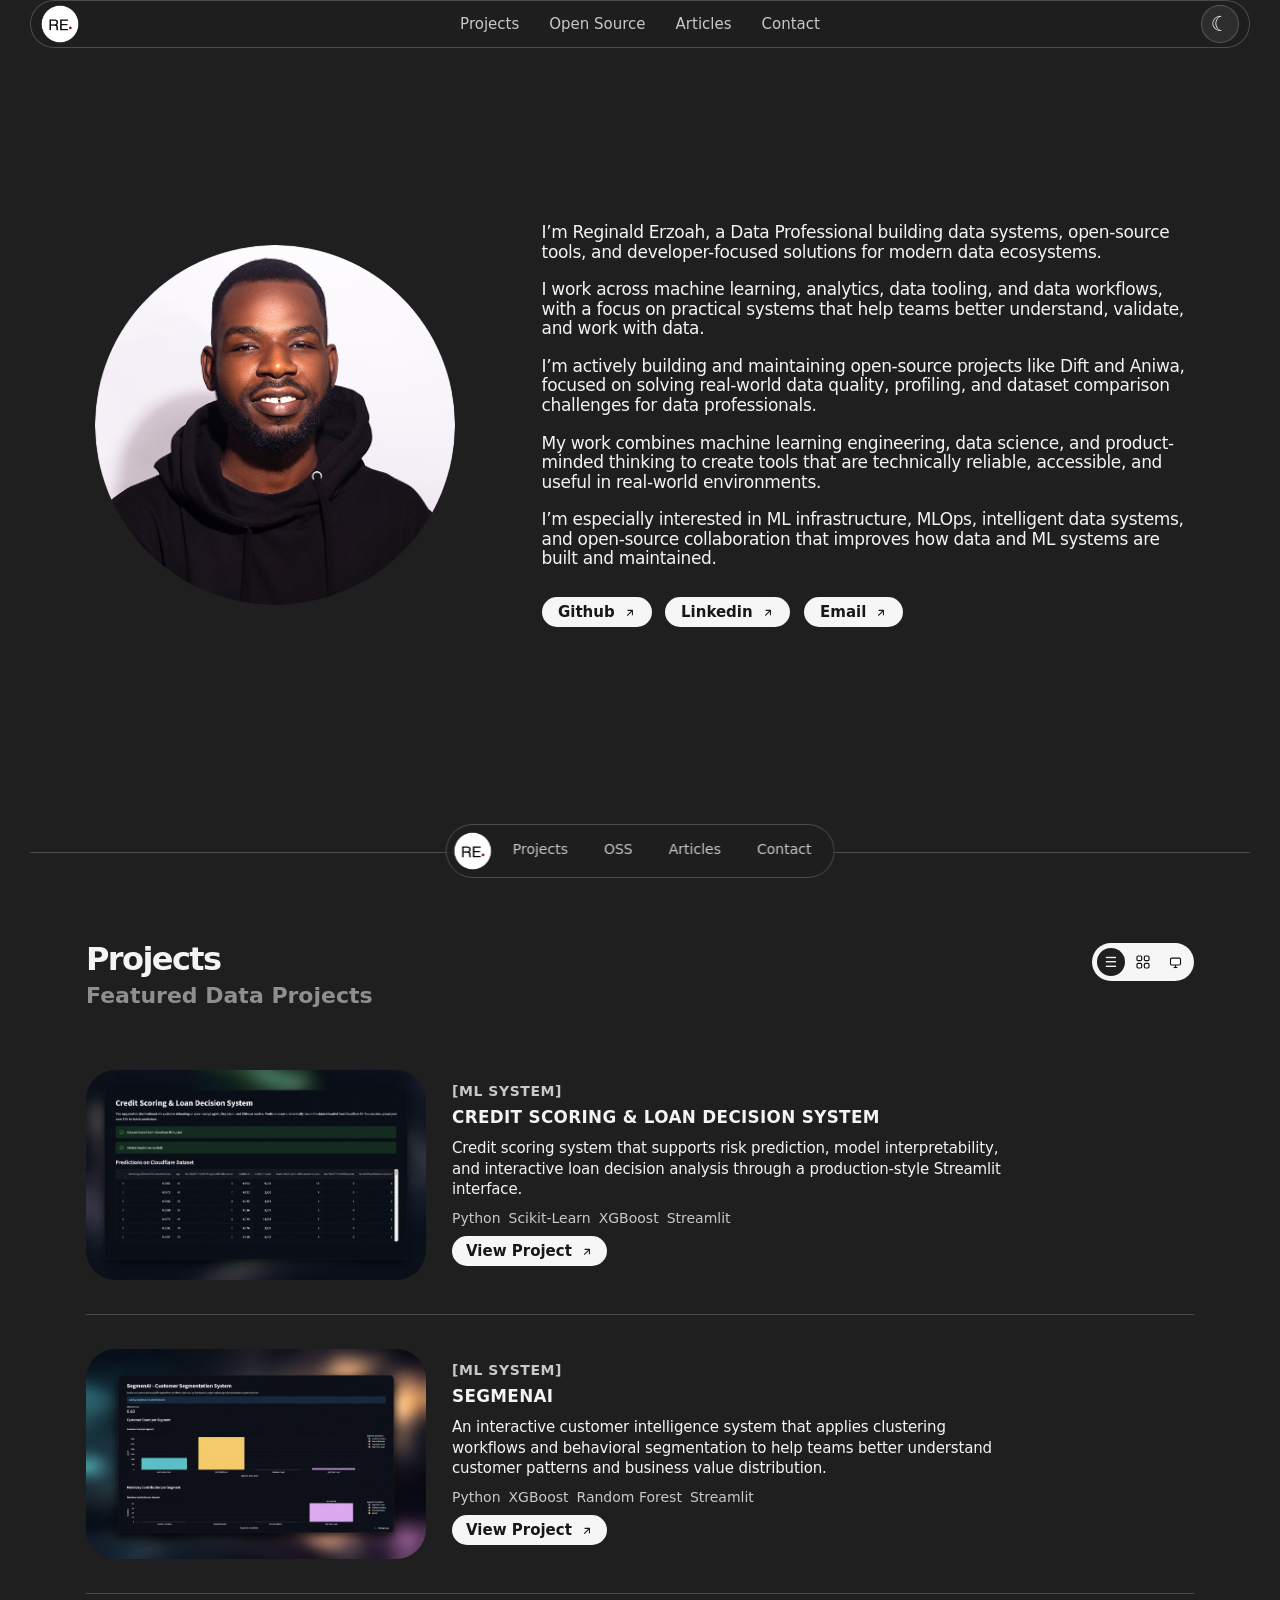
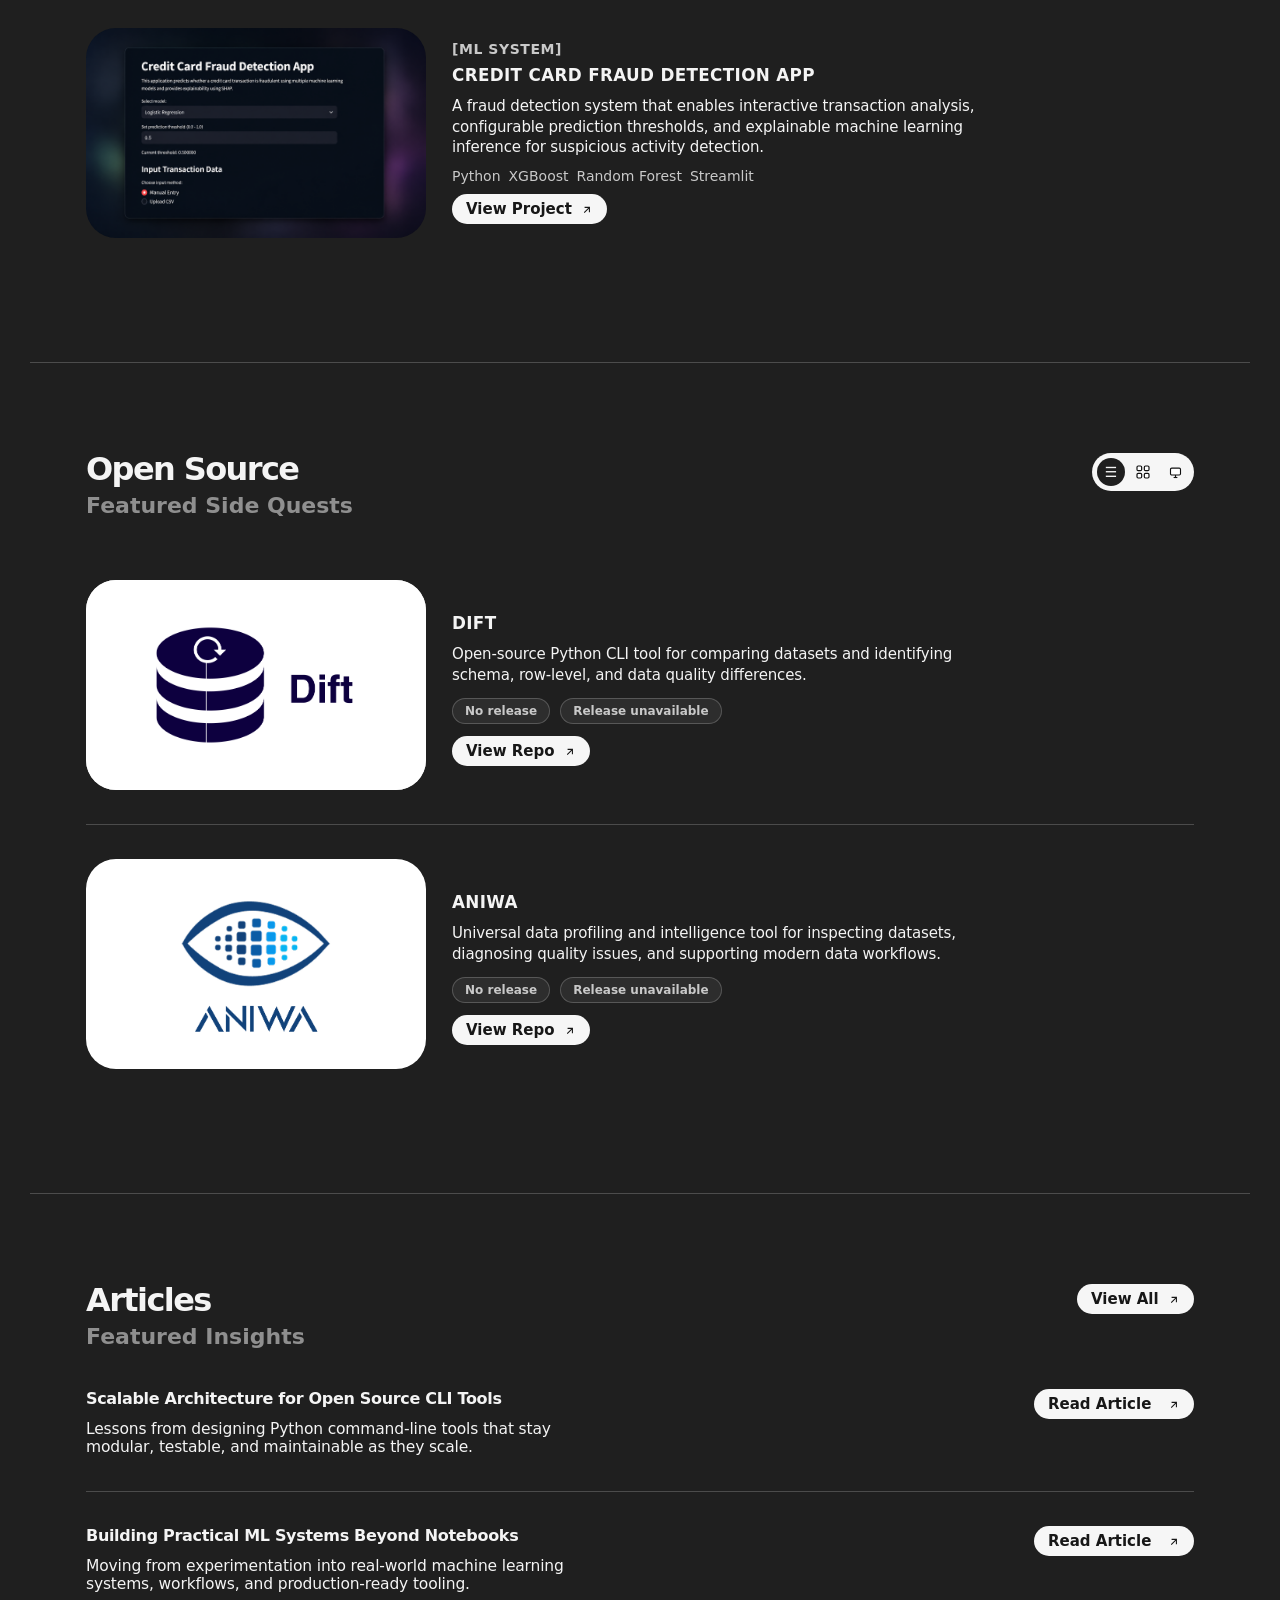
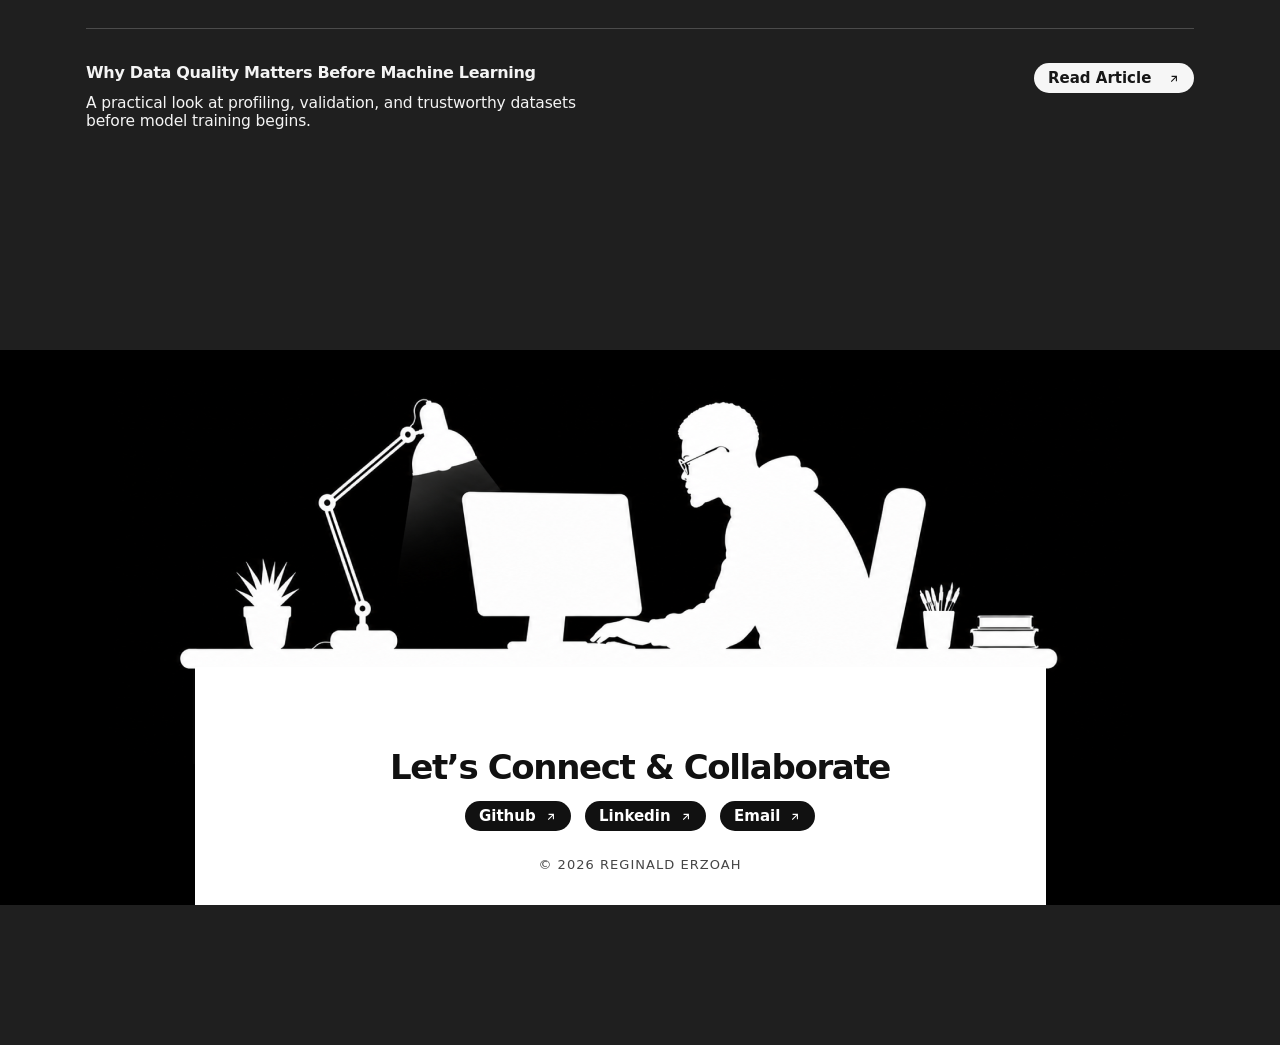
==== index.html @ e0134f85 "Update index.html" ====
<!DOCTYPE html>
<html lang="en" data-theme="dark">
<head>
  <meta charset="UTF-8" />
  <meta name="viewport" content="width=device-width, initial-scale=1.0" />

  <title>Reginald Erzoah | Data Professional</title>

  <meta
    name="description"
    content="Reginald Erzoah - Data Professional building data systems and open-source tools for modern data workflows."
  />

  <link rel="stylesheet" href="style.css" />
<link rel="icon" type="image/png" href="images/favicon.ico" />

</head>

<body class="articles-page-body">
  <header class="top-shell" id="top">
    <nav class="top-nav" aria-label="Primary navigation">
     <a class="logo" href="#top" aria-label="Reginald Erzoah homepage">
  <img src="images/favicon.png" alt="Reginald Erzoah logo" />
</a>

      <div class="nav-links">
        <a href="#projects">Projects</a>
        <a href="#open-source">Open Source</a>
        <a href="articles/index.html">Articles</a>
        <a href="#contact">Contact</a>
      </div>

      <button
        class="theme-toggle"
        id="themeToggle"
        aria-label="Toggle dark and light theme"
      >
        <span id="themeIcon">☾</span>
      </button>
    </nav>
  </header>

  <main>
    <section class="hero section-pad">
      <div class="portrait-wrap reveal">
        <img
          src="images/profile.png"
          alt="Portrait of Reginald Erzoah"
          class="portrait"
        />
      </div>

      <div class="hero-copy reveal">
        <p>
          I’m Reginald Erzoah, a Data Professional
          building data systems, open-source tools, and developer-focused solutions
          for modern data ecosystems.
        </p>

        <p>
          I work across machine learning, analytics, data tooling, and data
          workflows, with a focus on practical systems that help teams better
          understand, validate, and work with data.
        </p>

        <p>
          I’m actively building and maintaining open-source projects like Dift
          and Aniwa, focused on solving real-world data quality, profiling, and
          dataset comparison challenges for data professionals.
        </p>

        <p>
          My work combines machine learning engineering, data science, and
          product-minded thinking to create tools that are technically reliable,
          accessible, and useful in real-world environments.
        </p>

        <p>
          I’m especially interested in ML infrastructure, MLOps, intelligent data
          systems, and open-source collaboration that improves how data and ML
          systems are built and maintained.
        </p>

        <div class="social-row" aria-label="Social links">
          <a href="https://github.com/ReginaldErzoah" target="_blank" rel="noreferrer">
            Github
            <span class="arrow-icon" aria-hidden="true">
              <svg viewBox="0 0 24 24">
                <path d="M5 12h11.2l-4.6-4.6L13 6l7 7-7 7-1.4-1.4 4.6-4.6H5v-2z" />
              </svg>
            </span>
          </a>

          <a href="https://www.linkedin.com/in/reginald-erzoah" target="_blank" rel="noreferrer">
            Linkedin
            <span class="arrow-icon" aria-hidden="true">
              <svg viewBox="0 0 24 24">
                <path d="M5 12h11.2l-4.6-4.6L13 6l7 7-7 7-1.4-1.4 4.6-4.6H5v-2z" />
              </svg>
            </span>
          </a>

          <a href="mailto:reginalderzoah10@gmail.com">
            Email
            <span class="arrow-icon" aria-hidden="true">
              <svg viewBox="0 0 24 24">
                <path d="M5 12h11.2l-4.6-4.6L13 6l7 7-7 7-1.4-1.4 4.6-4.6H5v-2z" />
              </svg>
            </span>
          </a>
        </div>
      </div>
    </section>

    <section class="section-pad section-block projects-section" id="projects">
      <div class="projects-header reveal">
        <div>
          <h2>Projects</h2>
          <p>Featured Data Projects</p>
        </div>

        <div class="layout-toggle" aria-label="Change project layout">
          <button class="view-toggle-btn active" type="button" data-target="projectsLayout" data-view="list" aria-label="Show projects as list" title="List view">
            <span>☰</span>
          </button>

          <button
  class="view-toggle-btn"
  type="button"
  data-target="projectsLayout"
  data-view="grid"
  aria-label="Show projects as grid"
  title="Grid view"
>
  <span class="grid-icon" aria-hidden="true">
    <svg viewBox="0 0 24 24">
      <rect x="3" y="3" width="7" height="7" rx="1.8"></rect>
      <rect x="14" y="3" width="7" height="7" rx="1.8"></rect>
      <rect x="3" y="14" width="7" height="7" rx="1.8"></rect>
      <rect x="14" y="14" width="7" height="7" rx="1.8"></rect>
    </svg>
  </span>
</button>

          <button class="view-toggle-btn" type="button" data-target="projectsLayout" data-view="presentation" aria-label="Show projects as presentation" title="Presentation view">
            <span class="monitor-icon" aria-hidden="true">
              <svg viewBox="0 0 24 24">
                <rect x="4" y="5" width="16" height="11" rx="2" ry="2"></rect>
                <path d="M9 20h6"></path>
                <path d="M12 16v4"></path>
              </svg>
            </span>
          </button>
        </div>
      </div>

      <div class="showcase-layout list-view" id="projectsLayout">
        <article class="showcase-item reveal">
          <div class="showcase-media">
            <img src="images/credit-scoring.png" alt="Credit scoring ML system preview" />
          </div>

          <div class="showcase-content">
            <p class="showcase-category">[ML SYSTEM]</p>
            <h3>Credit Scoring & Loan Decision System</h3>

            <p>
              Credit scoring system that supports risk prediction, 
              model interpretability, and interactive loan decision analysis through a production-style Streamlit interface.
            </p>

            <div class="showcase-stack">
              <span>Python</span>
              <span>Scikit-Learn</span>
              <span>XGBoost</span>
              <span>Streamlit</span>
            </div>

            <a class="project-button" href="https://github.com/ReginaldErzoah/Credit-Scoring-Loan-Decision-System" target="_blank" rel="noreferrer">
              View Project
              <span class="arrow-icon" aria-hidden="true">
                <svg viewBox="0 0 24 24">
                  <path d="M5 12h11.2l-4.6-4.6L13 6l7 7-7 7-1.4-1.4 4.6-4.6H5v-2z" />
                </svg>
              </span>
            </a>
          </div>
        </article>

  <article class="showcase-item reveal">
          <div class="showcase-media">
            <img src="images/segmenai.png" alt="SegmenAI app preview" />
          </div>

          <div class="showcase-content">
            <p class="showcase-category">[ML SYSTEM]</p>
            <h3>SegmenAI</h3>

            <p>
              An interactive customer intelligence system that applies clustering workflows and behavioral segmentation 
              to help teams better understand customer patterns and business value distribution.
              
            </p>

            <div class="showcase-stack">
              <span>Python</span>
              <span>XGBoost</span>
              <span>Random Forest</span>
              <span>Streamlit</span>
            </div>

            <a class="project-button" href="https://github.com/ReginaldErzoah/SegmenAI" target="_blank" rel="noreferrer">
              View Project
              <span class="arrow-icon" aria-hidden="true">
                <svg viewBox="0 0 24 24">
                  <path d="M5 12h11.2l-4.6-4.6L13 6l7 7-7 7-1.4-1.4 4.6-4.6H5v-2z" />
                </svg>
              </span>
            </a>
          </div>
        </article>

        <article class="showcase-item reveal">
          <div class="showcase-media">
            <img src="images/credit-card.png" alt="Credit card fraud detection app preview" />
          </div>

          <div class="showcase-content">
            <p class="showcase-category">[ML SYSTEM]</p>
            <h3>Credit Card Fraud Detection App</h3>

            <p>
              A fraud detection system that enables interactive transaction analysis, configurable prediction thresholds, 
              and explainable machine learning inference for suspicious activity detection.
            </p>

            <div class="showcase-stack">
              <span>Python</span>
              <span>XGBoost</span>
              <span>Random Forest</span>
              <span>Streamlit</span>
            </div>

            <a class="project-button" href="https://github.com/ReginaldErzoah/Credit-Card-Fraud-Detection-App" target="_blank" rel="noreferrer">
              View Project
              <span class="arrow-icon" aria-hidden="true">
                <svg viewBox="0 0 24 24">
                  <path d="M5 12h11.2l-4.6-4.6L13 6l7 7-7 7-1.4-1.4 4.6-4.6H5v-2z" />
                </svg>
              </span>
            </a>
          </div>
        </article>

      </div>
    </section>

    <section class="section-pad section-block projects-section open-source-section" id="open-source">
      <div class="projects-header reveal">
        <div>
          <h2>Open Source</h2>
          <p>Featured Side Quests</p>
        </div>

        <div class="layout-toggle" aria-label="Change open-source layout">
          <button class="view-toggle-btn active" type="button" data-target="openSourceLayout" data-view="list" aria-label="Show open-source projects as list" title="List view">
            <span>☰</span>
          </button>

          <button class="view-toggle-btn" type="button" data-target="openSourceLayout" data-view="grid" aria-label="Show open-source projects as grid" title="Grid view">
            <span class="grid-icon" aria-hidden="true">
  <svg viewBox="0 0 24 24">
    <rect x="3" y="3" width="7" height="7" rx="1.8"></rect>
    <rect x="14" y="3" width="7" height="7" rx="1.8"></rect>
    <rect x="3" y="14" width="7" height="7" rx="1.8"></rect>
    <rect x="14" y="14" width="7" height="7" rx="1.8"></rect>
  </svg>
</span>
          </button>

          <button class="view-toggle-btn" type="button" data-target="openSourceLayout" data-view="presentation" aria-label="Show open-source projects as presentation" title="Presentation view">
            <span class="monitor-icon" aria-hidden="true">
              <svg viewBox="0 0 24 24">
                <rect x="4" y="5" width="16" height="11" rx="2" ry="2"></rect>
                <path d="M9 20h6"></path>
                <path d="M12 16v4"></path>
              </svg>
            </span>
          </button>
        </div>
      </div>

      <div class="showcase-layout list-view" id="openSourceLayout">
        <article class="showcase-item reveal">
          <div class="showcase-media">
            <img src="images/dift-icon.png" alt="Dift open-source dataset comparison tool preview" />
          </div>

          <div class="showcase-content">
            <p class="showcase-category"></p>
            <h3>Dift</h3>

            <p>
              Open-source Python CLI tool for comparing datasets and identifying
              schema, row-level, and data quality differences.
            </p>

          <div class="repo-meta" data-repo="ReginaldErzoah/Dift">
  <span class="repo-release">Version --</span>
  <span class="repo-updated">Released --</span>
</div>

            <a class="project-button" href="https://github.com/ReginaldErzoah/Dift" target="_blank" rel="noreferrer">
              View Repo
              <span class="arrow-icon" aria-hidden="true">
                <svg viewBox="0 0 24 24">
                  <path d="M5 12h11.2l-4.6-4.6L13 6l7 7-7 7-1.4-1.4 4.6-4.6H5v-2z" />
                </svg>
              </span>
            </a>
          </div>
        </article>

        <article class="showcase-item reveal">
          <div class="showcase-media">
            <img src="images/aniwa-icon.png" alt="Aniwa open-source data profiling tool preview" />
          </div>

          <div class="showcase-content">
            <p class="showcase-category"></p>
            <h3>Aniwa</h3>

            <p>
              Universal data profiling and intelligence tool for inspecting
              datasets, diagnosing quality issues, and supporting modern data
              workflows.
            </p>

            <div class="repo-meta" data-repo="ReginaldErzoah/Aniwa">
  <span class="repo-release">Version --</span>
  <span class="repo-updated">Released --</span>
</div>

            <a class="project-button" href="https://github.com/ReginaldErzoah/Aniwa" target="_blank" rel="noreferrer">
              View Repo
              <span class="arrow-icon" aria-hidden="true">
                <svg viewBox="0 0 24 24">
                  <path d="M5 12h11.2l-4.6-4.6L13 6l7 7-7 7-1.4-1.4 4.6-4.6H5v-2z" />
                </svg>
              </span>
            </a>
          </div>
        </article>
      </div>
    </section>

    <section class="section-pad section-block notes-section" id="notes">
      <div class="notes-header reveal">
        <div>
          <h2>Articles</h2>
          <p>Featured Insights</p>
        </div>

        <a class="project-button notes-view-all" href="articles/index.html">
          View All
          <span class="arrow-icon" aria-hidden="true">
            <svg viewBox="0 0 24 24">
              <path d="M5 12h11.2l-4.6-4.6L13 6l7 7-7 7-1.4-1.4 4.6-4.6H5v-2z" />
            </svg>
          </span>
        </a>
      </div>

      <div class="notes-feature-list reveal">
        <article class="featured-note">
          <div class="featured-note-copy">
            <h3>Scalable Architecture for Open Source CLI Tools</h3>
            <p>
              Lessons from designing Python command-line tools that stay modular,
              testable, and maintainable as they scale.
            </p>
          </div>

          <a class="project-button article-button" href="articles/scalable-architecture-open-source-cli-tools.html">
            <span class="button-text">Read Article</span>
            <span class="read-time">6 min read</span>
            <span class="arrow-icon" aria-hidden="true">
              <svg viewBox="0 0 24 24">
                <path d="M5 12h11.2l-4.6-4.6L13 6l7 7-7 7-1.4-1.4 4.6-4.6H5v-2z" />
              </svg>
            </span>
          </a>
        </article>

        <article class="featured-note">
          <div class="featured-note-copy">
            <h3>Building Practical ML Systems Beyond Notebooks</h3>
            <p>
              Moving from experimentation into real-world machine learning
              systems, workflows, and production-ready tooling.
            </p>
          </div>

          <a class="project-button article-button" href="articles/building-practical-ml-systems-beyond-notebooks.html">
            <span class="button-text">Read Article</span>
            <span class="read-time">8 min read</span>
            <span class="arrow-icon" aria-hidden="true">
              <svg viewBox="0 0 24 24">
                <path d="M5 12h11.2l-4.6-4.6L13 6l7 7-7 7-1.4-1.4 4.6-4.6H5v-2z" />
              </svg>
            </span>
          </a>
        </article>

        <article class="featured-note">
          <div class="featured-note-copy">
            <h3>Why Data Quality Matters Before Machine Learning</h3>
            <p>
              A practical look at profiling, validation, and trustworthy
              datasets before model training begins.
            </p>
          </div>

          <a class="project-button article-button" href="articles/why-data-quality-matters-before-machine-learning.html">
            <span class="button-text">Read Article</span>
            <span class="read-time">7 min read</span>
            <span class="arrow-icon" aria-hidden="true">
              <svg viewBox="0 0 24 24">
                <path d="M5 12h11.2l-4.6-4.6L13 6l7 7-7 7-1.4-1.4 4.6-4.6H5v-2z" />
              </svg>
            </span>
          </a>
        </article>
      </div>
    </section>

    <section class="footer-contact-section" id="contact">
  <div class="footer-visual-wrap reveal">

    <!-- DARK THEME -->
    <img
      src="images/footer-dark.png"
      alt="Developer workspace dark theme"
      class="footer-visual footer-dark-image"
    />

    <!-- LIGHT THEME -->
    <img
      src="images/footer-light.png"
      alt="Developer workspace light theme"
      class="footer-visual footer-light-image"
    />

    <!-- OVERLAY CONTENT -->
    <div class="footer-overlay-card">
      <h2>Let’s Connect & Collaborate</h2>

      <div class="footer-social-links">

  <a
    href="https://github.com/ReginaldErzoah"
    target="_blank"
    rel="noreferrer"
    class="footer-social-btn"
  >
    Github

    <span class="arrow-icon" aria-hidden="true">
      <svg viewBox="0 0 24 24">
        <path d="M5 12h11.2l-4.6-4.6L13 6l7 7-7 7-1.4-1.4 4.6-4.6H5v-2z" />
      </svg>
    </span>
  </a>

  <a
    href="https://www.linkedin.com/in/reginald-erzoah"
    target="_blank"
    rel="noreferrer"
    class="footer-social-btn"
  >
    Linkedin

    <span class="arrow-icon" aria-hidden="true">
      <svg viewBox="0 0 24 24">
        <path d="M5 12h11.2l-4.6-4.6L13 6l7 7-7 7-1.4-1.4 4.6-4.6H5v-2z" />
      </svg>
    </span>
  </a>

  <a
    href="mailto:reginalderzoah10@gmail.com"
    class="footer-social-btn"
  >
    Email

    <span class="arrow-icon" aria-hidden="true">
      <svg viewBox="0 0 24 24">
        <path d="M5 12h11.2l-4.6-4.6L13 6l7 7-7 7-1.4-1.4 4.6-4.6H5v-2z" />
      </svg>
    </span>
  </a>

</div>

      <p class="footer-copyright">
  © <span id="footerYear"></span> REGINALD ERZOAH
</p>
    </div>
  </div>
</section>
  </main>

<nav class="bottom-nav" aria-label="Sticky quick navigation">

  <a
    href="#top"
    class="bottom-top-link"
    aria-label="Back to top"
  >
    <img
      src="images/favicon.png"
      alt="RE logo"
    />
  </a>

  <a href="#projects">Projects</a>
  <a href="#open-source">OSS</a>
  <a href="articles/index.html">Articles</a>
  <a href="#contact">Contact</a>

</nav>

  <script src="script.js"></script>
</body>
</html>
---- style.css ----
/* ================================
   DESIGN TOKENS
================================ */

:root {
  --bg: #1f1f1f;
  --surface: #242424;
  --surface-2: #2d2d2d;
  --text: #f4f4f4;
  --muted: #c9c9c9;
  --soft: #8f8f8f;
  --line: rgba(255, 255, 255, 0.2);
  --button: #f6f6f6;
  --button-text: #171717;
  --swipe-blue: #2563eb;
  --project-media: #d9d9d9;
}

html[data-theme="light"] {
  --bg: #f7f7f3;
  --surface: #ffffff;
  --surface-2: #eeeeea;
  --text: #1d1d1b;
  --muted: #434343;
  --soft: #6f6f6f;
  --line: rgba(0, 0, 0, 0.16);
  --button: #1d1d1b;
  --button-text: #ffffff;
  --swipe-blue: #2563eb;
  --project-media: #d9d9d9;
}

/* ================================
   RESET / BASE
================================ */

* {
  box-sizing: border-box;
  margin: 0;
  padding: 0;
}

html {
  scroll-behavior: smooth;
}

body {
  min-height: 100vh;
  background: var(--bg);
  color: var(--text);
  font-family: Inter, ui-sans-serif, system-ui, -apple-system, BlinkMacSystemFont,
    "Segoe UI", sans-serif;
  transition: background 0.35s ease, color 0.35s ease;
}

a {
  color: inherit;
  text-decoration: none;
}

button {
  font: inherit;
}

/* ================================
   TOP NAVIGATION
================================ */

.top-shell {
  transition:
    transform 0.35s ease,
    opacity 0.35s ease;
}

.top-shell.nav-hidden {
  transform: translateY(-120%);
  opacity: 0;
  pointer-events: none;
}

.top-nav {
  max-width: 1220px;
  height: 48px;
  margin: 0 auto;
  border: 1px solid var(--line);
  border-radius: 999px;

  display: grid;
  grid-template-columns: 1fr auto 1fr;
  align-items: center;

  padding: 0 10px;

  backdrop-filter: blur(80px);
  background: color-mix(in srgb, var(--bg) 86%, transparent);

  transition:
    background 0.3s ease,
    backdrop-filter 0.3s ease,
    border-color 0.3s ease,
    box-shadow 0.3s ease;
}

.top-nav.nav-scrolled {
  background: color-mix(in srgb, var(--bg) 92%, transparent);
  backdrop-filter: blur(26px);
  border-color: var(--line);
  box-shadow: 0 18px 45px rgba(0, 0, 0, 0.18);
}

.logo {
  width: 38px;
  height: 38px;

  border-radius: 50%;

  overflow: hidden;

  display: inline-flex;
  align-items: center;
  justify-content: center;

  transition:
    transform 0.25s ease,
    opacity 0.25s ease;
}

.logo:hover {
  transform: scale(1.05);
}

.logo img {
  width: 100%;
  height: 100%;
  object-fit: cover;
  display: block;
}
.nav-links {
  display: flex;
  align-items: center;
  gap: 30px;
  color: var(--muted);
  font-size: 15px;
}

.nav-links a {
  transition: color 0.2s ease, transform 0.2s ease;
}

.nav-links a:hover {
  color: var(--text);
  transform: translateY(-1px);
}

.theme-toggle {
  justify-self: end;
  width: 38px;
  height: 38px;
  border-radius: 50%;
  border: 1px solid var(--line);
  background: var(--surface-2);
  color: var(--text);
  cursor: pointer;
  display: grid;
  place-items: center;
  font-size: 21px;
  transition: transform 0.2s ease, background 0.2s ease, color 0.2s ease;
}

.theme-toggle:hover {
  transform: rotate(12deg) scale(1.04);
  background: var(--button);
  color: var(--button-text);
}

/* ================================
   SHARED LAYOUT
================================ */

.section-pad {
  max-width: 1220px;
  margin: 0 auto;
  padding-left: 56px;
  padding-right: 56px;
}

.section-block {
  padding-top: 90px;
  padding-bottom: 90px;
  border-top: 1px solid var(--line);
}

/* ================================
   HERO SECTION
================================ */

.hero {
  min-height: calc(100vh - 96px);
  display: grid;
  grid-template-columns: 0.9fr 1.55fr;
  gap: clamp(44px, 6vw, 90px);
  align-items: center;
  padding-top: 40px;
  padding-bottom: 90px;
}

.portrait-wrap {
  display: flex;
  justify-content: center;
}

.portrait {
  width: min(360px, 100%);
  aspect-ratio: 1 / 1;
  border-radius: 50%;
  object-fit: cover;
  background: var(--surface);
  will-change: transform;
  transition: transform 0.12s linear;
}

.hero-copy {
  max-width: 720px;
}

.hero-copy p {
  font-size: clamp(15px, 1.45vw, 17px);
  line-height: 1.15;
  letter-spacing: -0.02em;
  margin-bottom: 18px;
}

/* ================================
   SVG ARROW ICON
================================ */

.arrow-icon {
  width: 13px;
  height: 13px;
  display: inline-flex;
  align-items: center;
  justify-content: center;
  flex-shrink: 0;
  transform: rotate(-45deg);
  transition:
    transform 0.38s cubic-bezier(0.76, 0, 0.24, 1),
    opacity 0.3s ease;
}

.arrow-icon svg {
  width: 100%;
  height: 100%;
  display: block;
}

.arrow-icon path {
  fill: currentColor;
}

.social-row a:hover .arrow-icon,
.project-button:hover .arrow-icon,
.note-item:hover .arrow-icon {
  transform: rotate(0deg) translateX(2px);
}

/* ================================
   SHARED SWIPE BUTTON STYLE
================================ */

.social-row a,
.project-button {
  position: relative;
  isolation: isolate;
  overflow: hidden;
  border-radius: 999px;
  background: var(--button);
  color: var(--button-text);
  display: inline-flex;
  align-items: center;
  gap: 8px;
  font-weight: 700;
  will-change: transform;
  transition:
    transform 0.22s ease,
    color 0.25s ease,
    box-shadow 0.25s ease,
    width 0.35s cubic-bezier(0.76, 0, 0.24, 1),
    padding 0.35s cubic-bezier(0.76, 0, 0.24, 1);
}

.social-row a::before,
.project-button::before {
  content: "";
  position: absolute;
  inset: -3px;
  z-index: -2;
  background: var(--swipe-blue);
  transform: translateX(-118%) skewX(-24deg);
  transform-origin: left;
  transition: transform 0.48s cubic-bezier(0.76, 0, 0.24, 1);
}

.social-row a::after,
.project-button::after {
  content: "";
  position: absolute;
  inset: -3px;
  z-index: -1;
  background: linear-gradient(
    110deg,
    transparent 0%,
    transparent 32%,
    rgba(255, 255, 255, 0.35) 45%,
    rgba(255, 255, 255, 0.16) 52%,
    transparent 66%,
    transparent 100%
  );
  transform: translateX(-135%) skewX(-24deg);
  transition: transform 0.72s cubic-bezier(0.76, 0, 0.24, 1);
}

.social-row a:hover,
.project-button:hover {
  color: #ffffff;
  box-shadow: 0 12px 30px rgba(37, 99, 235, 0.28);
}

.social-row a:hover::before,
.project-button:hover::before {
  transform: translateX(0) skewX(-24deg);
}

.social-row a:hover::after,
.project-button:hover::after {
  transform: translateX(135%) skewX(-24deg);
}

/* ================================
   SOCIAL / CONTACT BUTTONS
================================ */

.social-row {
  display: flex;
  flex-wrap: wrap;
  gap: 14px;
  margin-top: 28px;
}

.social-row a {
  height: 30px;
  padding: 0 16px;
  font-size: 15px;
}

/* ================================
   SECTION TITLES
================================ */

.section-title {
  display: flex;
  gap: 18px;
  align-items: baseline;
  margin-bottom: 28px;
}

.section-title span,
.label {
  color: var(--soft);
  font-size: 13px;
  text-transform: uppercase;
  letter-spacing: 0.12em;
  font-weight: 800;
}

.section-title h2 {
  font-size: clamp(28px, 4vw, 48px);
  letter-spacing: -0.07em;
  line-height: 1;
}

.projects-header.reveal,
.section-title.reveal,
.notes-header.reveal {
  transform: translateX(-34px);
}

.projects-header.reveal.is-visible,
.section-title.reveal.is-visible,
.notes-header.reveal.is-visible {
  transform: translateX(0);
}

/* ================================
   SHOWCASE SECTIONS
================================ */

.projects-section {
  max-width: 1220px;
}

.projects-header {
  display: flex;
  align-items: flex-start;
  justify-content: space-between;
  gap: 24px;
  margin-bottom: 28px;
}

.projects-header h2 {
  font-size: clamp(26px, 3vw, 32px);
  line-height: 1;
  letter-spacing: -0.05em;
  margin-bottom: 8px;
}

.projects-header p {
  color: var(--soft);
  font-size: clamp(18px, 2vw, 22px);
  font-weight: 600;
}

.layout-toggle {
  display: inline-flex;
  align-items: center;
  gap: 4px;
  padding: 5px;
  border-radius: 999px;
  background: var(--button);
  color: var(--button-text);
}

.view-toggle-btn {
  width: 28px;
  height: 28px;
  border: 0;
  border-radius: 50%;
  background: transparent;
  color: inherit;
  cursor: pointer;
  display: grid;
  place-items: center;
  font-size: 14px;
  transition: background 0.2s ease, color 0.2s ease, transform 0.2s ease;
}

.view-toggle-btn svg {
  width: 15px;
  height: 15px;
  display: block;
}

.view-toggle-btn svg path,
.view-toggle-btn svg rect,
.view-toggle-btn svg circle {
  stroke-width: 1.8;

  transition:
    stroke 0.25s ease,
    fill 0.25s ease;
}

/* DARK THEME */
/* white icons with black outline */

html[data-theme="dark"] .view-toggle-btn svg path,
html[data-theme="dark"] .view-toggle-btn svg rect,
html[data-theme="dark"] .view-toggle-btn svg circle {
  fill: #ffffff;
  stroke: #111111;
}

/* LIGHT THEME */
/* black icons with white outline */

html[data-theme="light"] .view-toggle-btn svg path,
html[data-theme="light"] .view-toggle-btn svg rect,
html[data-theme="light"] .view-toggle-btn svg circle {
  fill: #111111;
  stroke: #ffffff;
}

/* ACTIVE BUTTON */

.view-toggle-btn.active svg path,
.view-toggle-btn.active svg rect,
.view-toggle-btn.active svg circle {
  fill: currentColor;
  stroke: currentColor;
}

/* ================================
   GRID ICON
================================ */

.grid-icon {
  width: 16px;
  height: 16px;
  display: flex;
}

.grid-icon svg {
  width: 100%;
  height: 100%;
}

.grid-icon rect {
  stroke-width: 1.8;
}


.view-toggle-btn:hover,
.view-toggle-btn.active {
  background: var(--bg);
  color: var(--text);
}

.view-toggle-btn:hover {
  transform: scale(1.04);
}

.showcase-layout {
  transition: opacity 0.2s ease;
}

.showcase-layout.list-view {
  display: flex;
  flex-direction: column;
}

.showcase-layout.list-view .showcase-item {
  display: grid;
  grid-template-columns: 340px minmax(0, 1fr);
  gap: 26px;
  align-items: center;
  padding: 34px 0;
  border-bottom: 1px solid var(--line);
}

.showcase-layout.list-view .showcase-item:last-child {
  border-bottom: 0;
}

.showcase-layout.list-view .showcase-media {
  width: 100%;
  height: 210px;
  min-height: 210px;
  border-radius: 30px;
}

.showcase-layout.list-view .showcase-content {
  padding-left: 0;
  max-width: 560px;
}



.showcase-layout.grid-view {
  display: grid;
  grid-template-columns: repeat(2, 1fr);
  gap: 18px;
}

.showcase-layout.grid-view .showcase-item {
  display: flex;
  flex-direction: column;
  gap: 16px;
  padding: 18px;
  border: 1px solid var(--line);
  border-radius: 34px;
  background: var(--surface);
}

.showcase-layout.grid-view .showcase-media {
  width: 100%;
  min-height: 230px;
  border-radius: 26px;
}

.showcase-layout.grid-view .showcase-content {
  padding: 0 6px 6px;
  max-width: 100%;
}

.showcase-layout.presentation-view {
  display: flex;
  gap: 22px;
  overflow-x: auto;
  scroll-snap-type: x mandatory;
  padding-bottom: 16px;
}

.showcase-layout.presentation-view .showcase-item {
  min-width: min(820px, 88vw);
  display: grid;
  grid-template-columns: 1.15fr 0.85fr;
  gap: 24px;
  align-items: center;
  padding: 22px;
  border: 1px solid var(--line);
  border-radius: 38px;
  background: var(--surface);
  scroll-snap-align: center;
}

.showcase-layout.presentation-view .showcase-media {
  min-height: 360px;
  border-radius: 32px;
}

.showcase-item {
  transition:
    transform 0.25s ease,
    border-color 0.25s ease,
    background 0.25s ease,
    opacity 0.35s ease;
}

.showcase-item:hover {
  transform: translateY(-3px);
}

.showcase-media {
  overflow: hidden;
  background: var(--project-media);
}

.showcase-media img {
  width: 100%;
  height: 100%;
  min-height: inherit;
  object-fit: cover;
  display: block;
  transition: transform 0.5s cubic-bezier(0.76, 0, 0.24, 1);
}

.showcase-item:hover .showcase-media img {
  transform: scale(1.045);
}

/* ================================
   PROJECT CARD INTERACTION
================================ */

.showcase-item {
  position: relative;
  overflow: hidden;
}

.showcase-item::before {
  content: "";
  position: absolute;
  inset: 0;
  pointer-events: none;
  opacity: 0;
  background: radial-gradient(
    420px circle at var(--mouse-x, 50%) var(--mouse-y, 50%),
    rgba(255, 255, 255, 0.06),
    transparent 42%
  );
  transition: opacity 0.25s ease;
}

.showcase-item:hover::before {
  opacity: 1;
}

.showcase-media {
  position: relative;
}



/* Smooth layout switch */

.showcase-layout.is-switching {
  opacity: 0;
  transform: translateY(10px) scale(0.985);
}

.showcase-layout {
  transition:
    opacity 0.28s ease,
    transform 0.28s ease;
}

.showcase-content {
  max-width: 520px;
  display: flex;
  flex-direction: column;
  justify-content: center;
  gap: 10px;
}

.showcase-category {
  color: var(--muted);
  font-size: 14px;
  line-height: 1;
  letter-spacing: 0.04em;
  margin: 0;
  font-weight: 700;
}

.showcase-content h3 {
  margin: 0;
  font-size: 1.05rem;
  line-height: 1.18;
  letter-spacing: 0.02em;
  font-weight: 750;
  text-transform: uppercase;
  color: var(--text);
  display: block;
}

.showcase-content p:not(.showcase-category) {
  color: var(--text);
  font-size: 15px;
  line-height: 1.38;
  letter-spacing: -0.01em;
  margin: 0;
}

.showcase-stack {
  display: flex;
  flex-wrap: wrap;
  gap: 8px;
  color: var(--muted);
  font-size: 14px;
  margin: 0;
}

/* ================================
   REPOSITORY META
================================ */

.repo-meta {
  display: flex;
  flex-wrap: wrap;
  gap: 10px;

  margin-top: 2px;
  margin-bottom: 2px;
}

.repo-meta span {
  display: inline-flex;
  align-items: center;
  justify-content: center;

  min-height: 26px;

  padding: 0 12px;

  border-radius: 999px;

  background: var(--surface-2);

  color: var(--muted);

  font-size: 12px;
  font-weight: 600;
  line-height: 1;

  border: 1px solid var(--line);

  transition:
    background 0.25s ease,
    border-color 0.25s ease,
    color 0.25s ease;
}

.showcase-item:hover .repo-meta span {
  border-color: rgba(37, 99, 235, 0.16);
}

.project-button {
  min-height: 30px;
  padding: 0 14px;
  font-size: 15px;
  align-self: flex-start;
}

/* ================================
   NOTES SECTION
================================ */

.notes-section {
  max-width: 1220px;
}

.notes-header {
  display: flex;
  align-items: flex-start;
  justify-content: space-between;
  gap: 24px;
  margin-bottom: 40px;
}

.notes-header h2 {
  font-size: clamp(26px, 3vw, 32px);
  line-height: 1;
  letter-spacing: -0.05em;
  margin-bottom: 8px;
}

.notes-header p {
  color: var(--soft);
  font-size: clamp(18px, 2vw, 22px);
  font-weight: 600;
}

.notes-view-all {
  white-space: nowrap;
}

.notes-feature-list {
  display: flex;
  flex-direction: column;
}

.featured-note {
  display: grid;
  grid-template-columns: 1fr auto;
  gap: 32px;
  align-items: start;
  padding: 34px 0;
  border-bottom: 1px solid var(--line);
}

.featured-note:first-child {
  padding-top: 0;
}

.featured-note:last-child {
  border-bottom: 0;
}

.featured-note-copy {
  max-width: 520px;
}

.featured-note-copy h3 {
  font-size: 16px;
  line-height: 1.2;
  letter-spacing: -0.02em;
  margin-bottom: 12px;
}

.featured-note-copy p {
  color: var(--text);
  font-size: 15.5px;
  line-height: 1.18;
  letter-spacing: -0.01em;
}

.article-button {
  min-width: 140px;
  white-space: nowrap;
}

.article-button .read-time {
  max-width: 0;
  opacity: 0;
  overflow: hidden;
  transform: translateX(-6px);
  transition:
    max-width 0.38s cubic-bezier(0.76, 0, 0.24, 1),
    opacity 0.25s ease,
    transform 0.38s cubic-bezier(0.76, 0, 0.24, 1);
}

.article-button:hover .read-time {
  max-width: 90px;
  opacity: 1;
  transform: translateX(0);
}

.article-button:hover .button-text::after {
  content: " ·";
}

/* ================================
   CONTACT SECTION
================================ */

.contact-section {
  padding-top: 120px;
  padding-bottom: 140px;
  text-align: center;
}

.contact-section h2 {
  max-width: 760px;
  margin: 12px auto 18px;
  font-size: clamp(34px, 6vw, 76px);
  line-height: 0.95;
  letter-spacing: -0.08em;
}

.contact-section p {
  max-width: 640px;
  margin: 0 auto;
  color: var(--muted);
  line-height: 1.5;
}

.contact-links {
  justify-content: center;
}

/* ================================
   IMAGE FOOTER / CONTACT
================================ */

.footer-contact-section {
  position: relative;
  overflow: hidden;
  background: var(--bg);
  padding: 96px 0 140px;
  transition: background 0.35s ease;
}

.footer-visual-wrap {
  position: relative;
  width: 100%;
  max-width: 1500px;
  margin: 0 auto;
  overflow: hidden;
}

.footer-visual {
  width: 100%;
  display: block;
  user-select: none;
  pointer-events: none;
}

/* Theme image switching */

.footer-light-image {
  display: none;
}

html[data-theme="light"] .footer-dark-image {
  display: none;
}

html[data-theme="light"] .footer-light-image {
  display: block;
}

/* Footer text overlay.
   The footer images already contain the solid text area,
   so this layer must stay transparent. */

.footer-overlay-card {
  position: absolute;
  left: 50%;
  bottom: 5.5%;
  z-index: 5;
  width: 100%;
  max-width: 760px;
  transform: translateX(-50%);
  padding: 0;
  text-align: center;
  background: transparent;
  border: 0;
  box-shadow: none;
  backdrop-filter: none;
}

.footer-overlay-card h2 {
  margin-bottom: 16px;
  font-size: clamp(24px, 3vw, 34px);
  line-height: 1.05;
  letter-spacing: -0.04em;
  font-weight: 800;
}

/* DARK THEME */

html[data-theme="dark"] .footer-overlay-card h2 {
  color: #111111;
}

/* LIGHT THEME */

html[data-theme="light"] .footer-overlay-card h2 {
  color: #ffffff;
}

/* Footer social buttons */

.footer-social-links {
  display: flex;
  justify-content: center;
  align-items: center;
  gap: 14px;
  flex-wrap: wrap;
  margin-bottom: 24px;
}

.footer-social-btn,
.footer-social-links a {
  position: relative;
  isolation: isolate;
  overflow: hidden;

  border-radius: 999px;

  display: inline-flex;
  align-items: center;
  justify-content: center;
  gap: 8px;

  min-height: 30px;
  padding: 0 14px;

  font-size: 15px;
  font-weight: 600;

  text-decoration: none;

  will-change: transform;

  transition:
    transform 0.22s ease,
    color 0.25s ease,
    background 0.25s ease,
    border 0.25s ease,
    box-shadow 0.25s ease,
    width 0.35s cubic-bezier(0.76, 0, 0.24, 1),
    padding 0.35s cubic-bezier(0.76, 0, 0.24, 1);
}

/* DARK THEME */

html[data-theme="dark"] .footer-social-btn,
html[data-theme="dark"] .footer-social-links a {
  background: #111111;
  color: #ffffff;
}

/* LIGHT THEME */

html[data-theme="light"] .footer-social-btn,
html[data-theme="light"] .footer-social-links a {
  background: #ffffff;
  color: #111111;
  border: 1px solid rgba(0, 0, 0, 0.08);
}

.footer-social-btn::before,
.footer-social-links a::before {
  content: "";
  position: absolute;
  inset: -3px;
  z-index: -2;
  background: var(--swipe-blue);
  transform: translateX(-118%) skewX(-24deg);
  transform-origin: left;
  transition: transform 0.48s cubic-bezier(0.76, 0, 0.24, 1);
}

.footer-social-btn::after,
.footer-social-links a::after {
  content: "";
  position: absolute;
  inset: -3px;
  z-index: -1;
  background: linear-gradient(
    110deg,
    transparent 0%,
    transparent 32%,
    rgba(255, 255, 255, 0.35) 45%,
    rgba(255, 255, 255, 0.16) 52%,
    transparent 66%,
    transparent 100%
  );
  transform: translateX(-135%) skewX(-24deg);
  transition: transform 0.72s cubic-bezier(0.76, 0, 0.24, 1);
}

.footer-social-btn:hover,
.footer-social-links a:hover {
  color: #ffffff;
  box-shadow: 0 12px 30px rgba(37, 99, 235, 0.28);
}

.footer-social-btn:hover::before,
.footer-social-links a:hover::before {
  transform: translateX(0) skewX(-24deg);
}

.footer-social-btn:hover::after,
.footer-social-links a:hover::after {
  transform: translateX(135%) skewX(-24deg);
}

.footer-social-btn .arrow-icon,
.footer-social-links a .arrow-icon {
  width: 13px;
  height: 13px;
}

.footer-social-btn:hover .arrow-icon,
.footer-social-links a:hover .arrow-icon {
  transform: rotate(0deg) translateX(2px);
}

/* Copyright */

.footer-copyright {
  margin: 0;
  padding: 0;
  border: 0;

  font-size: 13px;
  line-height: 1.5;

  letter-spacing: 0.08em;

  text-transform: uppercase;

  font-weight: 400;

  font-family: inherit;
}

/* DARK THEME */

html[data-theme="dark"] .footer-copyright {
  color: rgba(17, 17, 17, 0.78);
}

/* LIGHT THEME */

html[data-theme="light"] .footer-copyright {
  color: rgba(255, 255, 255, 0.82);
}

/* ================================
   BOTTOM STICKY NAVIGATION
================================ */

.bottom-nav {
  position: fixed;
  left: 50%;
  bottom: 22px;
  transform: translateX(-50%) translateY(120px);
  z-index: 80;
  display: flex;
  gap: 6px;
  padding: 7px;
  border: 1px solid var(--line);
  border-radius: 999px;
  background: color-mix(in srgb, var(--bg) 82%, transparent);
  backdrop-filter: blur(18px);
  opacity: 0;
  pointer-events: none;
  transition: transform 0.25s ease, opacity 0.25s ease;
}

.bottom-nav.is-visible {
  transform: translateX(-50%) translateY(0);
  opacity: 1;
  pointer-events: auto;
}

.bottom-nav a {
  padding: 9px 15px;
  border-radius: 999px;
  color: var(--muted);
  font-size: 14px;
  transition: background 0.2s ease, color 0.2s ease;
}

/* Bottom logo button */

.bottom-top-link {
  width: 38px;
  height: 38px;

  min-width: 38px;
  min-height: 38px;

  padding: 0 !important;

  border-radius: 50%;

  overflow: hidden;

  display: inline-flex;
  align-items: center;
  justify-content: center;

  flex-shrink: 0;

  background: transparent !important;

  transition:
    transform 0.22s ease,
    opacity 0.22s ease;
}

.bottom-top-link:hover {
  transform: scale(1.06);
}

.bottom-top-link img {
  width: 100%;
  height: 100%;

  object-fit: cover;

  display: block;
}

.bottom-nav a:not(.bottom-top-link):hover,
.bottom-nav a:not(.bottom-top-link).active {
  background: var(--button);
  color: var(--button-text);
}

/* ================================
   ARTICLES LIST PAGE
================================ */

.articles-list-page {
  max-width: 1220px;
  margin: 0 auto;
  padding-top: 90px;
  padding-bottom: 140px;
}

.articles-home-button {
  width: fit-content;
  margin-bottom: 72px;
}

.articles-list {
  display: flex;
  flex-direction: column;
}

.articles-list-item {
  display: grid;
  grid-template-columns: 1fr auto;
  gap: 40px;
  align-items: center;
  padding: 38px 0;
  border-bottom: 1px solid var(--line);
  transition:
    transform 0.22s ease,
    border-color 0.22s ease;
}

.articles-list-item:first-child {
  padding-top: 0;
}

.articles-list-item:last-child {
  border-bottom: 0;
}

.articles-list-item:hover {
  transform: translateX(4px);
}

.articles-list-copy {
  max-width: 620px;
}

.articles-list-copy .article-card-category {
  display: inline-flex;
  margin-bottom: 14px;
  color: var(--soft);
  font-size: 14px;
  font-weight: 600;
  letter-spacing: 0.02em;
}

.articles-list-copy h2 {
  font-size: clamp(20px, 2vw, 28px);
  line-height: 1.1;
  letter-spacing: -0.04em;
  margin-bottom: 12px;
}

.articles-list-copy p {
  color: var(--text);
  font-size: 16px;
  line-height: 1.25;
  letter-spacing: -0.01em;
}

/* ================================
   ARTICLE PAGES
================================ */

.article-shell {
  max-width: 920px;
  margin: 0 auto;
  padding-top: 90px;
  padding-bottom: 140px;
}

.article-back-button {
  display: inline-flex;
  align-items: center;
  gap: 8px;
  width: fit-content;
  min-height: 38px;
  padding: 0 18px;
  margin-bottom: 56px;
  font-size: 14px;
  font-weight: 700;
}

.article-content {
  max-width: 760px;
  width: 100%;
}

.article-meta {
  display: flex;
  flex-wrap: wrap;
  align-items: center;
  gap: 10px;
  color: var(--soft);
  font-size: 14px;
  font-weight: 600;
  letter-spacing: 0.02em;
  margin-bottom: 18px;
}

.article-title {
  font-size: clamp(42px, 7vw, 72px);
  line-height: 0.95;
  letter-spacing: -0.08em;
  margin-bottom: 40px;
  max-width: 920px;
}

.article-content h2 {
  font-size: clamp(24px, 3vw, 34px);
  line-height: 1;
  letter-spacing: -0.05em;
  margin-top: 54px;
  margin-bottom: 18px;
}

.article-content p,
.article-content li {
  color: var(--muted);
  font-size: clamp(16px, 1.45vw, 18px);
  line-height: 1.85;
  margin-bottom: 22px;
}

.article-content ul {
  padding-left: 24px;
  margin-bottom: 30px;
}

.article-content li {
  margin-bottom: 10px;
}

.article-content strong {
  color: var(--text);
}

.article-content a {
  color: var(--text);
  text-decoration: underline;
  text-underline-offset: 3px;
}

.article-divider {
  width: 100%;
  height: 1px;
  background: var(--line);
  margin: 70px 0;
}

/* ================================
   SCROLL EFFECTS
================================ */

.reveal {
  opacity: 0;
  transform: translateY(26px) scale(0.985);
  filter: blur(6px);
  transition:
    opacity 0.7s cubic-bezier(0.76, 0, 0.24, 1),
    transform 0.7s cubic-bezier(0.76, 0, 0.24, 1),
    filter 0.7s cubic-bezier(0.76, 0, 0.24, 1);
}

.reveal.is-visible {
  opacity: 1;
  transform: translateY(0) scale(1);
  filter: blur(0);
}

.showcase-item.reveal {
  transition-delay: var(--delay, 0ms);
}

/* ================================
   ACCESSIBILITY
================================ */

@media (prefers-reduced-motion: reduce) {
  html {
    scroll-behavior: auto;
  }

  *,
  *::before,
  *::after {
    transition-duration: 0.01ms !important;
    animation-duration: 0.01ms !important;
  }

  .reveal {
    opacity: 1;
    transform: none;
    filter: none;
  }
}

/* ================================
   TABLET RESPONSIVE
================================ */

@media (max-width: 900px) {
  .top-shell {
    padding: 20px 16px 0;
  }

  .top-nav {
    grid-template-columns: auto 1fr auto;
    height: auto;
    min-height: 52px;
    padding: 6px;
  }

  .nav-links {
    justify-content: center;
    gap: 16px;
    font-size: 13px;
  }

  .section-pad {
    padding-left: 22px;
    padding-right: 22px;
  }

  .hero {
    min-height: auto;
    grid-template-columns: 1fr;
    gap: 34px;
    padding-top: 64px;
  }

  .portrait {
    width: min(280px, 78vw);
  }

  .hero-copy {
    max-width: 100%;
  }

  .hero-copy p {
    font-size: 16px;
    line-height: 1.3;
  }

  .showcase-layout.grid-view {
    grid-template-columns: 1fr;
  }

  .showcase-layout.list-view .showcase-item,
  .showcase-layout.presentation-view .showcase-item {
    grid-template-columns: 1fr;
  }

  .showcase-layout.list-view .showcase-media,
  .showcase-layout.presentation-view .showcase-media {
    height: 240px;
    min-height: 240px;
  }

  .showcase-content {
    max-width: 100%;
  }

  .featured-note {
    grid-template-columns: 1fr;
    gap: 18px;
  }

  .article-button {
    width: fit-content;
  }

  .articles-list-item {
    grid-template-columns: 1fr;
    gap: 22px;
  }

  .article-title {
    line-height: 1;
  }

  .article-back-button {
    margin-bottom: 42px;
  }

  .article-content h2 {
    margin-top: 42px;
  }

  .footer-contact-section {
    padding: 76px 0 120px;
  }

  .footer-visual-wrap {
    max-width: 1220px;
  }

  .footer-overlay-card {
    bottom: 5%;
    width: min(680px, calc(100% - 44px));
  }

  .footer-overlay-card h2 {
    font-size: clamp(22px, 4vw, 30px);
  }
}

/* ================================
   MOBILE RESPONSIVE
================================ */

@media (max-width: 560px) {
  .nav-links {
    display: none;
  }

  .top-nav {
    grid-template-columns: 1fr auto;
  }

  .theme-toggle {
    grid-column: 2;
  }

  .hero {
    padding-top: 46px;
    padding-bottom: 70px;
  }

  .social-row {
    gap: 10px;
  }

  .social-row a {
    height: 34px;
    padding: 0 14px;
    font-size: 14px;
  }

  .projects-header,
  .notes-header {
    align-items: flex-start;
  }

  .layout-toggle {
    flex-shrink: 0;
  }

  .showcase-layout.list-view .showcase-media,
  .showcase-layout.grid-view .showcase-media,
  .showcase-layout.presentation-view .showcase-media {
    min-height: 190px;
    border-radius: 24px;
  }

  .showcase-layout.list-view .showcase-item,
  .showcase-layout.grid-view .showcase-item,
  .showcase-layout.presentation-view .showcase-item {
    padding: 22px 0;
  }

  .showcase-layout.grid-view .showcase-item,
  .showcase-layout.presentation-view .showcase-item {
    padding: 16px;
  }

  .showcase-content p:not(.showcase-category) {
    font-size: 15px;
    line-height: 1.38;
  }

  .showcase-stack {
    gap: 8px;
    font-size: 14px;
  }

  .project-button {
    min-height: 34px;
  }

  .notes-header {
    flex-direction: column;
  }

  .featured-note {
    padding: 28px 0;
  }

  .featured-note-copy p {
    line-height: 1.3;
  }

  .articles-list-page {
    padding-top: 70px;
    padding-bottom: 90px;
  }

  .articles-home-button {
    margin-bottom: 44px;
  }

  .articles-list-item {
    padding: 28px 0;
  }

  .articles-list-copy h2 {
    line-height: 1.05;
  }

  .articles-list-copy p {
    font-size: 15px;
    line-height: 1.45;
  }

  .article-shell {
    padding-top: 42px;
    padding-bottom: 100px;
  }

  .article-back-button {
    margin-bottom: 36px;
  }

  .article-meta {
    gap: 6px;
  }

  .article-title {
    line-height: 1;
  }

  .article-content p,
  .article-content li {
    line-height: 1.75;
  }

  .article-content h2 {
    line-height: 1.08;
  }

  .footer-contact-section {
    padding: 56px 0 110px;
  }

  .footer-visual-wrap {
    max-width: none;
  }

  .footer-visual {
    width: 150%;
    max-width: none;
    margin-left: -25%;
  }

  .footer-overlay-card {
    bottom: 6%;
    width: calc(100% - 42px);
    max-width: 520px;
  }

  .footer-overlay-card h2 {
    font-size: 21px;
    margin-bottom: 10px;
  }

  .footer-social-links {
    gap: 9px;
    flex-wrap: wrap;
    margin-bottom: 16px;
  }

  .footer-social-btn,
  .footer-social-links a {
    min-height: 34px;
    padding: 0 12px;
    font-size: 12px;
  }

  .footer-copyright {
    font-size: 10px;
    letter-spacing: 0.08em;
  }

  .bottom-nav {
    width: calc(100% - 24px);
    justify-content: space-between;
    bottom: 12px;
  }

  .bottom-nav a {
    padding: 9px 11px;
    font-size: 13px;
  }
}

/* ================================
   FIX ARTICLE PAGES VISIBILITY
================================ */

.article-content.reveal,
.articles-list.reveal {
  opacity: 1;
  transform: none;
  filter: none;
}

.articles-page-body .bottom-nav {
  transform: translateX(-50%) translateY(0);
  opacity: 1;
  pointer-events: auto;
}

.footer-contact-section .footer-overlay-card h2 {
  font-family: Inter, ui-sans-serif, system-ui, sans-serif !important;
  font-weight: 700 !important;
}
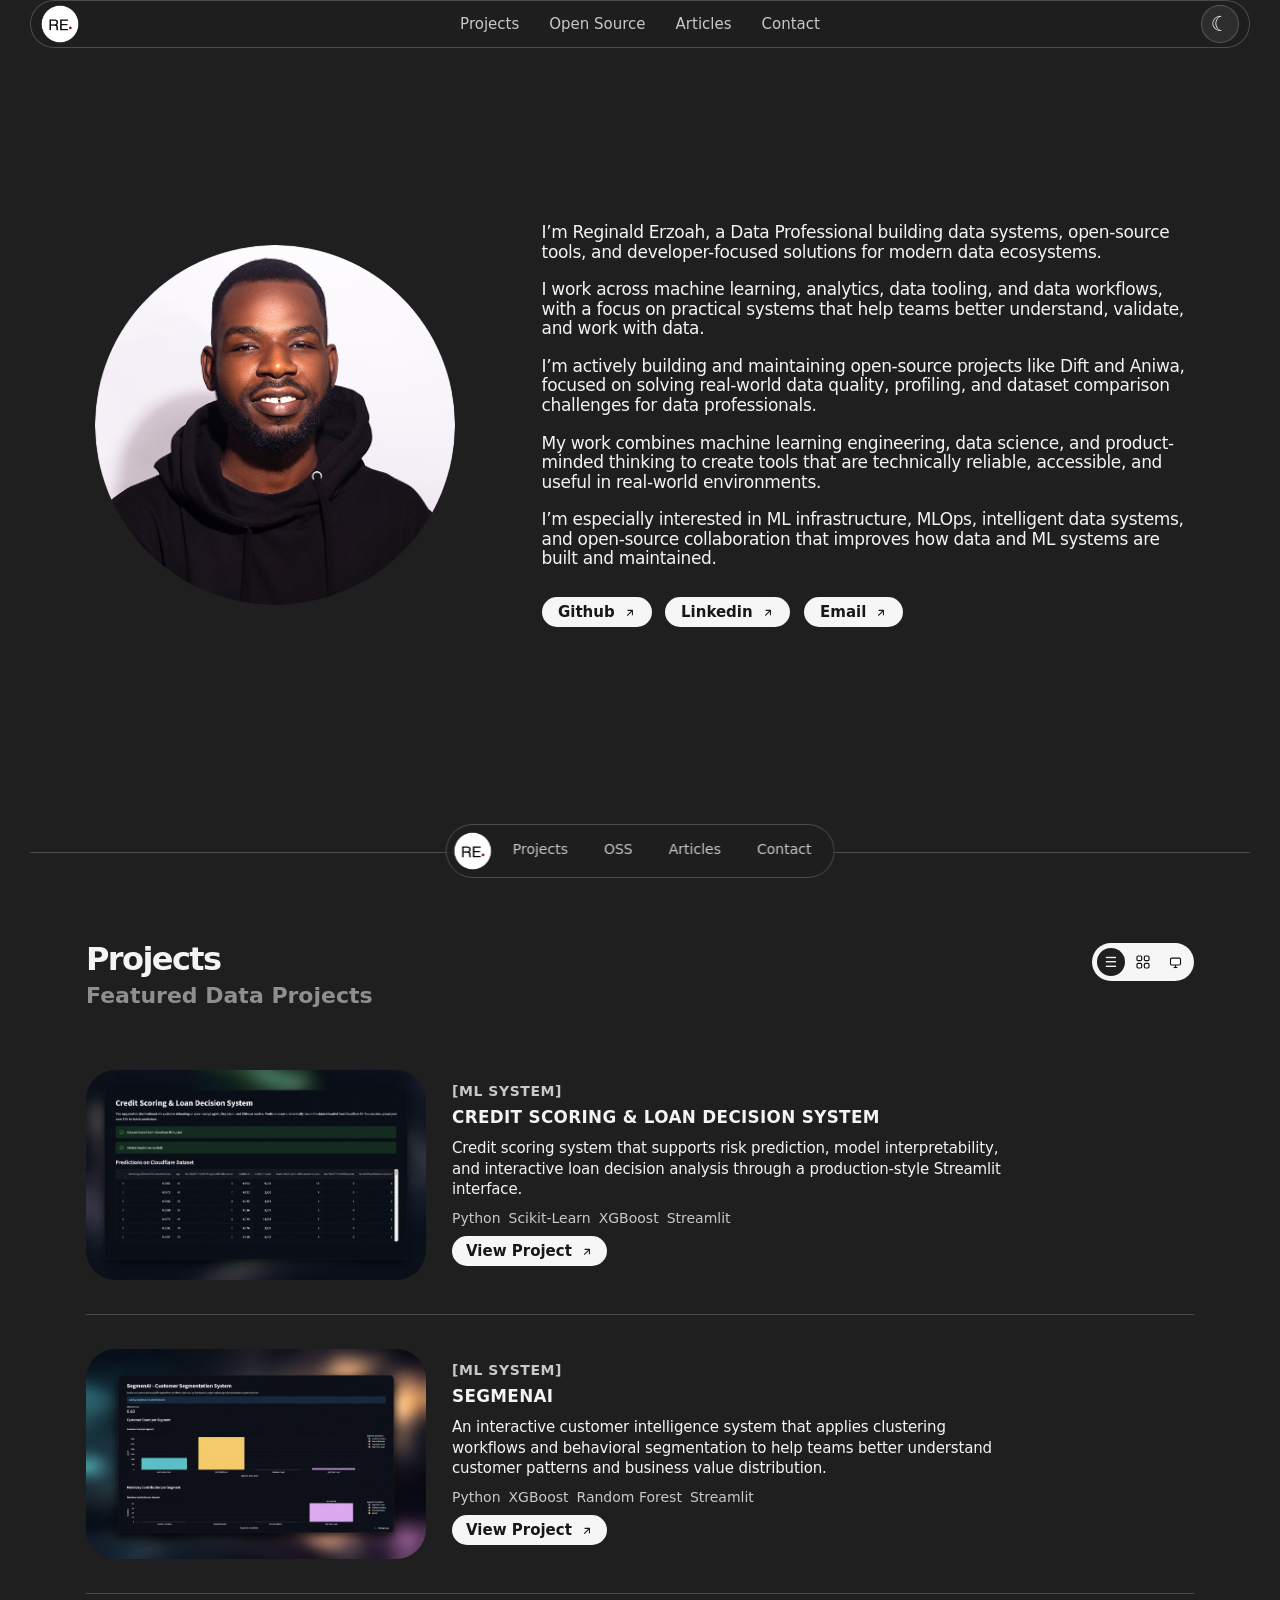
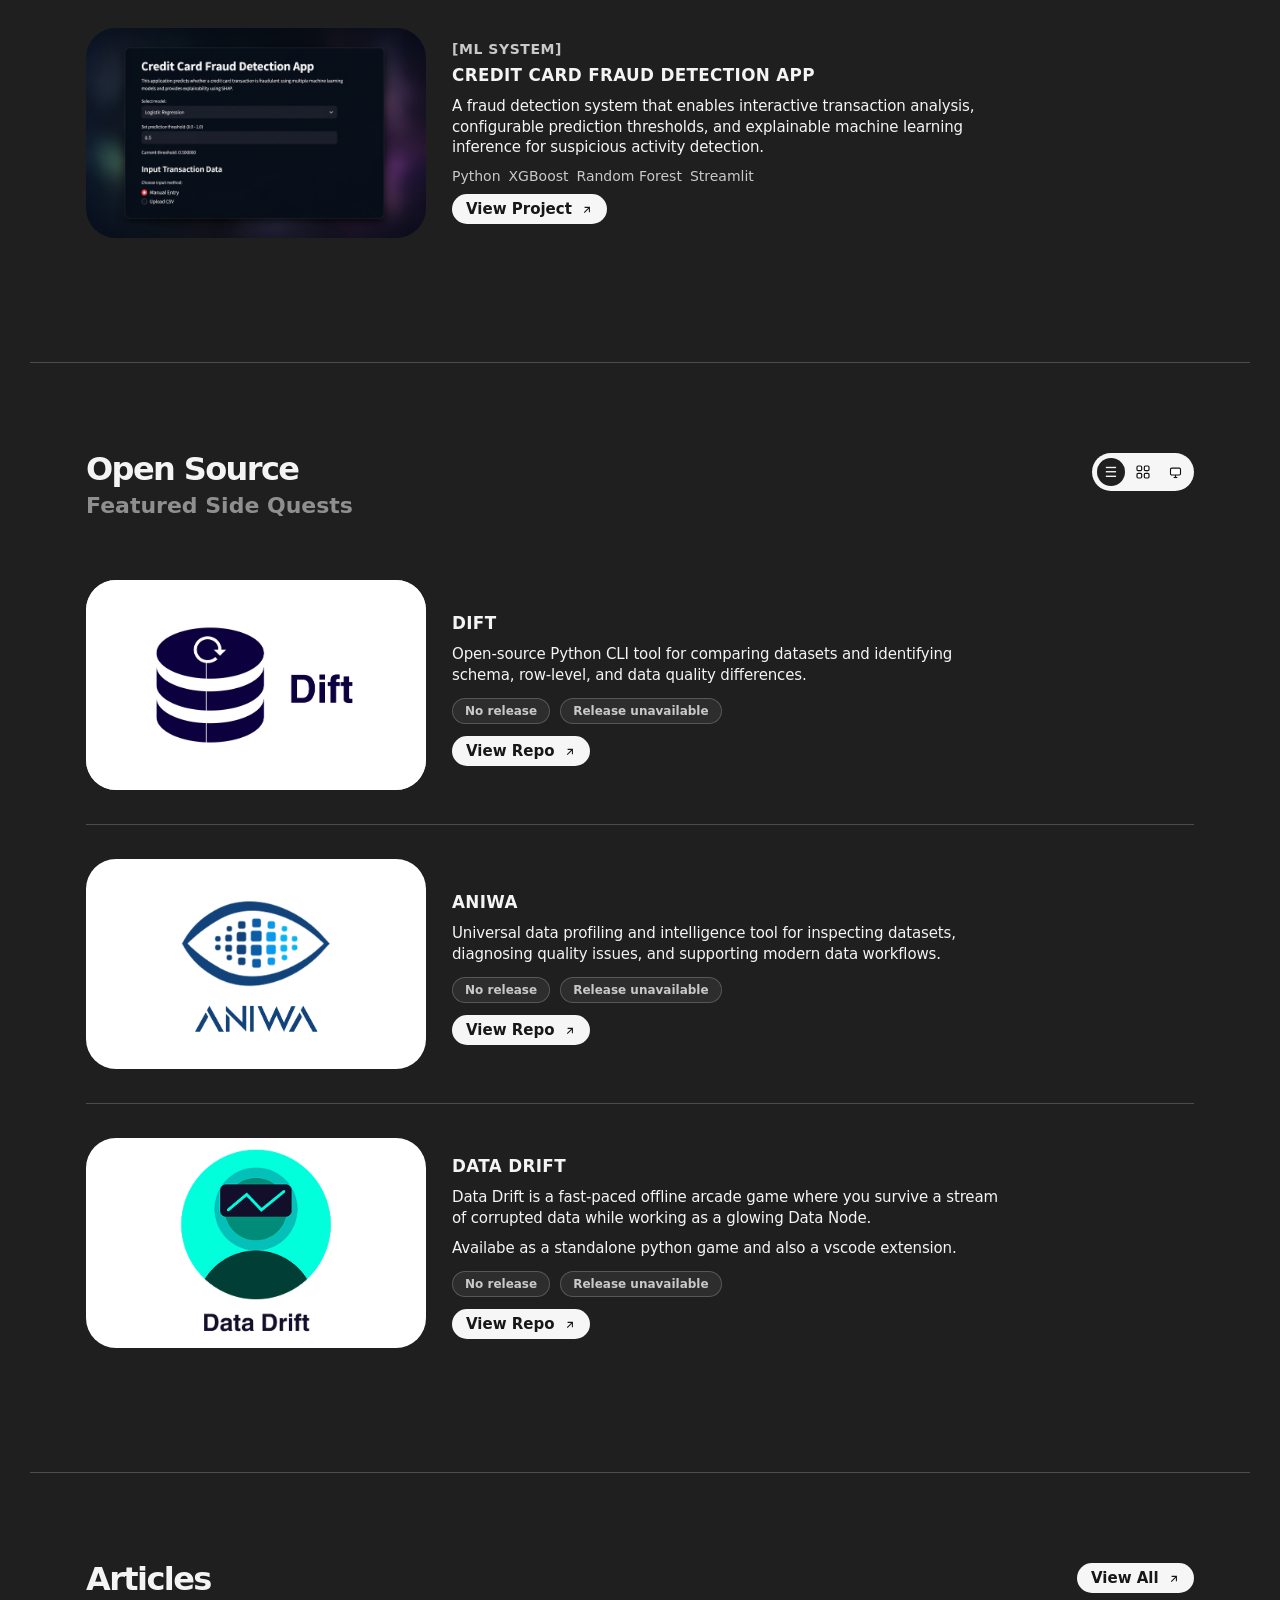
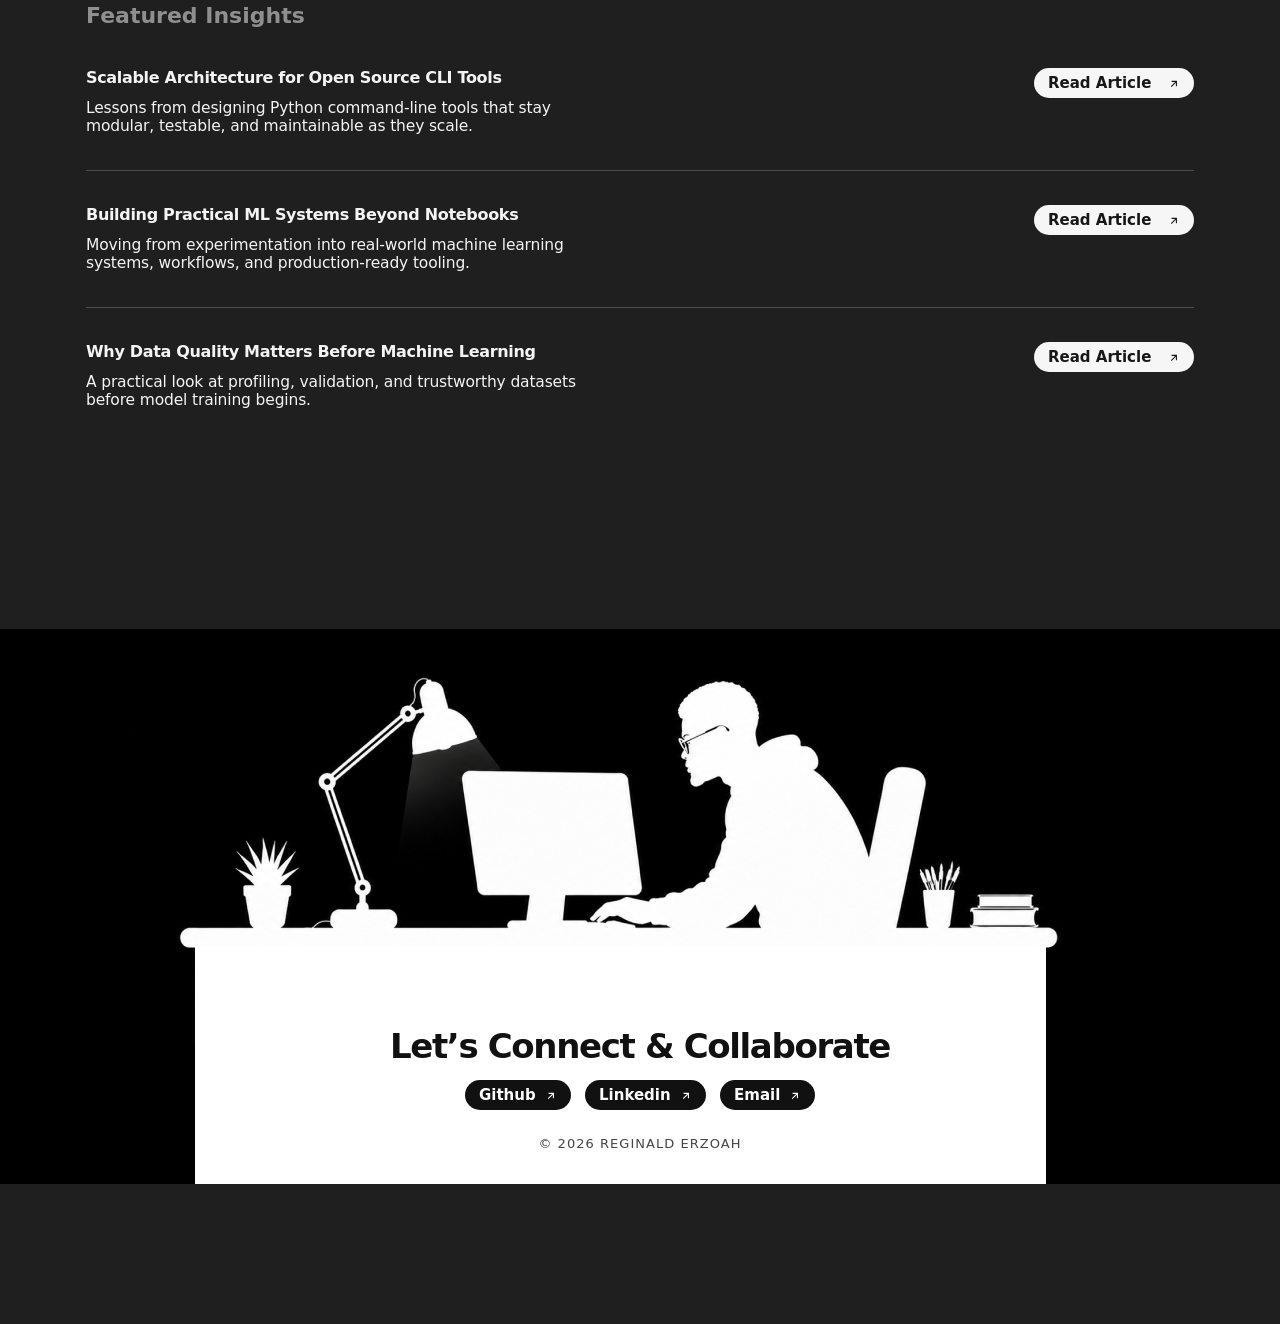
==== commit 893e979f: "Update index.html" ====
--- a/index.html
+++ b/index.html
@@ -351,6 +351,36 @@
             </a>
           </div>
         </article>
+
+        <article class="showcase-item reveal">
+          <div class="showcase-media">
+            <img src="images/datadrift-icon.png" alt="Data Drift open source offline arcade game preview" />
+          </div>
+
+          <div class="showcase-content">
+            <p class="showcase-category"></p>
+            <h3>Data Drift</h3>
+
+            <p>
+              Data Drift is a fast-paced offline arcade game where you survive a stream of corrupted data while working as a glowing Data Node. </p>
+            <p> Availabe as a standalone python game and also a vscode extension. </p>
+  
+
+            <div class="repo-meta" data-repo="ReginaldErzoah/data-drift">
+  <span class="repo-release">Version --</span>
+  <span class="repo-updated">Released --</span>
+</div>
+
+            <a class="project-button" href="https://github.com/ReginaldErzoah/data-drift" target="_blank" rel="noreferrer">
+              View Repo
+              <span class="arrow-icon" aria-hidden="true">
+                <svg viewBox="0 0 24 24">
+                  <path d="M5 12h11.2l-4.6-4.6L13 6l7 7-7 7-1.4-1.4 4.6-4.6H5v-2z" />
+                </svg>
+              </span>
+            </a>
+          </div>
+        </article>
       </div>
     </section>
 
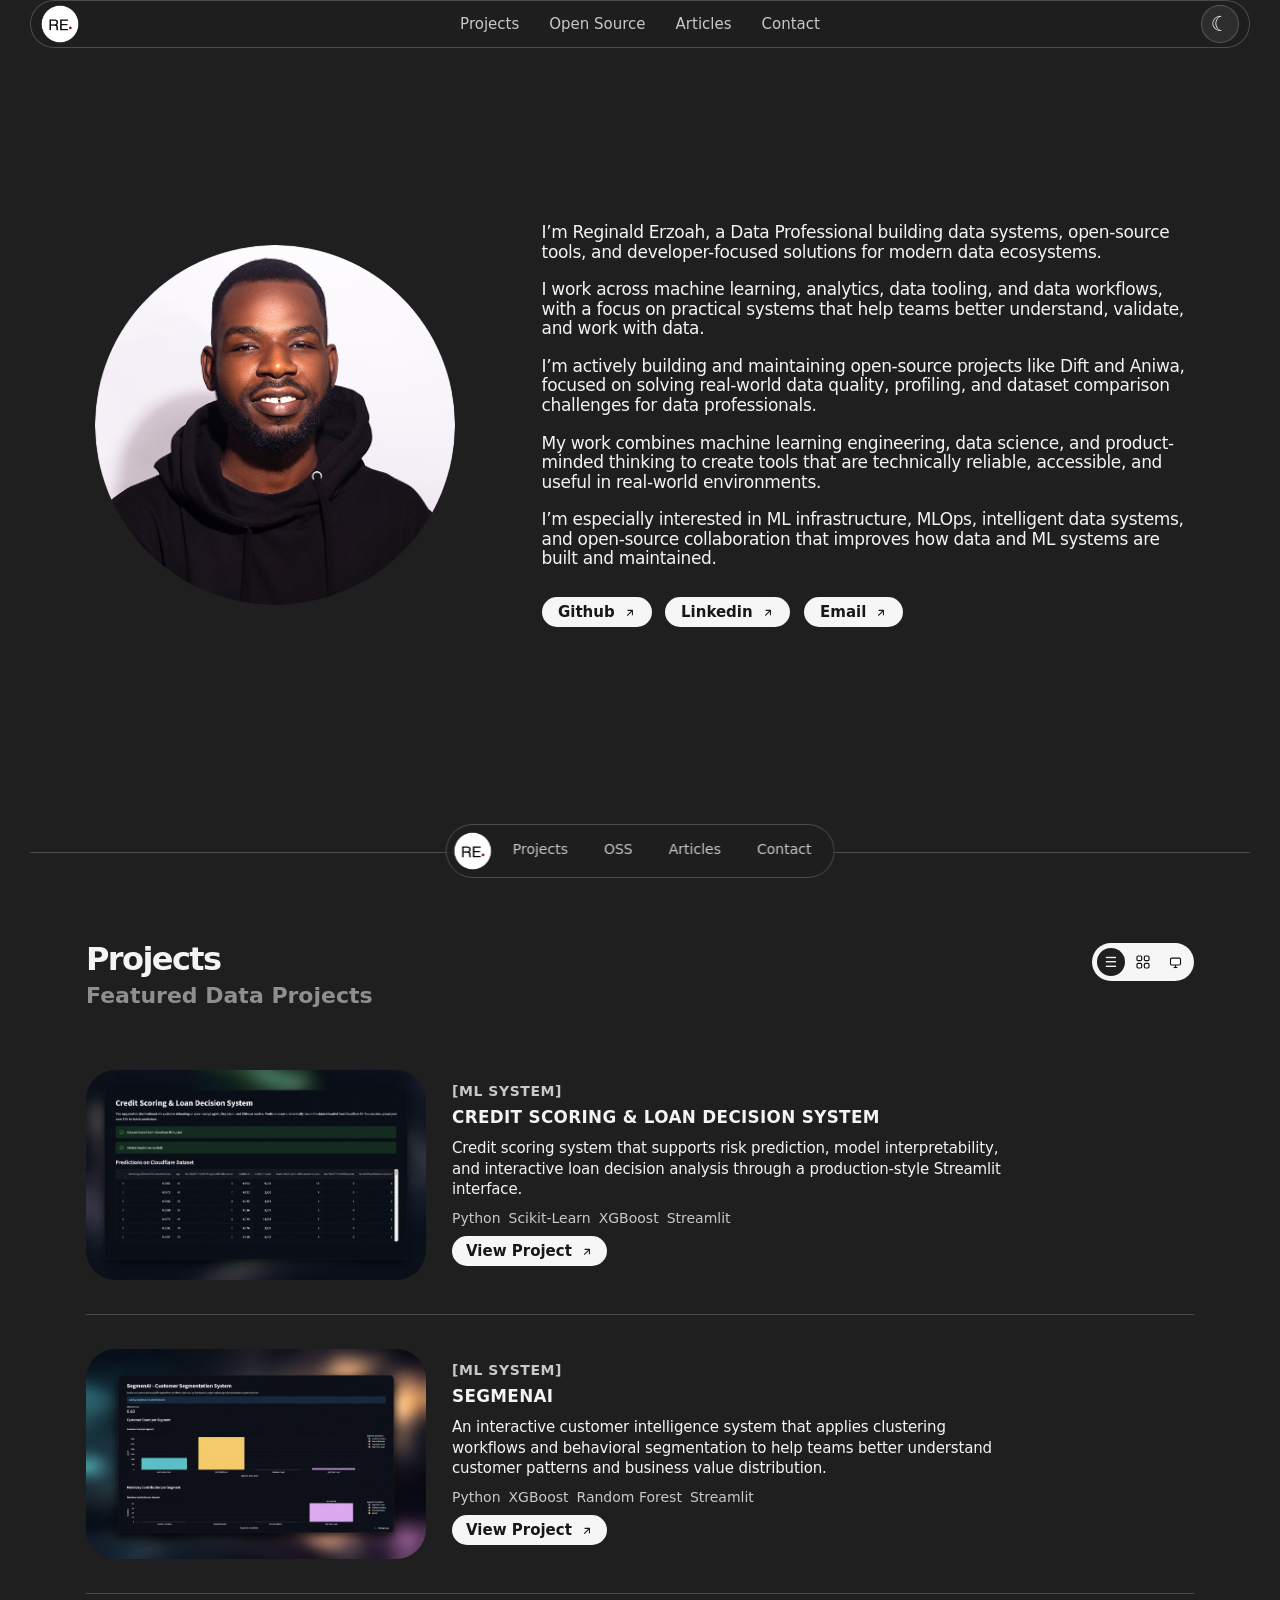
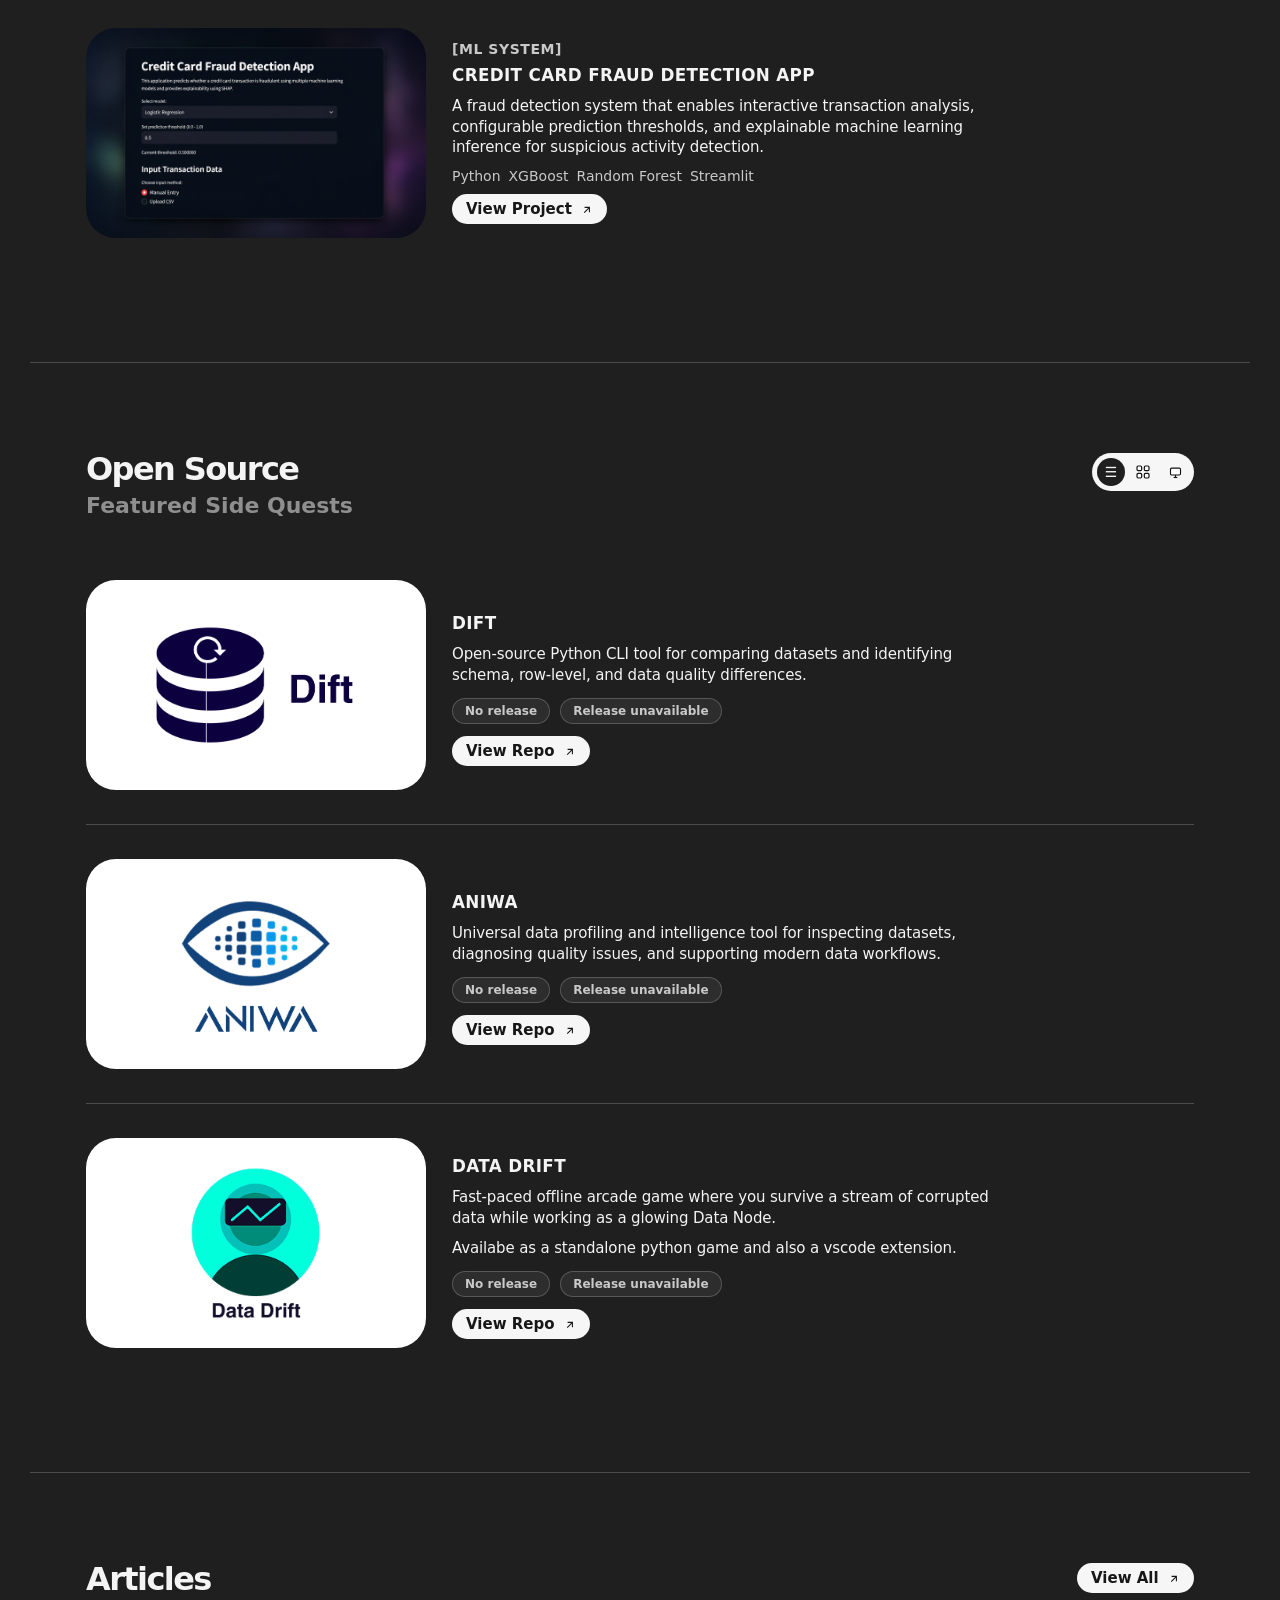
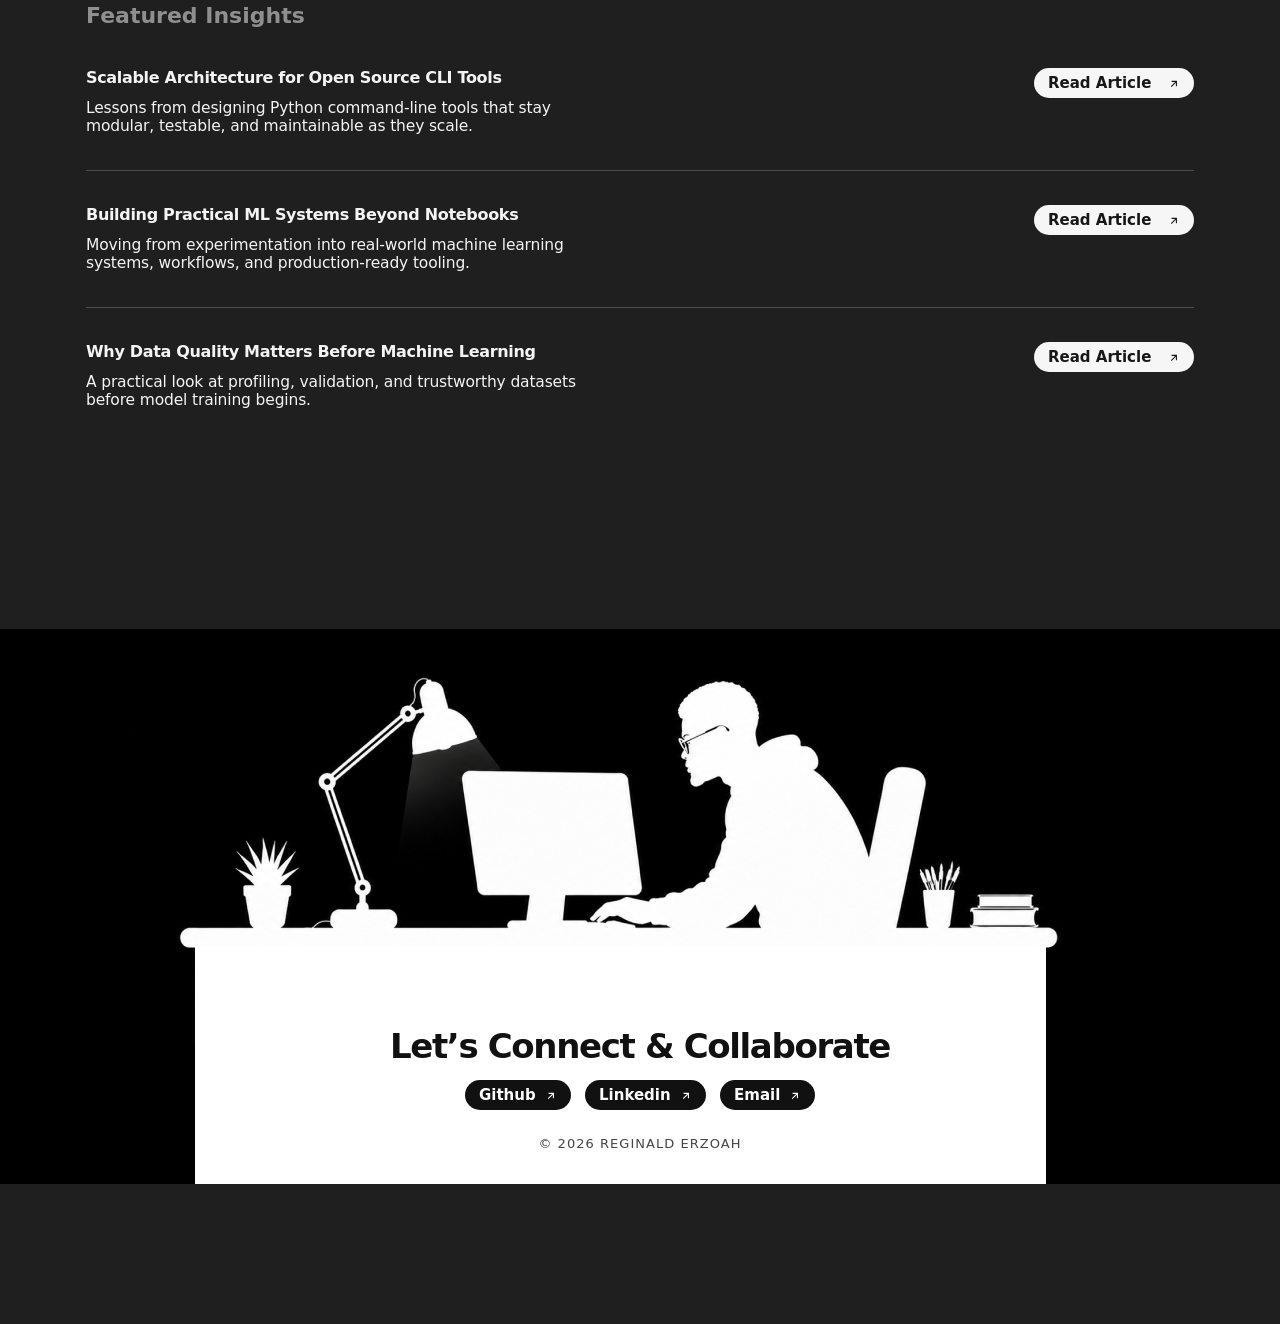
==== commit b4fedc22: "Update index.html" ====
--- a/index.html
+++ b/index.html
@@ -362,7 +362,7 @@
             <h3>Data Drift</h3>
 
             <p>
-              Data Drift is a fast-paced offline arcade game where you survive a stream of corrupted data while working as a glowing Data Node. </p>
+              Fast-paced offline arcade game where you survive a stream of corrupted data while working as a glowing Data Node. </p>
             <p> Availabe as a standalone python game and also a vscode extension. </p>
   
 
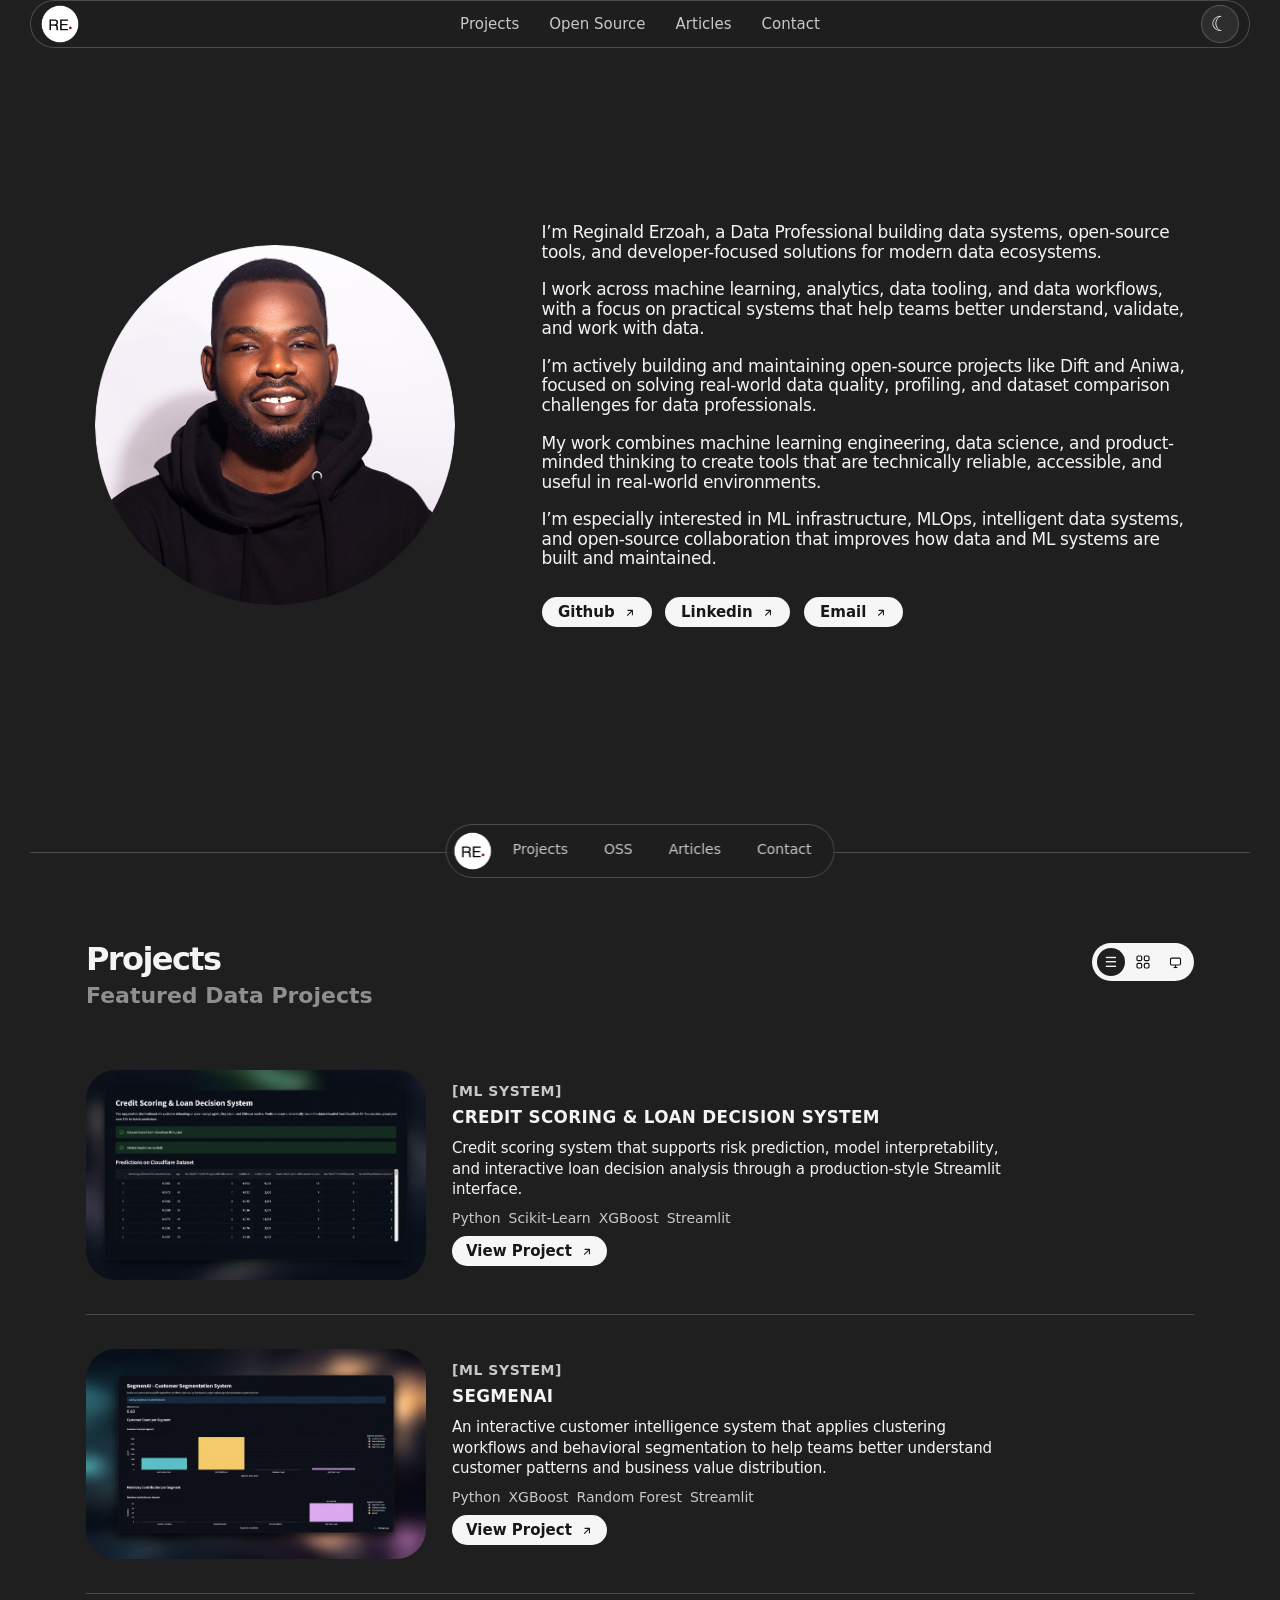
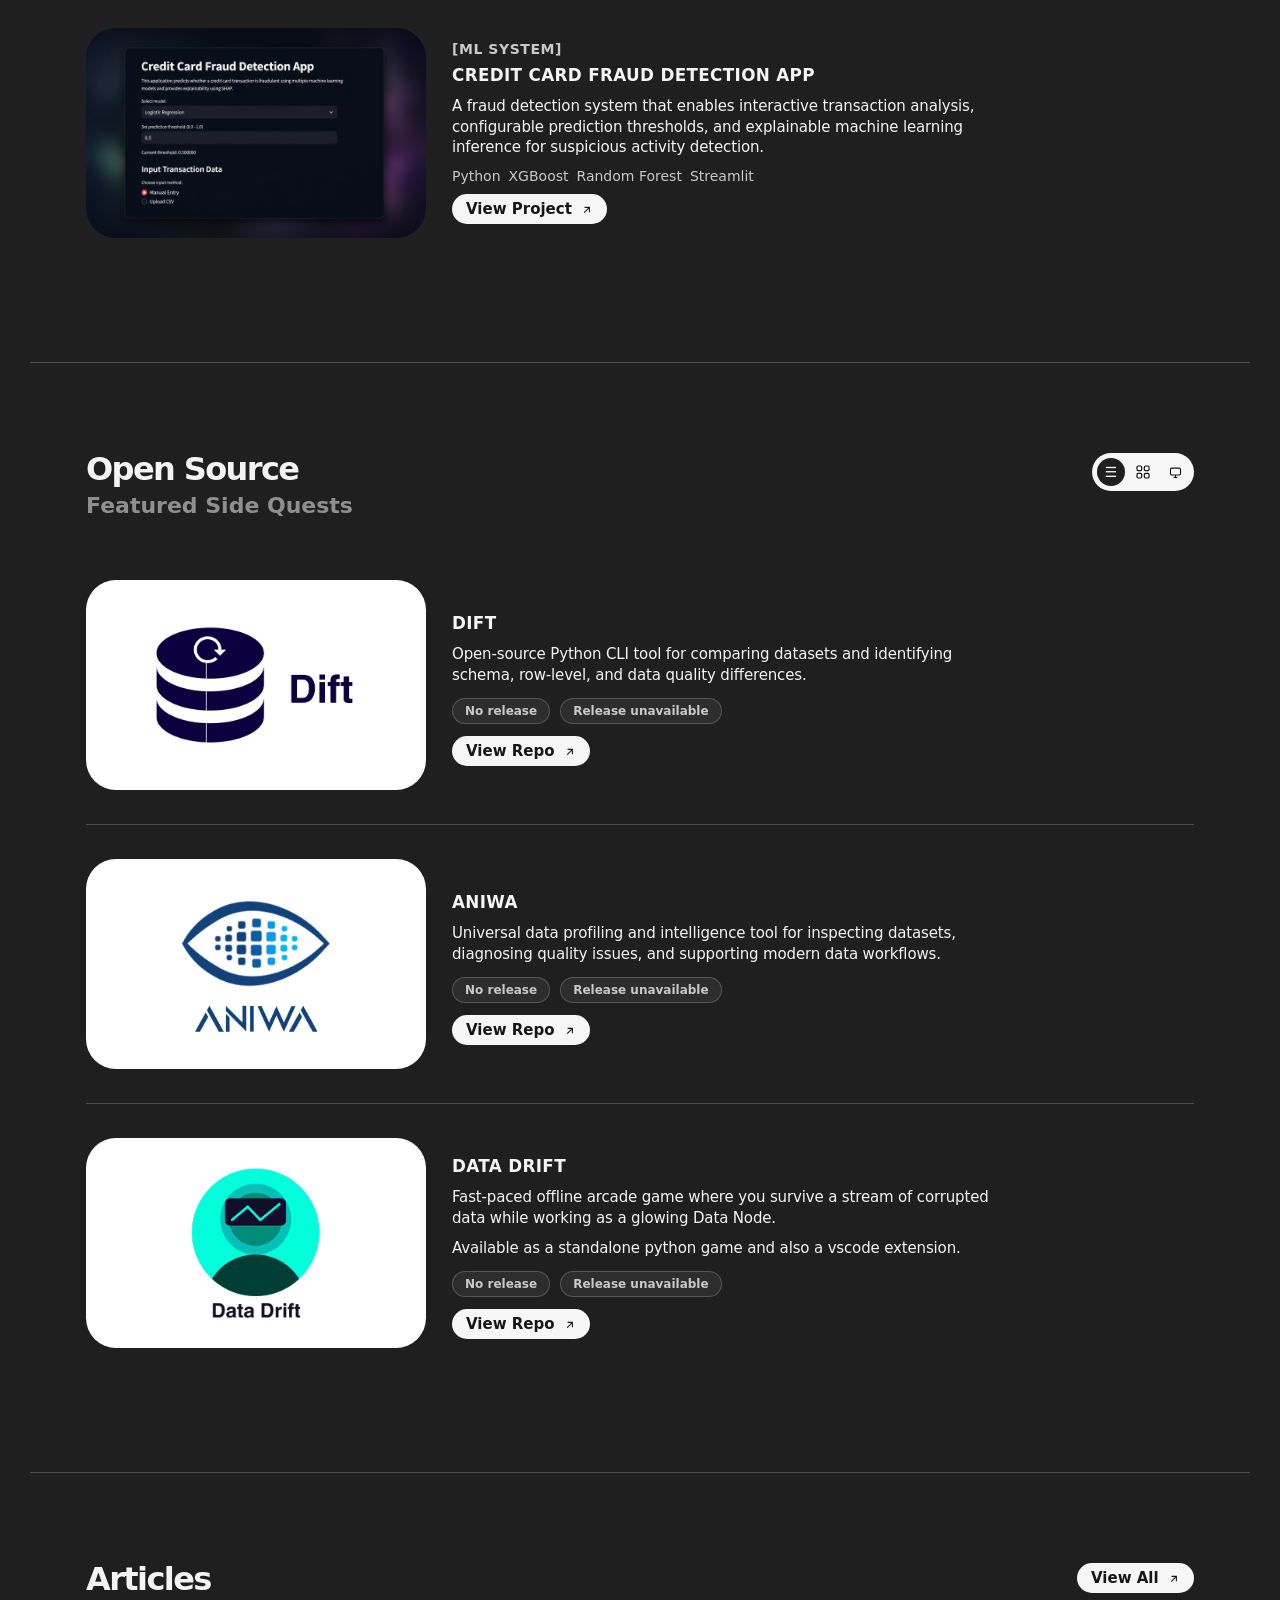
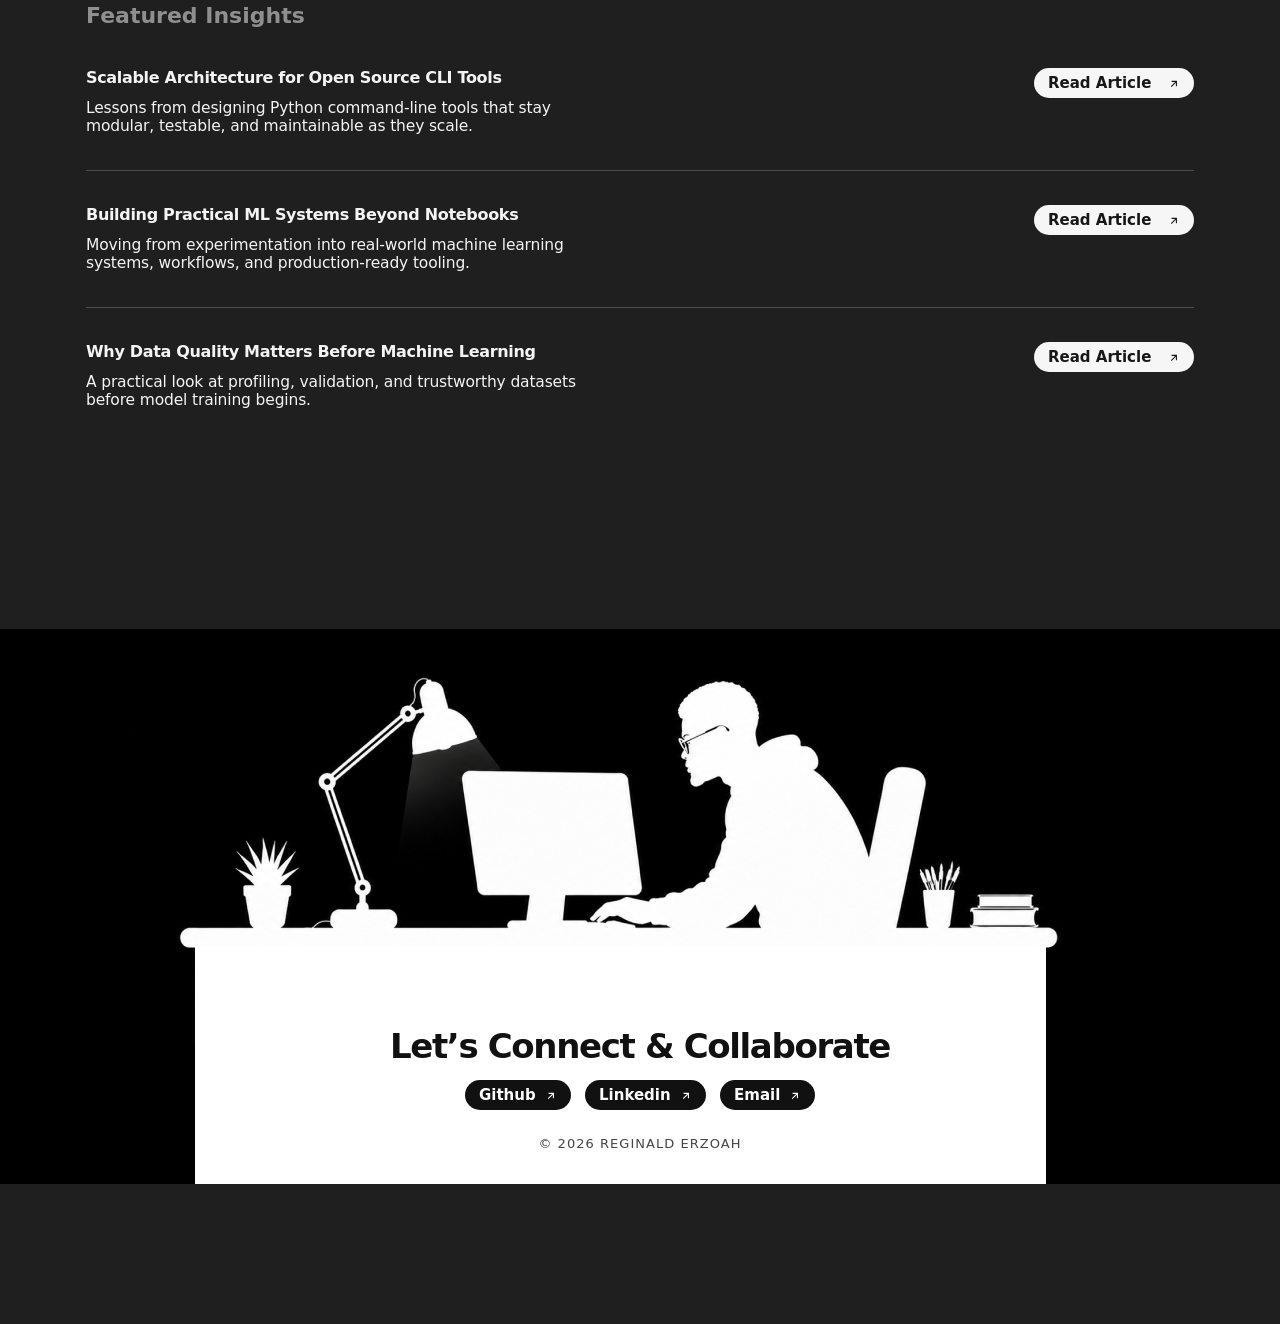
==== commit f14f6bac: "Update index.html" ====
--- a/index.html
+++ b/index.html
@@ -363,7 +363,7 @@
 
             <p>
               Fast-paced offline arcade game where you survive a stream of corrupted data while working as a glowing Data Node. </p>
-            <p> Availabe as a standalone python game and also a vscode extension. </p>
+            <p> Available as a standalone python game and also a vscode extension. </p>
   
 
             <div class="repo-meta" data-repo="ReginaldErzoah/data-drift">
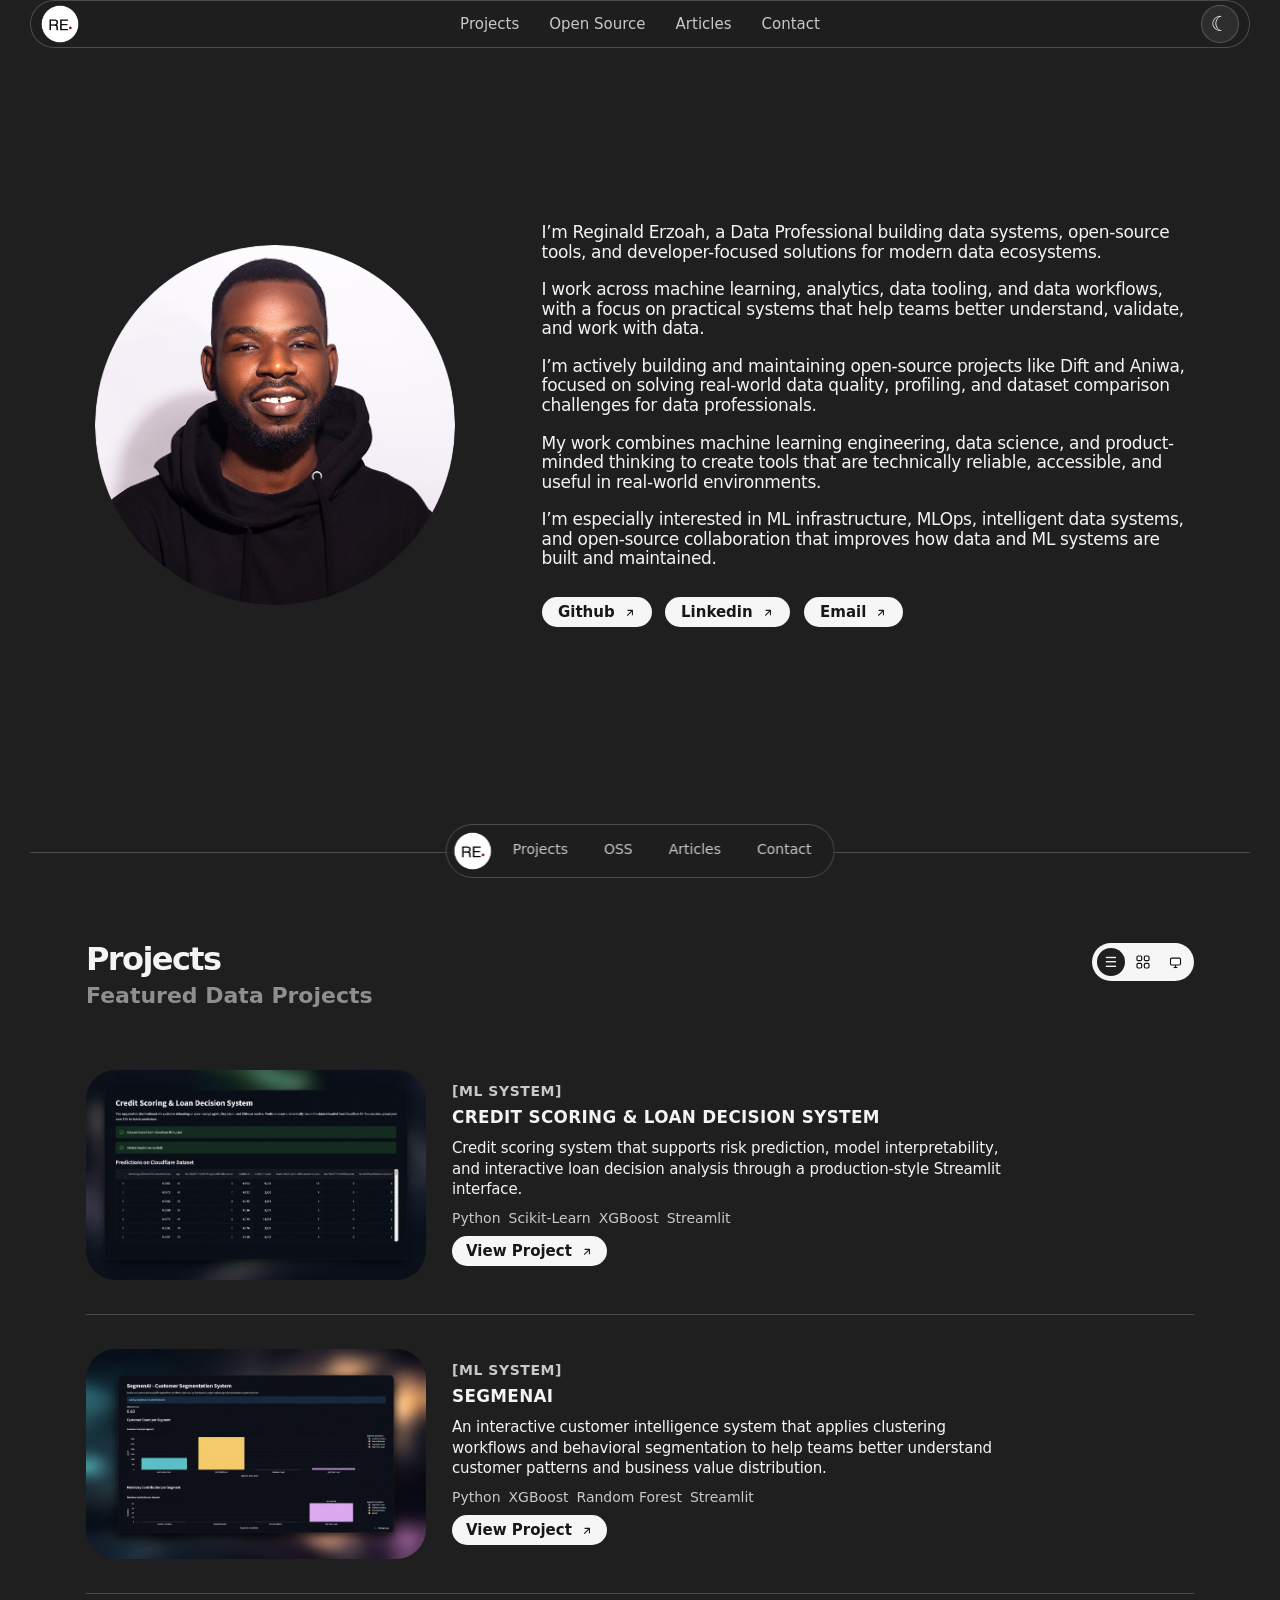
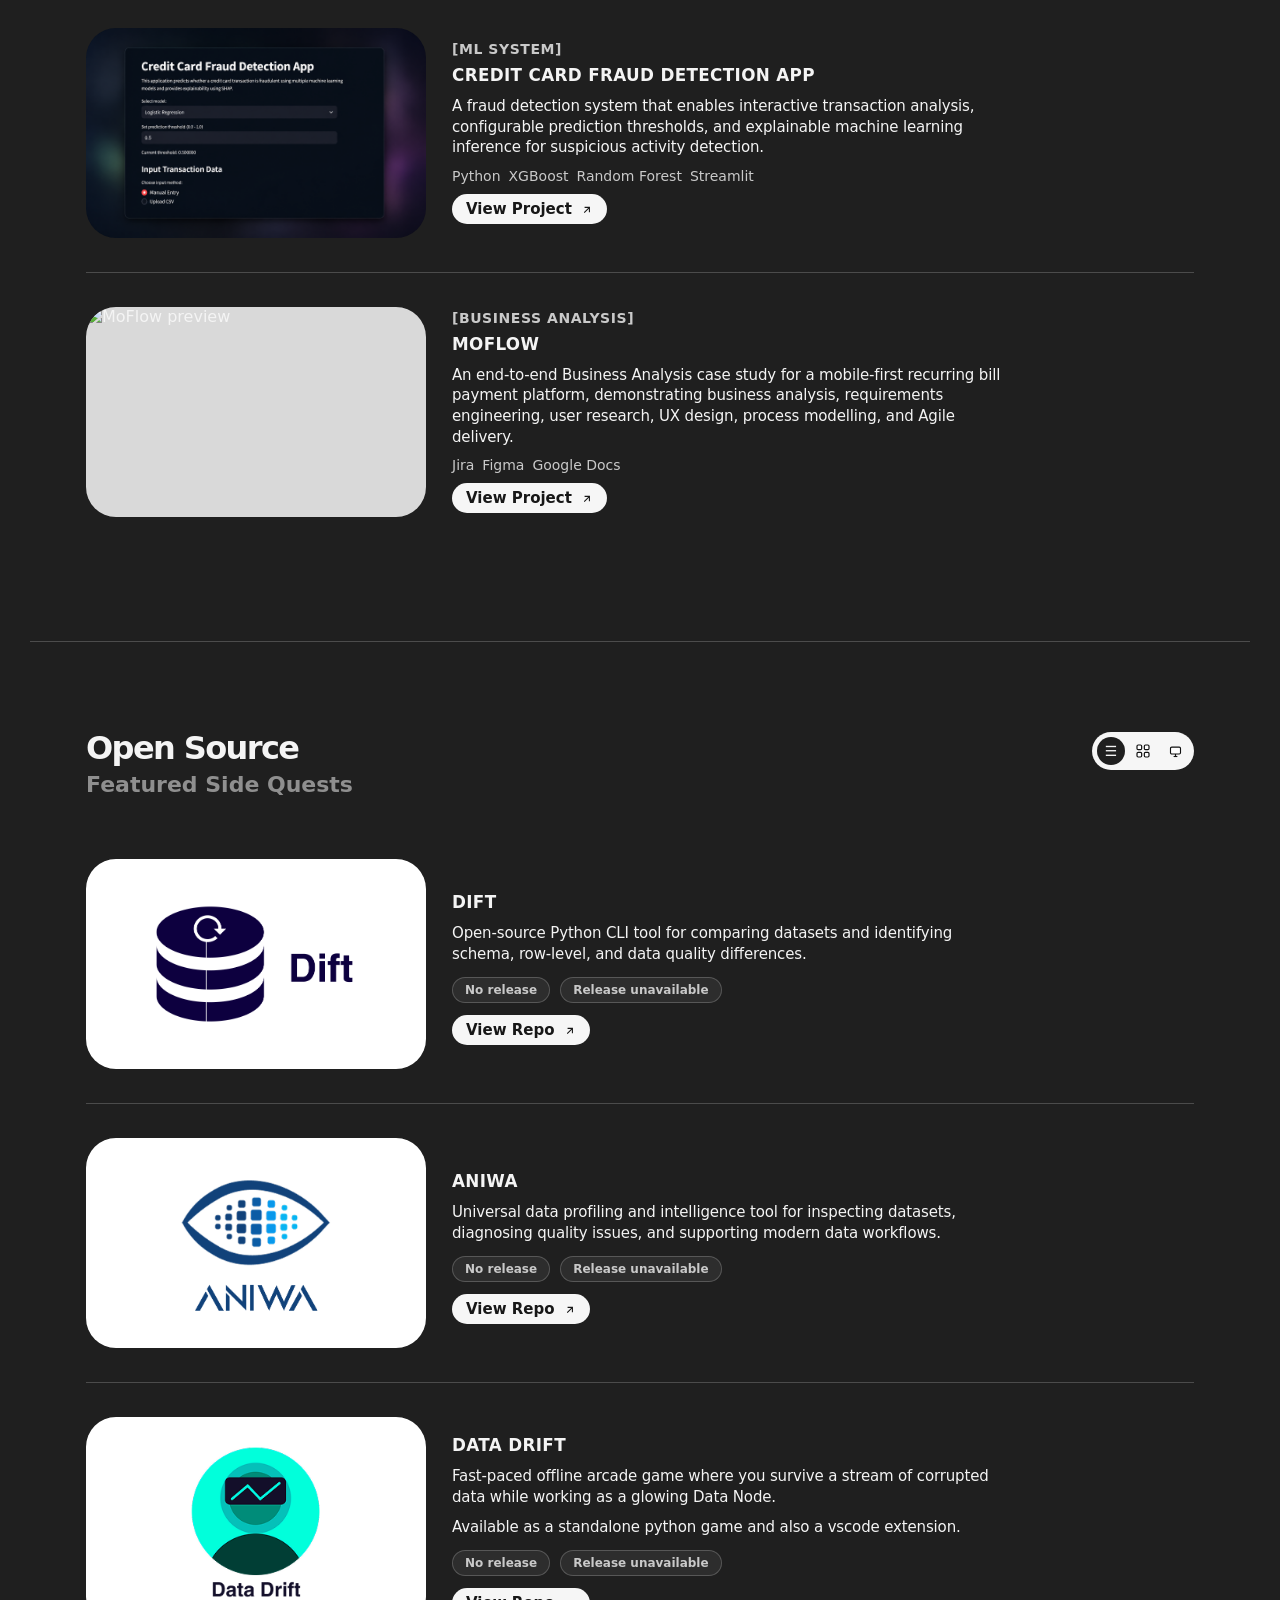
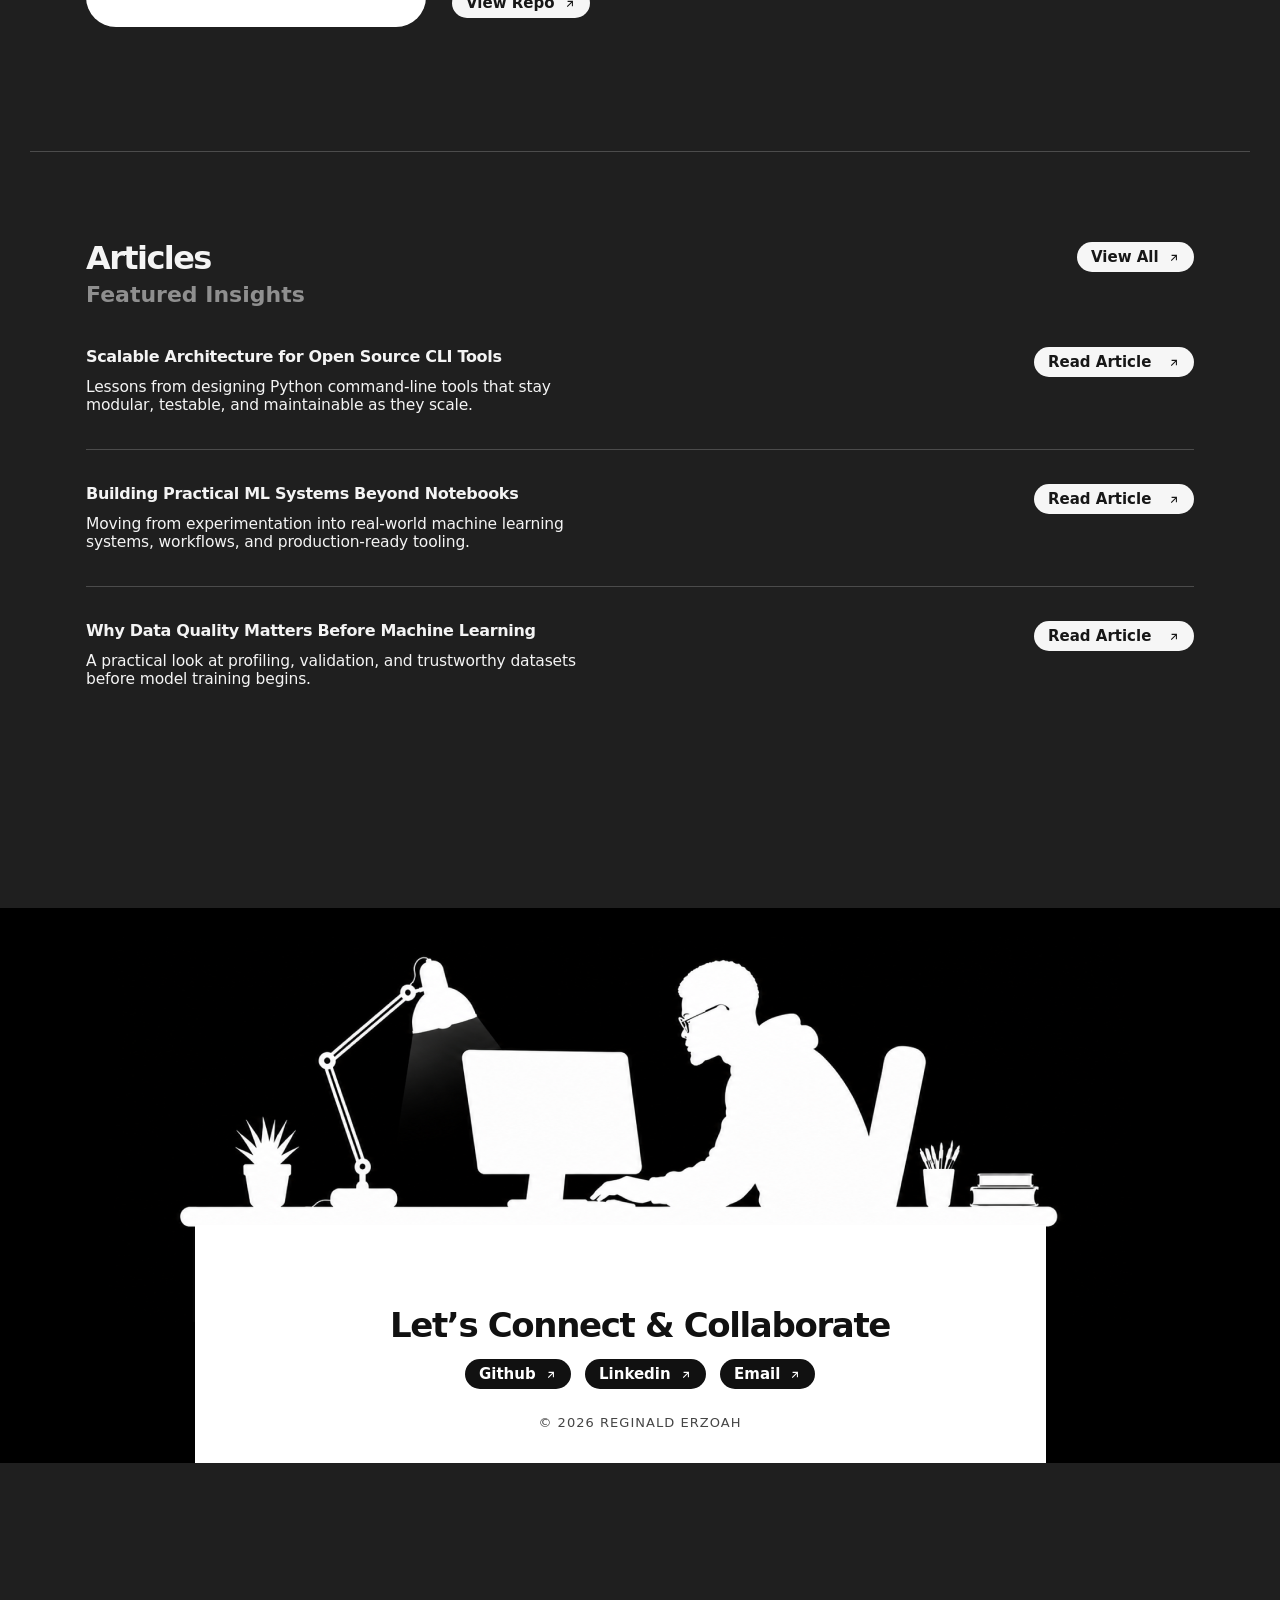
==== commit 76af6763: "Update index.html" ====
--- a/index.html
+++ b/index.html
@@ -252,6 +252,37 @@
           </div>
         </article>
 
+        <article class="showcase-item reveal">
+          <div class="showcase-media">
+            <img src="images/moflow-icon.png" alt="MoFlow preview" />
+          </div>
+
+          <div class="showcase-content">
+            <p class="showcase-category">[BUSINESS ANALYSIS]</p>
+            <h3>MoFlow</h3>
+
+            <p>
+              An end-to-end Business Analysis case study for a mobile-first recurring bill payment platform, 
+              demonstrating business analysis, requirements engineering, user research, UX design, process modelling, and Agile delivery.
+            </p>
+
+            <div class="showcase-stack">
+              <span>Jira</span>
+              <span>Figma</span>
+              <span>Google Docs</span>
+            </div>
+
+            <a class="project-button" href="https://github.com/ReginaldErzoah/MoFlow-Case-Study" target="_blank" rel="noreferrer">
+              View Project
+              <span class="arrow-icon" aria-hidden="true">
+                <svg viewBox="0 0 24 24">
+                  <path d="M5 12h11.2l-4.6-4.6L13 6l7 7-7 7-1.4-1.4 4.6-4.6H5v-2z" />
+                </svg>
+              </span>
+            </a>
+          </div>
+        </article>
+
       </div>
     </section>
 
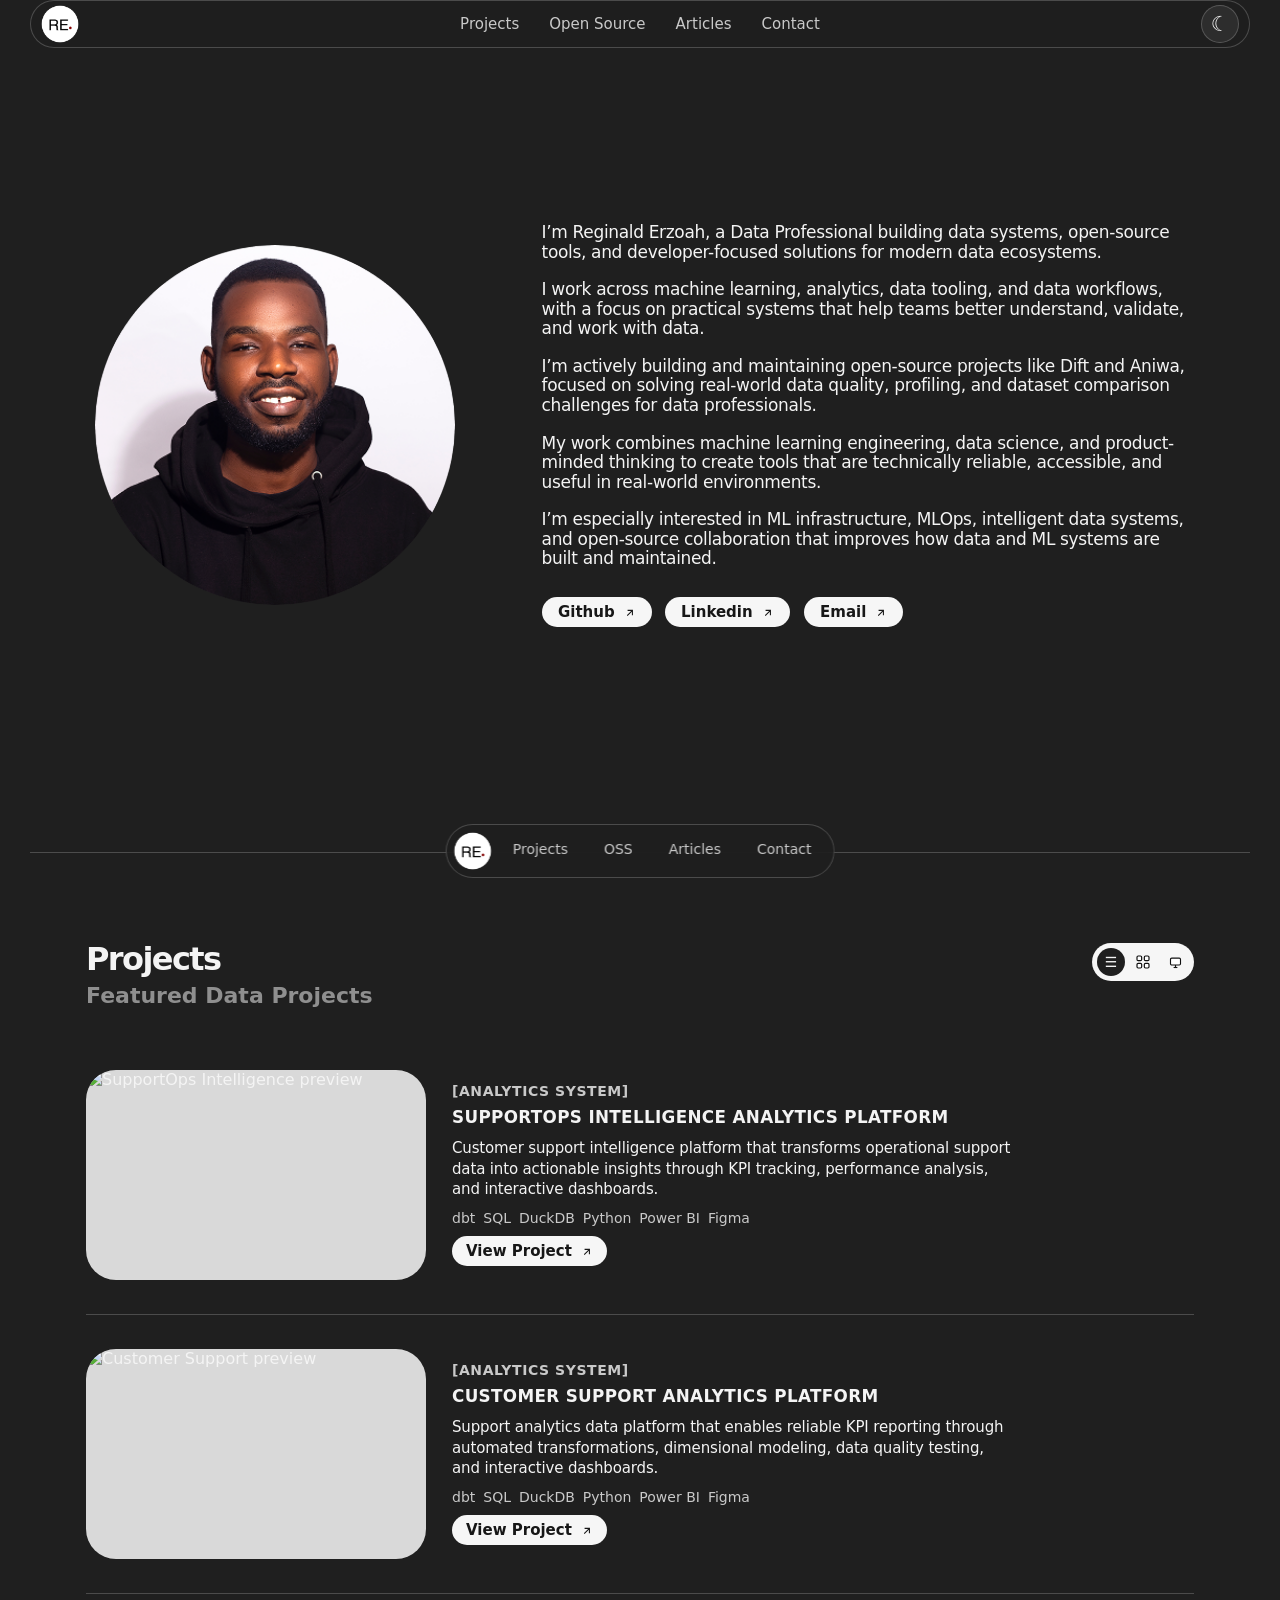
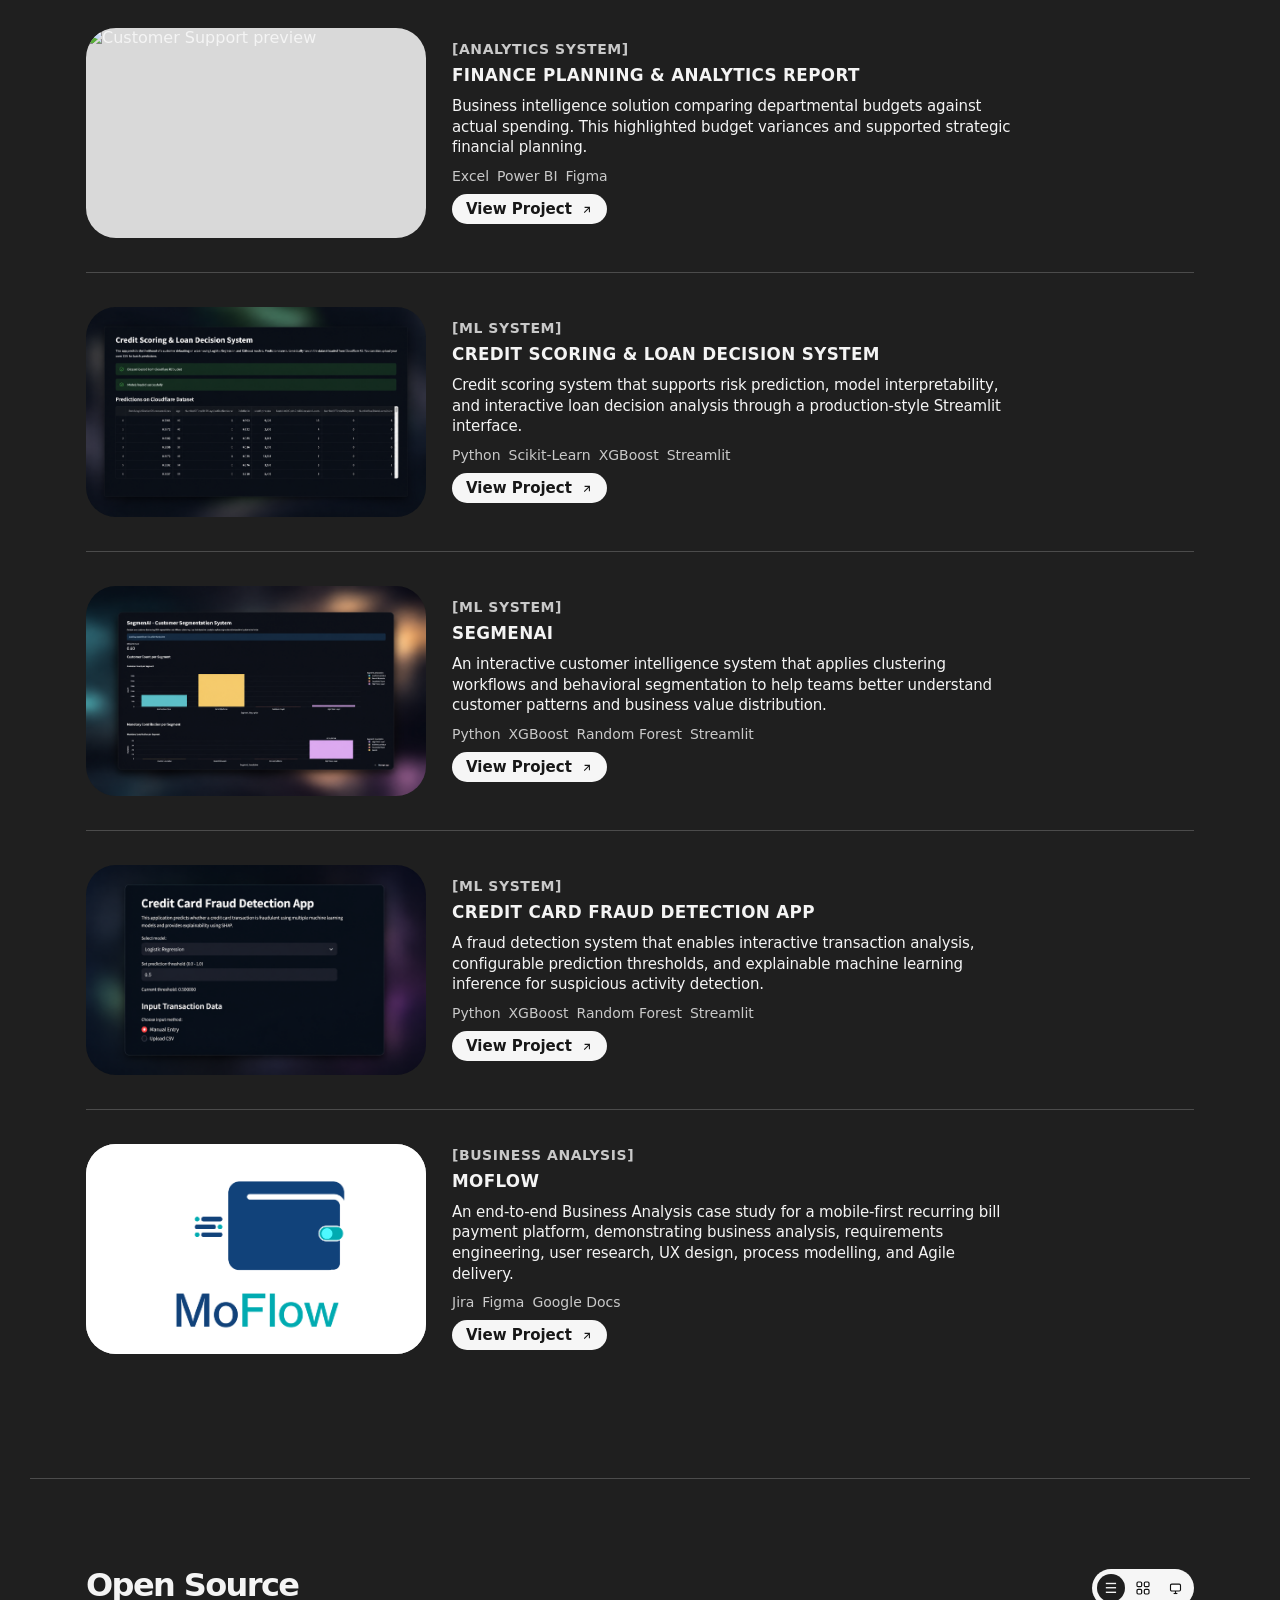
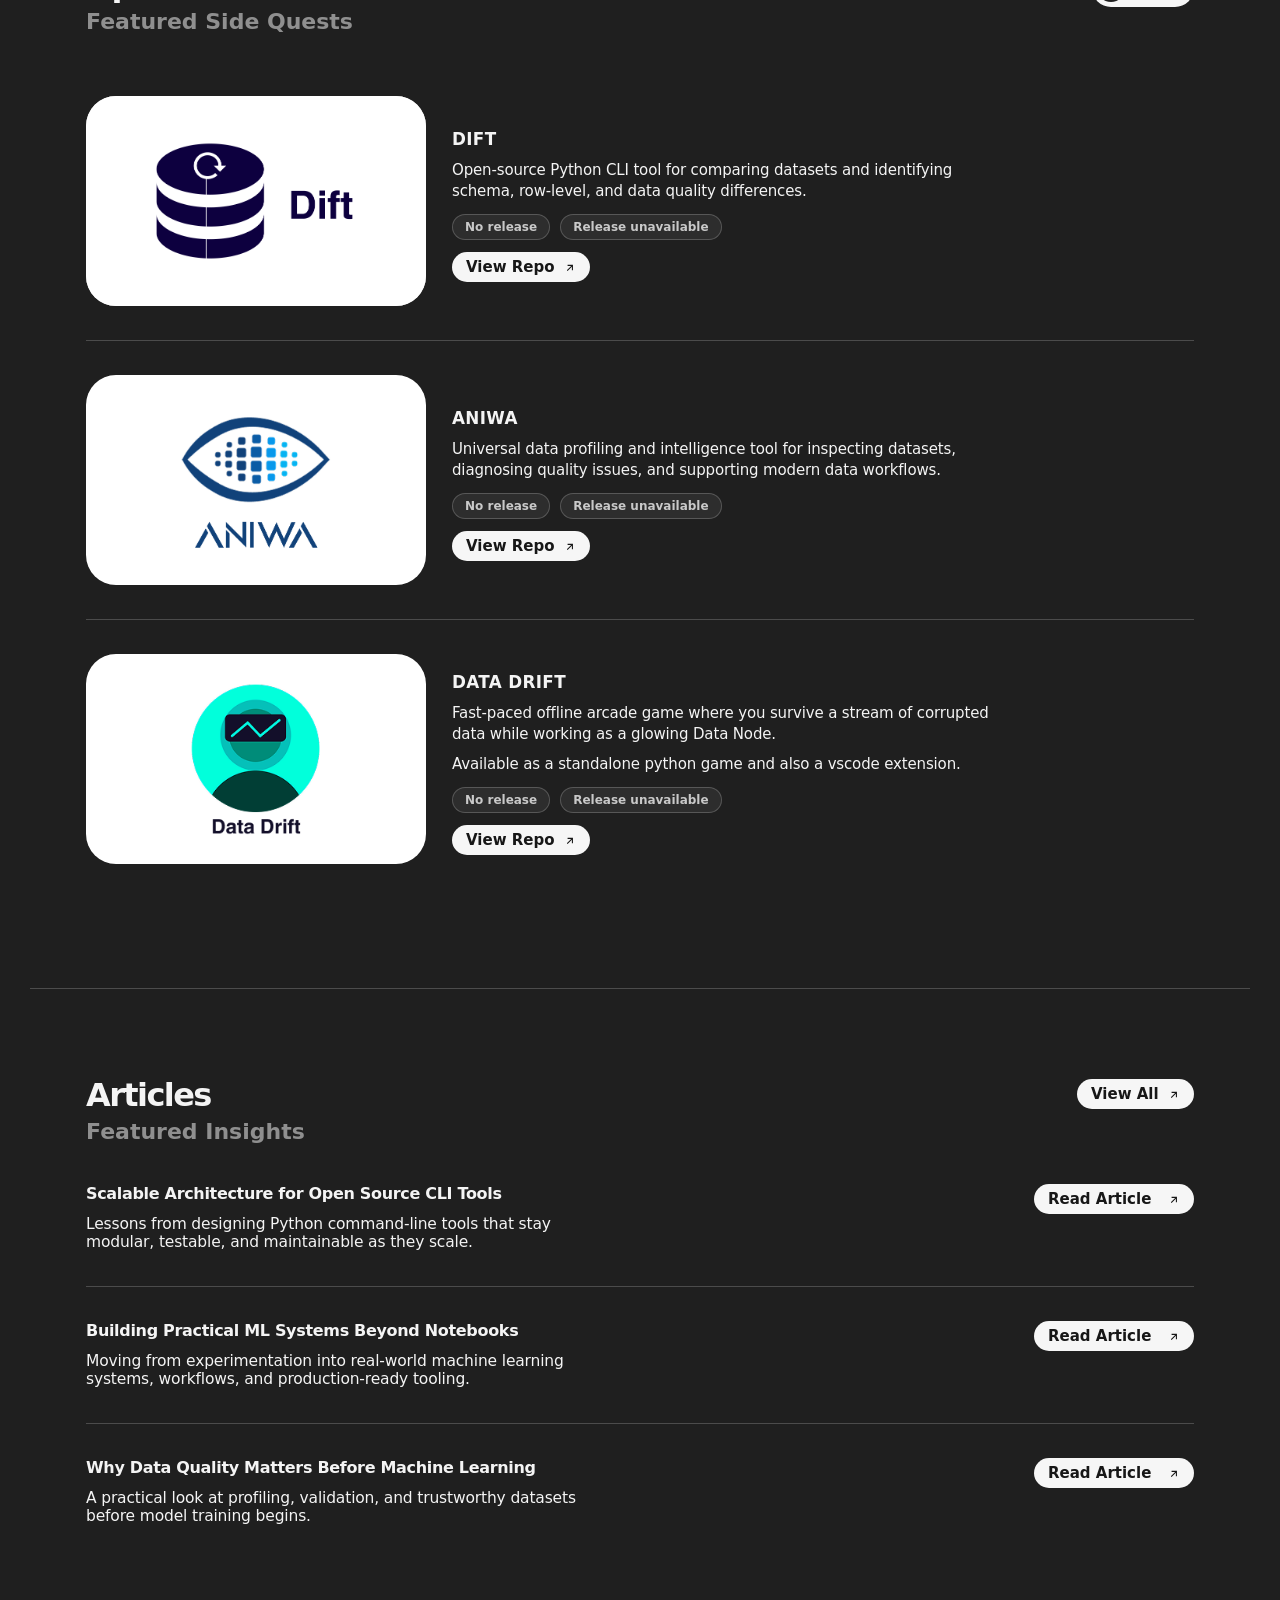
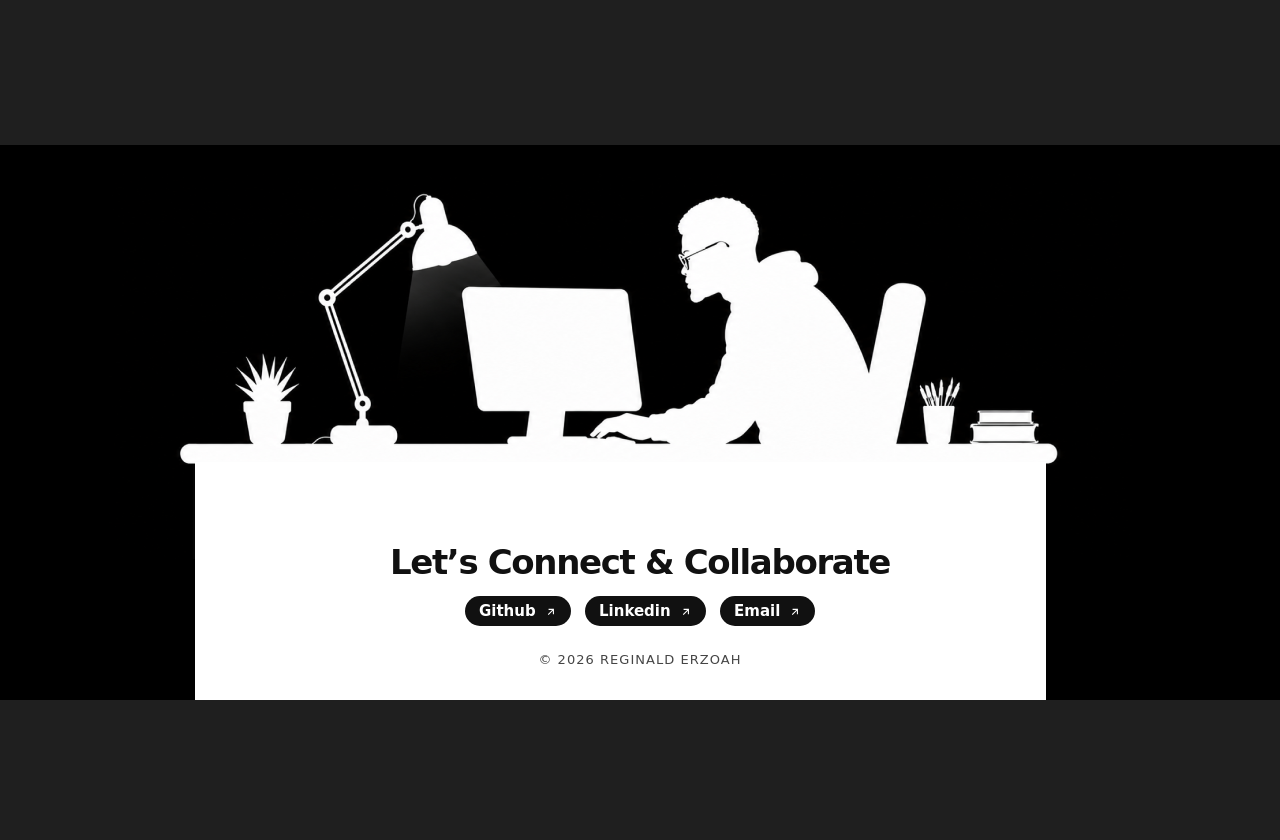
==== commit aec4ce46: "Update index.html" ====
--- a/index.html
+++ b/index.html
@@ -157,6 +157,105 @@
       <div class="showcase-layout list-view" id="projectsLayout">
         <article class="showcase-item reveal">
           <div class="showcase-media">
+            <img src="images/supportops-intelligence.png" alt="SupportOps Intelligence preview" />
+          </div>
+
+          <div class="showcase-content">
+            <p class="showcase-category">[ANALYTICS SYSTEM]</p>
+            <h3>SupportOps Intelligence Analytics Platform</h3>
+
+            <p>
+              Customer support intelligence platform that transforms operational 
+              support data into actionable insights through KPI tracking, performance analysis, and interactive dashboards.
+            </p>
+
+            <div class="showcase-stack">
+              <span>dbt</span>
+              <span>SQL</span>
+              <span>DuckDB</span>
+              <span>Python</span>
+              <span>Power BI</span>
+              <span>Figma</span>
+            </div>
+
+            <a class="project-button" href="https://github.com/ReginaldErzoah/SupportOps-Intelligence" target="_blank" rel="noreferrer">
+              View Project
+              <span class="arrow-icon" aria-hidden="true">
+                <svg viewBox="0 0 24 24">
+                  <path d="M5 12h11.2l-4.6-4.6L13 6l7 7-7 7-1.4-1.4 4.6-4.6H5v-2z" />
+                </svg>
+              </span>
+            </a>
+          </div>
+        </article>
+        
+        <article class="showcase-item reveal">
+          <div class="showcase-media">
+            <img src="images/customer-support.png" alt="Customer Support preview" />
+          </div>
+
+          <div class="showcase-content">
+            <p class="showcase-category">[ANALYTICS SYSTEM]</p>
+            <h3>Customer Support Analytics Platform</h3>
+
+            <p>
+              Support analytics data platform that enables reliable KPI reporting through automated 
+              transformations, dimensional modeling, data quality testing, and interactive dashboards.
+            </p>
+
+            <div class="showcase-stack">
+              <span>dbt</span>
+              <span>SQL</span>
+              <span>DuckDB</span>
+              <span>Python</span>
+              <span>Power BI</span>
+              <span>Figma</span>
+            </div>
+
+            <a class="project-button" href="https://github.com/ReginaldErzoah/Customer-Support-Analytics" target="_blank" rel="noreferrer">
+              View Project
+              <span class="arrow-icon" aria-hidden="true">
+                <svg viewBox="0 0 24 24">
+                  <path d="M5 12h11.2l-4.6-4.6L13 6l7 7-7 7-1.4-1.4 4.6-4.6H5v-2z" />
+                </svg>
+              </span>
+            </a>
+          </div>
+        </article>
+
+        <article class="showcase-item reveal">
+          <div class="showcase-media">
+            <img src="images/financial-analysis.png" alt="Customer Support preview" />
+          </div>
+
+          <div class="showcase-content">
+            <p class="showcase-category">[ANALYTICS SYSTEM]</p>
+            <h3>Finance Planning & Analytics Report</h3>
+
+            <p>
+              Business intelligence solution comparing departmental budgets against actual spending. 
+              This highlighted budget variances and supported strategic financial planning.
+            </p>
+
+            <div class="showcase-stack">
+              <span>Excel</span>
+              <span>Power BI</span>
+              <span>Figma</span>
+            </div>
+
+            <a class="project-button" href="https://github.com/ReginaldErzoah/Data-Analytics-BI-Projects/tree/main/Financial%20Planning%20%26%20Analysis%20Project" target="_blank" rel="noreferrer">
+              View Project
+              <span class="arrow-icon" aria-hidden="true">
+                <svg viewBox="0 0 24 24">
+                  <path d="M5 12h11.2l-4.6-4.6L13 6l7 7-7 7-1.4-1.4 4.6-4.6H5v-2z" />
+                </svg>
+              </span>
+            </a>
+          </div>
+        </article>
+
+        <article class="showcase-item reveal">
+          <div class="showcase-media">
             <img src="images/credit-scoring.png" alt="Credit scoring ML system preview" />
           </div>
 
@@ -187,7 +286,7 @@
           </div>
         </article>
 
-  <article class="showcase-item reveal">
+        <article class="showcase-item reveal">
           <div class="showcase-media">
             <img src="images/segmenai.png" alt="SegmenAI app preview" />
           </div>
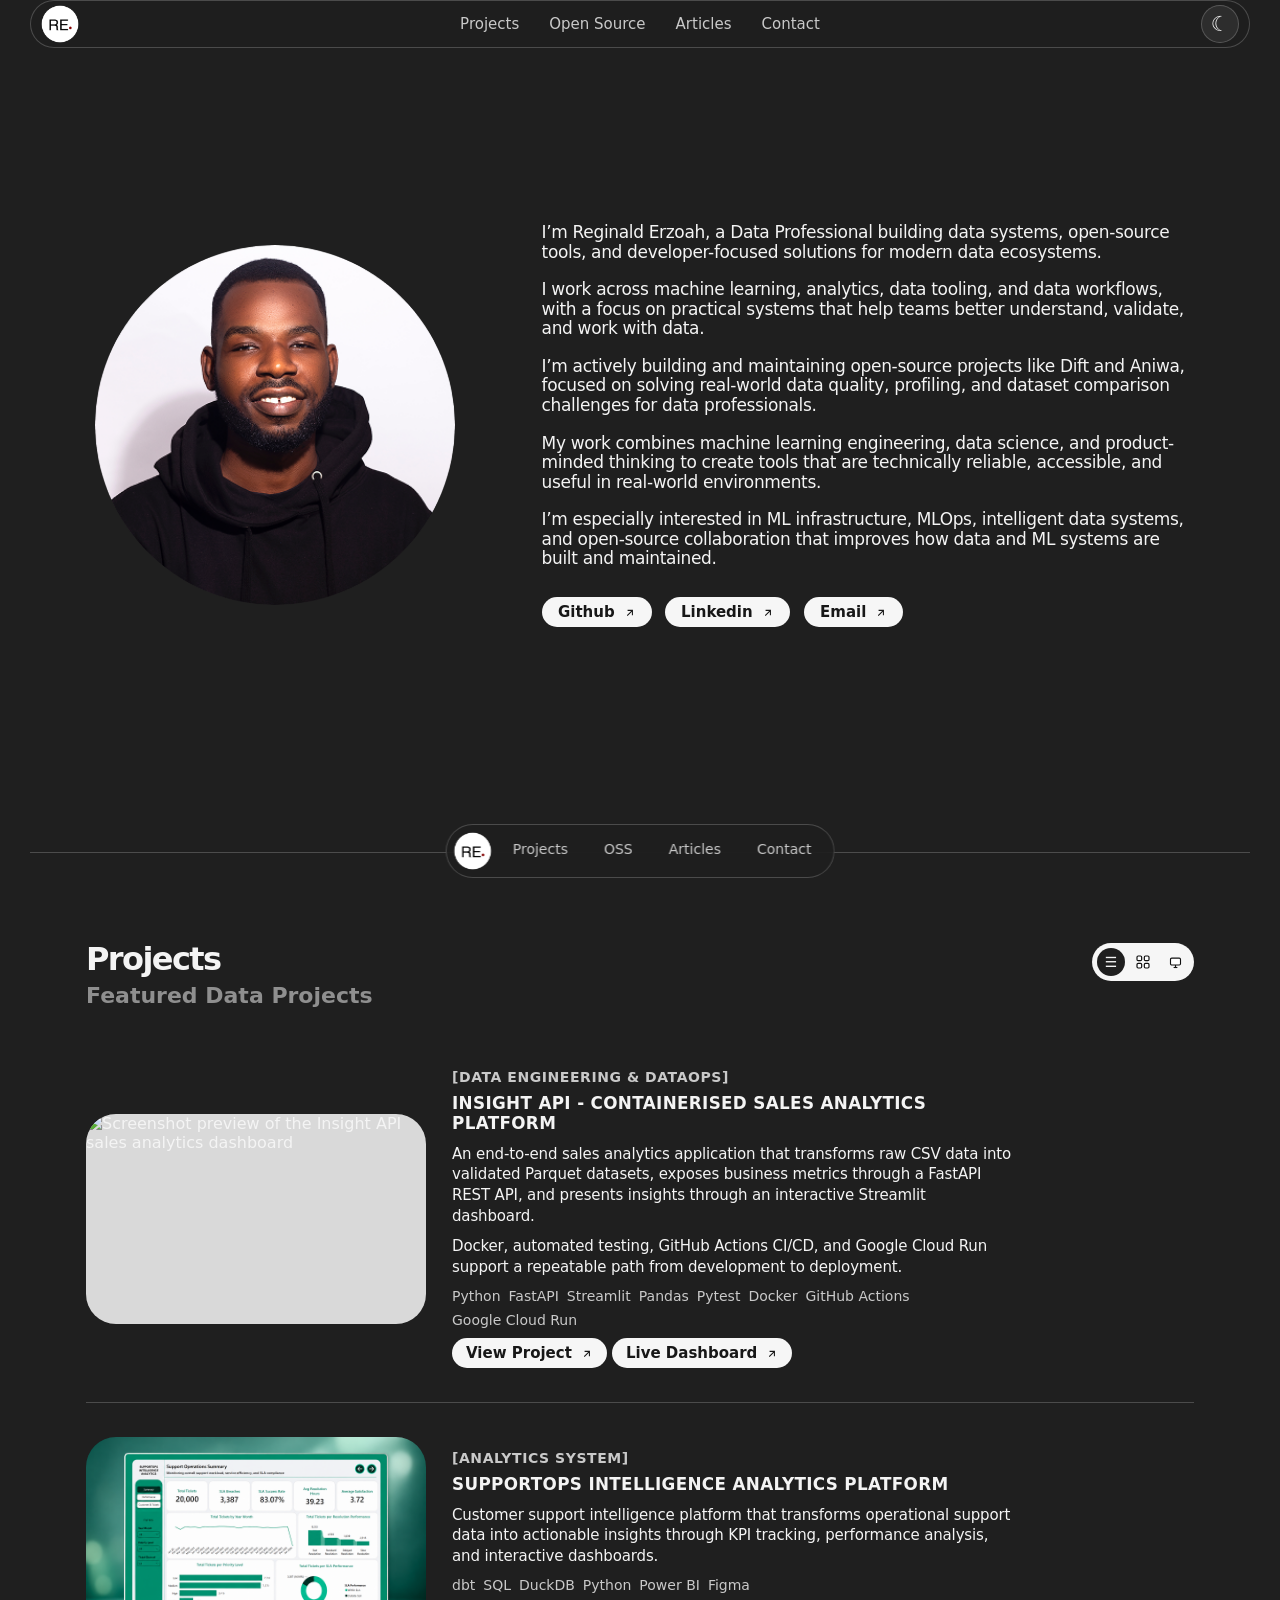
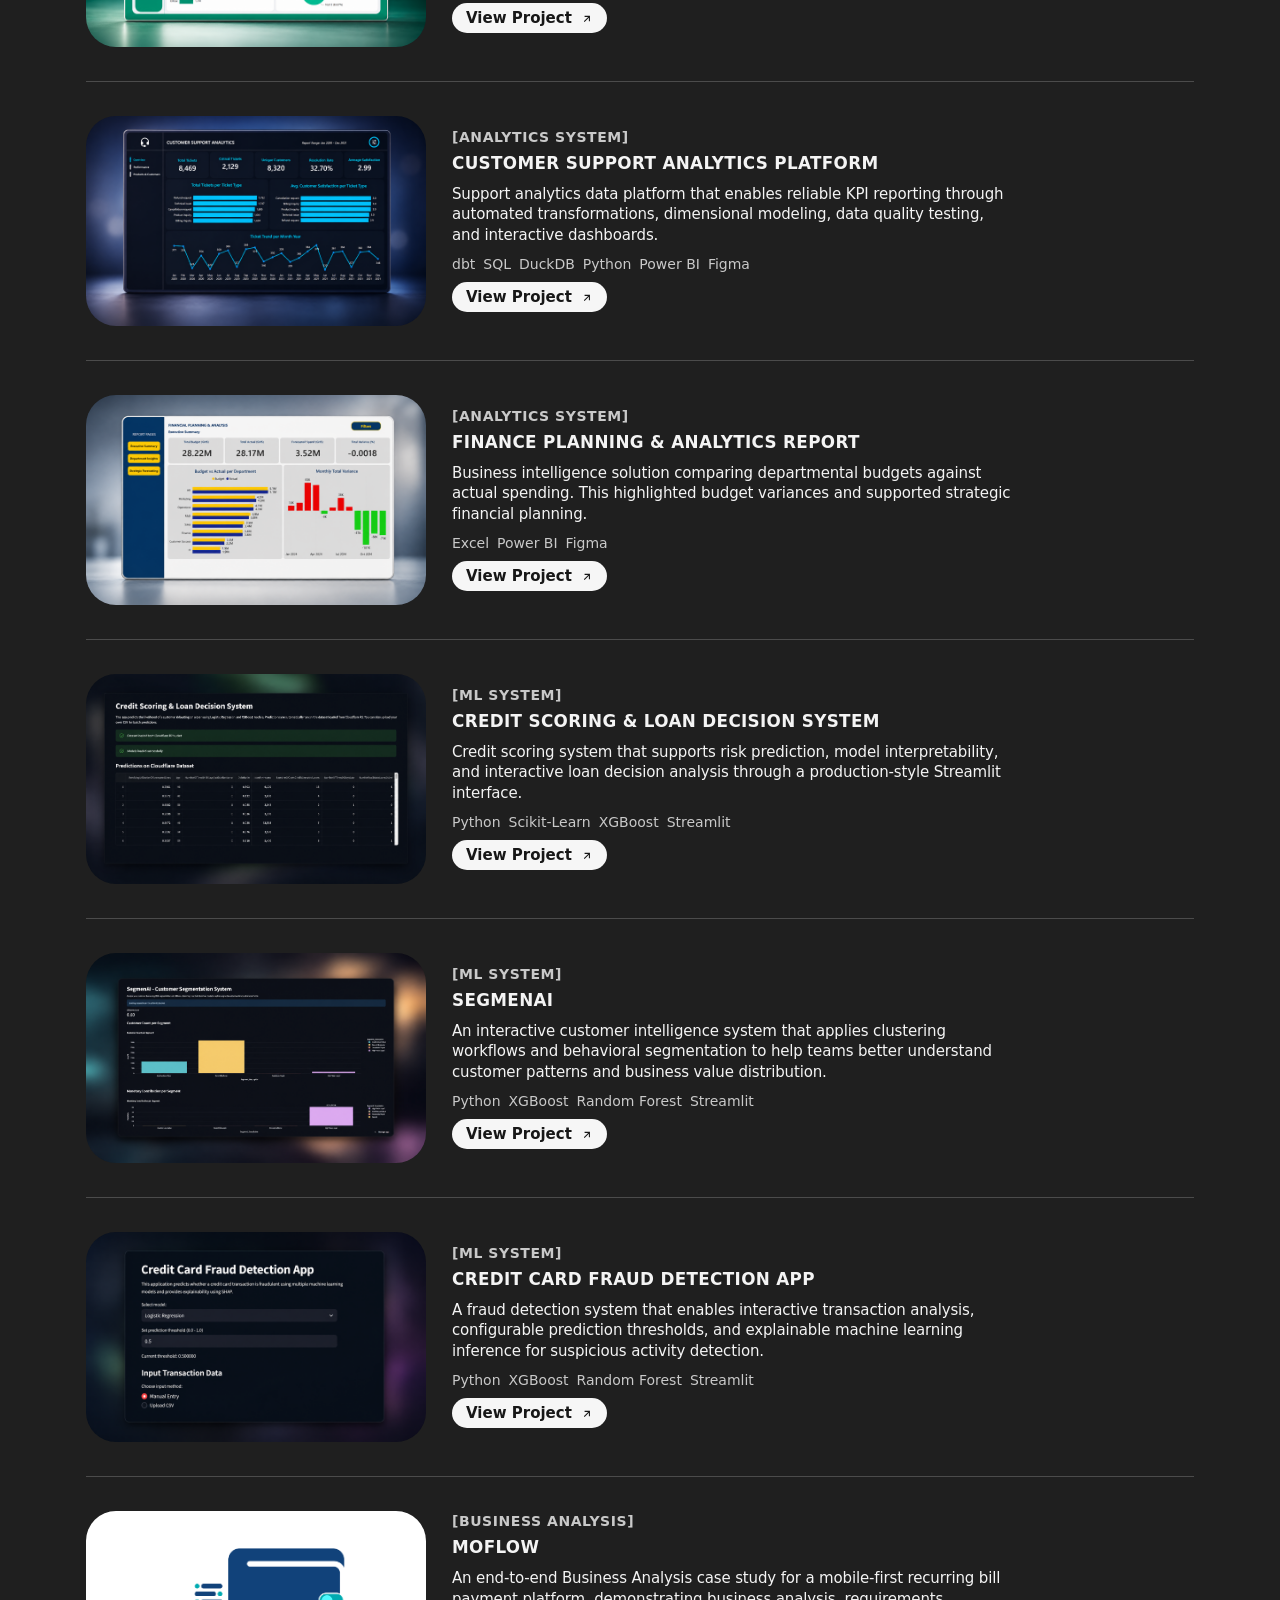
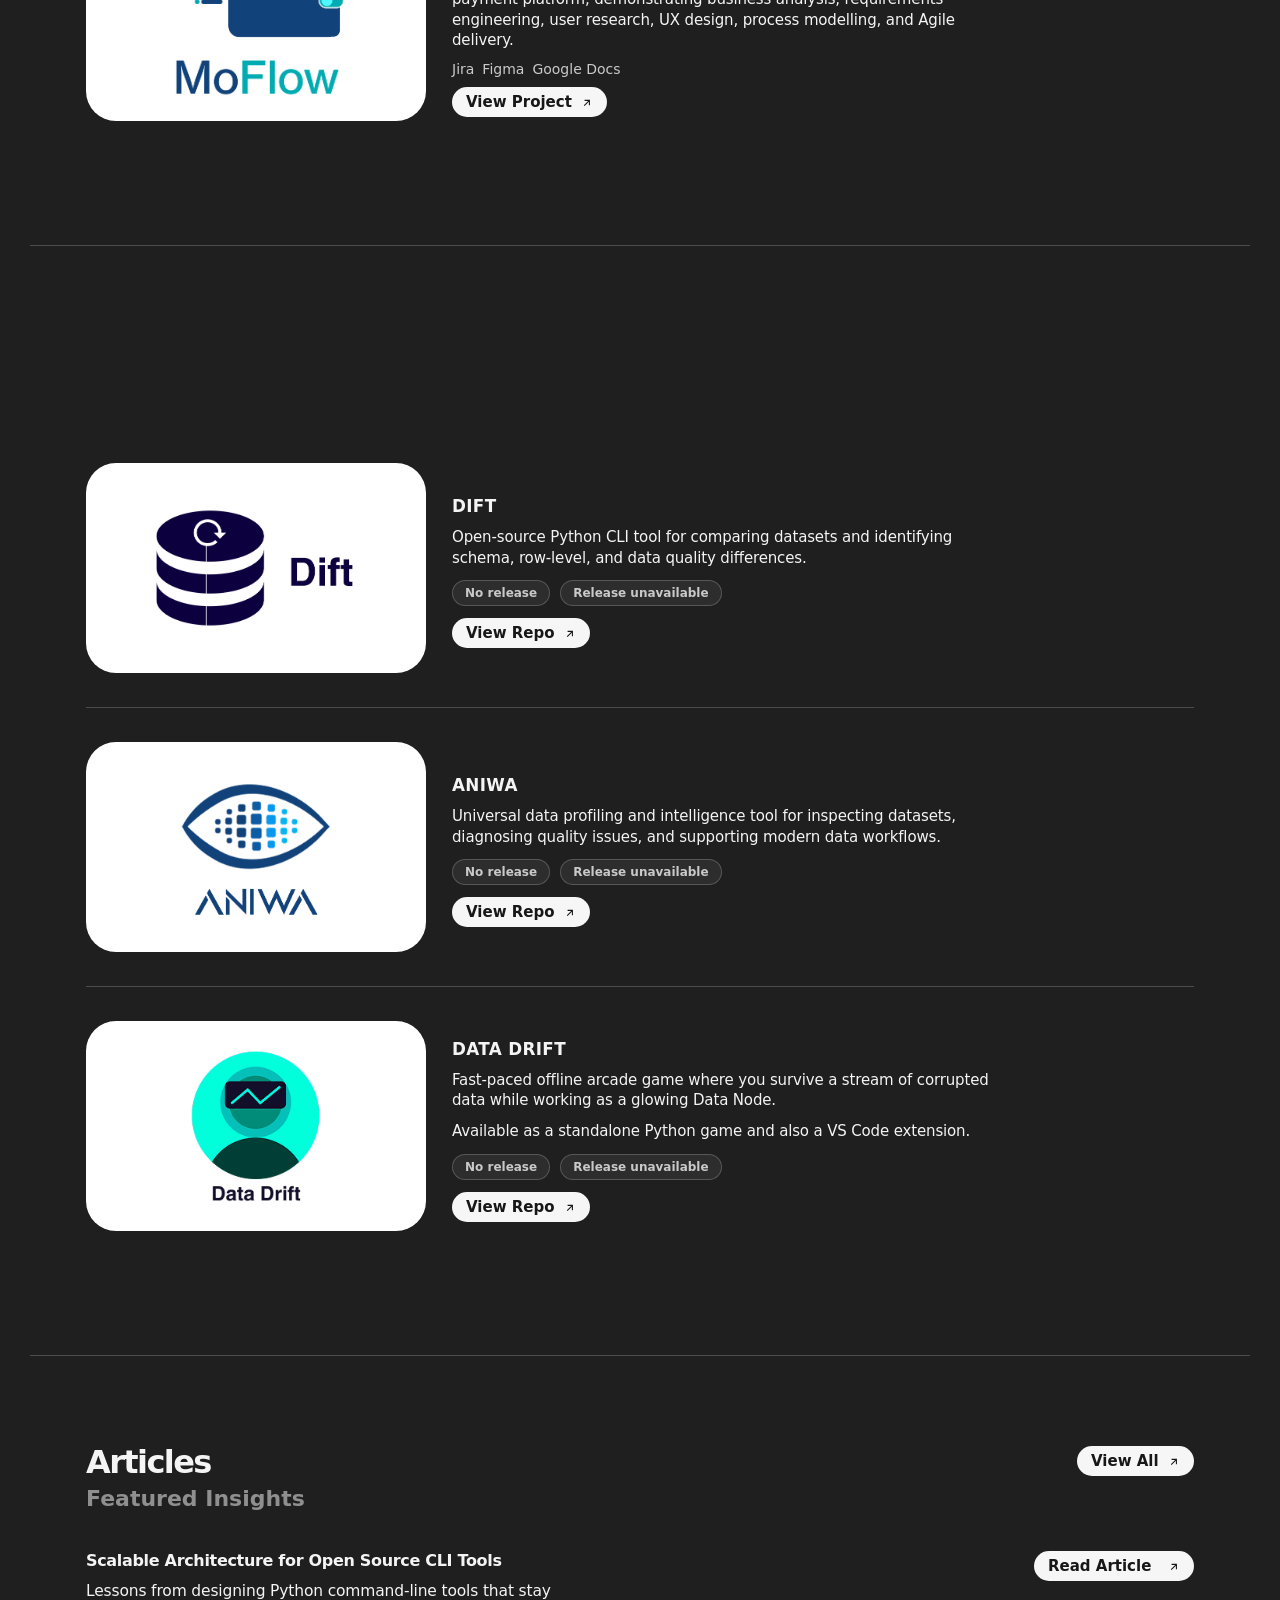
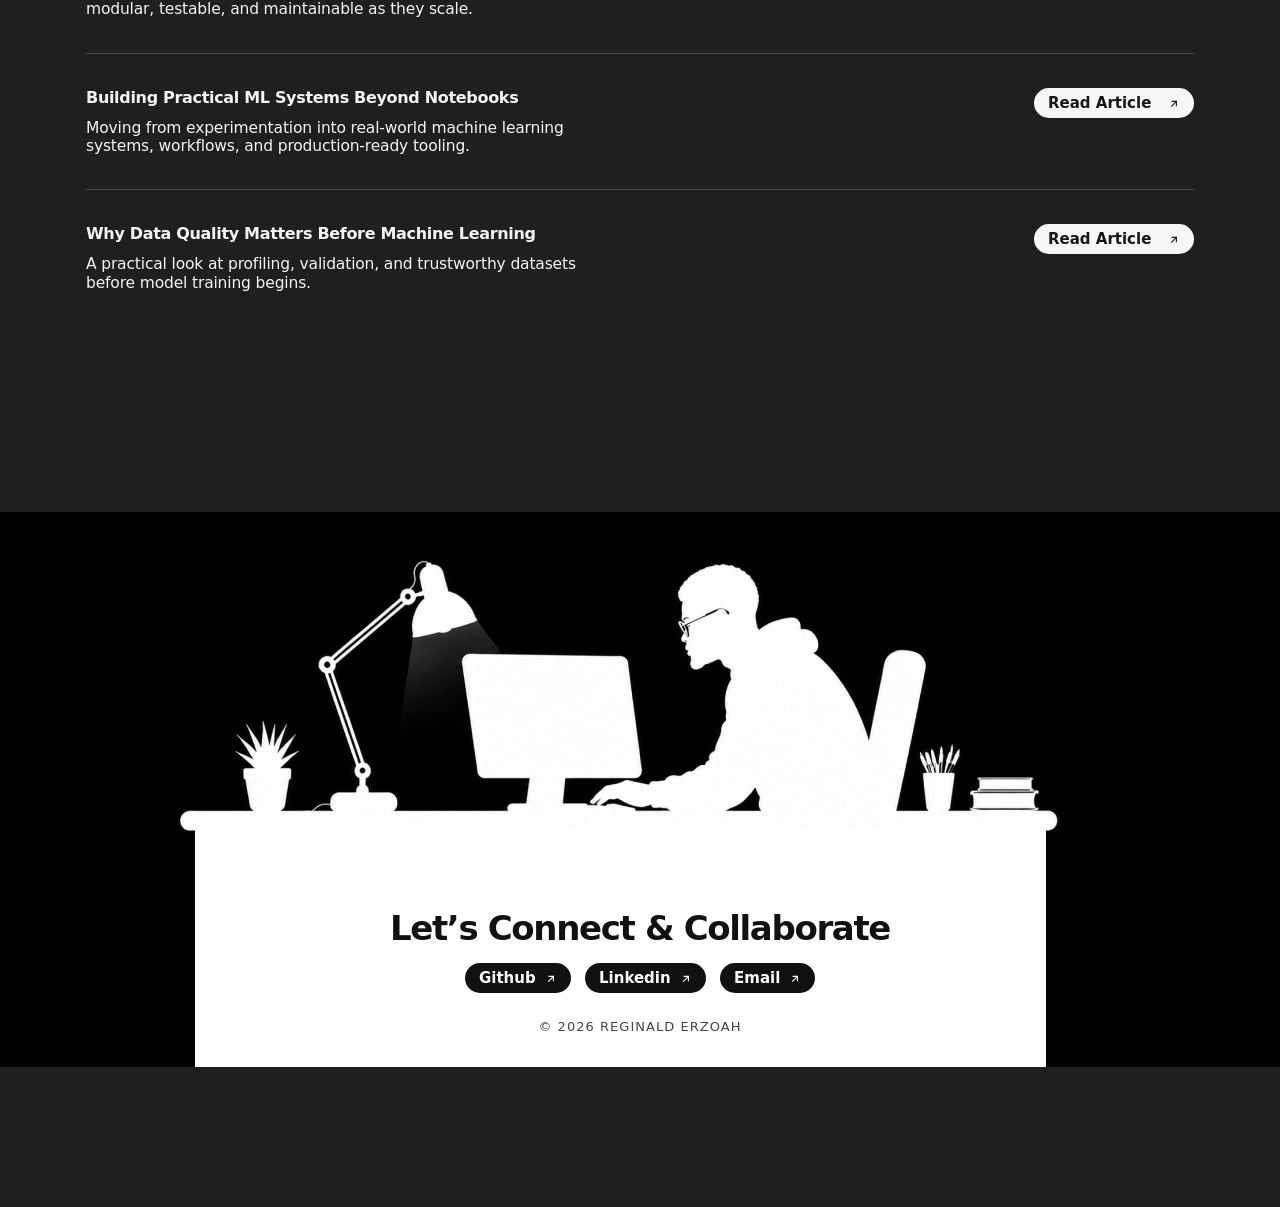
==== commit e4cccb95: "Update index.html" ====
--- a/index.html
+++ b/index.html
@@ -1,3 +1,4 @@
+
 <!DOCTYPE html>
 <html lang="en" data-theme="dark">
 <head>
@@ -12,16 +13,15 @@
   />
 
   <link rel="stylesheet" href="style.css" />
-<link rel="icon" type="image/png" href="images/favicon.ico" />
-
+  <link rel="icon" type="image/png" href="images/favicon.ico" />
 </head>
 
 <body class="articles-page-body">
   <header class="top-shell" id="top">
     <nav class="top-nav" aria-label="Primary navigation">
-     <a class="logo" href="#top" aria-label="Reginald Erzoah homepage">
-  <img src="images/favicon.png" alt="Reginald Erzoah logo" />
-</a>
+      <a class="logo" href="#top" aria-label="Reginald Erzoah homepage">
+        <img src="images/favicon.png" alt="Reginald Erzoah logo" />
+      </a>
 
       <div class="nav-links">
         <a href="#projects">Projects</a>
@@ -120,29 +120,43 @@
         </div>
 
         <div class="layout-toggle" aria-label="Change project layout">
-          <button class="view-toggle-btn active" type="button" data-target="projectsLayout" data-view="list" aria-label="Show projects as list" title="List view">
+          <button
+            class="view-toggle-btn active"
+            type="button"
+            data-target="projectsLayout"
+            data-view="list"
+            aria-label="Show projects as list"
+            title="List view"
+          >
             <span>☰</span>
           </button>
 
           <button
-  class="view-toggle-btn"
-  type="button"
-  data-target="projectsLayout"
-  data-view="grid"
-  aria-label="Show projects as grid"
-  title="Grid view"
->
-  <span class="grid-icon" aria-hidden="true">
-    <svg viewBox="0 0 24 24">
-      <rect x="3" y="3" width="7" height="7" rx="1.8"></rect>
-      <rect x="14" y="3" width="7" height="7" rx="1.8"></rect>
-      <rect x="3" y="14" width="7" height="7" rx="1.8"></rect>
-      <rect x="14" y="14" width="7" height="7" rx="1.8"></rect>
-    </svg>
-  </span>
-</button>
-
-          <button class="view-toggle-btn" type="button" data-target="projectsLayout" data-view="presentation" aria-label="Show projects as presentation" title="Presentation view">
+            class="view-toggle-btn"
+            type="button"
+            data-target="projectsLayout"
+            data-view="grid"
+            aria-label="Show projects as grid"
+            title="Grid view"
+          >
+            <span class="grid-icon" aria-hidden="true">
+              <svg viewBox="0 0 24 24">
+                <rect x="3" y="3" width="7" height="7" rx="1.8"></rect>
+                <rect x="14" y="3" width="7" height="7" rx="1.8"></rect>
+                <rect x="3" y="14" width="7" height="7" rx="1.8"></rect>
+                <rect x="14" y="14" width="7" height="7" rx="1.8"></rect>
+              </svg>
+            </span>
+          </button>
+
+          <button
+            class="view-toggle-btn"
+            type="button"
+            data-target="projectsLayout"
+            data-view="presentation"
+            aria-label="Show projects as presentation"
+            title="Presentation view"
+          >
             <span class="monitor-icon" aria-hidden="true">
               <svg viewBox="0 0 24 24">
                 <rect x="4" y="5" width="16" height="11" rx="2" ry="2"></rect>
@@ -155,6 +169,88 @@
       </div>
 
       <div class="showcase-layout list-view" id="projectsLayout">
+
+        
+        <!-- INSIGHT API -->
+        <article class="showcase-item reveal">
+          <div class="showcase-media">
+            <a
+              href="https://insight-dashboard-854268296659.africa-south1.run.app"
+              target="_blank"
+              rel="noreferrer"
+              aria-label="Open the live Insight API dashboard"
+            >
+              <img
+                src="https://s.wordpress.com/mshots/v1/https%3A%2F%2Finsight-dashboard-854268296659.africa-south1.run.app?w=1200"
+                alt="Screenshot preview of the Insight API sales analytics dashboard"
+                loading="lazy"
+                referrerpolicy="no-referrer"
+              />
+            </a>
+          </div>
+
+          <div class="showcase-content">
+            <p class="showcase-category">[DATA ENGINEERING &amp; DATAOPS]</p>
+
+            <h3>Insight API - Containerised Sales Analytics Platform</h3>
+
+            <p>
+              An end-to-end sales analytics application that transforms raw CSV data
+              into validated Parquet datasets, exposes business metrics through a
+              FastAPI REST API, and presents insights through an interactive Streamlit
+              dashboard.
+            </p>
+
+            <p>
+              Docker, automated testing, GitHub Actions CI/CD, and Google
+              Cloud Run support a repeatable path from development to deployment.
+            </p>
+
+            <div class="showcase-stack">
+              <span>Python</span>
+              <span>FastAPI</span>
+              <span>Streamlit</span>
+              <span>Pandas</span>
+              <span>Pytest</span>
+              <span>Docker</span>
+              <span>GitHub Actions</span>
+              <span>Google Cloud Run</span>
+            </div>
+
+            <div class="project-actions">
+              <a
+                class="project-button"
+                href="https://github.com/ReginaldErzoah/insight-api"
+                target="_blank"
+                rel="noreferrer"
+              >
+                View Project
+                <span class="arrow-icon" aria-hidden="true">
+                  <svg viewBox="0 0 24 24">
+                    <path d="M5 12h11.2l-4.6-4.6L13 6l7 7-7 7-1.4-1.4 4.6-4.6H5v-2z" />
+                  </svg>
+                </span>
+              </a>
+
+              <a
+                class="project-button"
+                href="https://insight-dashboard-854268296659.africa-south1.run.app"
+                target="_blank"
+                rel="noreferrer"
+              >
+                Live Dashboard
+                <span class="arrow-icon" aria-hidden="true">
+                  <svg viewBox="0 0 24 24">
+                    <path d="M5 12h11.2l-4.6-4.6L13 6l7 7-7 7-1.4-1.4 4.6-4.6H5v-2z" />
+                  </svg>
+                </span>
+              </a>
+            </div>
+          </div>
+        </article>
+
+
+        <!-- SUPPORTOPS INTELLIGENCE -->
         <article class="showcase-item reveal">
           <div class="showcase-media">
             <img src="images/supportops-intelligence.png" alt="SupportOps Intelligence preview" />
@@ -165,8 +261,9 @@
             <h3>SupportOps Intelligence Analytics Platform</h3>
 
             <p>
-              Customer support intelligence platform that transforms operational 
-              support data into actionable insights through KPI tracking, performance analysis, and interactive dashboards.
+              Customer support intelligence platform that transforms operational
+              support data into actionable insights through KPI tracking, performance
+              analysis, and interactive dashboards.
             </p>
 
             <div class="showcase-stack">
@@ -188,7 +285,8 @@
             </a>
           </div>
         </article>
-        
+
+        <!-- CUSTOMER SUPPORT ANALYTICS -->
         <article class="showcase-item reveal">
           <div class="showcase-media">
             <img src="images/customer-support.png" alt="Customer Support preview" />
@@ -199,8 +297,9 @@
             <h3>Customer Support Analytics Platform</h3>
 
             <p>
-              Support analytics data platform that enables reliable KPI reporting through automated 
-              transformations, dimensional modeling, data quality testing, and interactive dashboards.
+              Support analytics data platform that enables reliable KPI reporting
+              through automated transformations, dimensional modeling, data quality
+              testing, and interactive dashboards.
             </p>
 
             <div class="showcase-stack">
@@ -223,18 +322,20 @@
           </div>
         </article>
 
-        <article class="showcase-item reveal">
-          <div class="showcase-media">
-            <img src="images/financial-analysis.png" alt="Customer Support preview" />
+        <!-- FINANCE PLANNING & ANALYTICS -->
+        <article class="showcase-item reveal">
+          <div class="showcase-media">
+            <img src="images/financial-analysis.png" alt="Finance Planning and Analytics report preview" />
           </div>
 
           <div class="showcase-content">
             <p class="showcase-category">[ANALYTICS SYSTEM]</p>
-            <h3>Finance Planning & Analytics Report</h3>
-
-            <p>
-              Business intelligence solution comparing departmental budgets against actual spending. 
-              This highlighted budget variances and supported strategic financial planning.
+            <h3>Finance Planning &amp; Analytics Report</h3>
+
+            <p>
+              Business intelligence solution comparing departmental budgets against
+              actual spending. This highlighted budget variances and supported
+              strategic financial planning.
             </p>
 
             <div class="showcase-stack">
@@ -254,6 +355,7 @@
           </div>
         </article>
 
+        <!-- CREDIT SCORING -->
         <article class="showcase-item reveal">
           <div class="showcase-media">
             <img src="images/credit-scoring.png" alt="Credit scoring ML system preview" />
@@ -261,11 +363,12 @@
 
           <div class="showcase-content">
             <p class="showcase-category">[ML SYSTEM]</p>
-            <h3>Credit Scoring & Loan Decision System</h3>
-
-            <p>
-              Credit scoring system that supports risk prediction, 
-              model interpretability, and interactive loan decision analysis through a production-style Streamlit interface.
+            <h3>Credit Scoring &amp; Loan Decision System</h3>
+
+            <p>
+              Credit scoring system that supports risk prediction, model
+              interpretability, and interactive loan decision analysis through a
+              production-style Streamlit interface.
             </p>
 
             <div class="showcase-stack">
@@ -286,6 +389,7 @@
           </div>
         </article>
 
+        <!-- SEGMENAI -->
         <article class="showcase-item reveal">
           <div class="showcase-media">
             <img src="images/segmenai.png" alt="SegmenAI app preview" />
@@ -296,9 +400,9 @@
             <h3>SegmenAI</h3>
 
             <p>
-              An interactive customer intelligence system that applies clustering workflows and behavioral segmentation 
-              to help teams better understand customer patterns and business value distribution.
-              
+              An interactive customer intelligence system that applies clustering
+              workflows and behavioral segmentation to help teams better understand
+              customer patterns and business value distribution.
             </p>
 
             <div class="showcase-stack">
@@ -319,6 +423,7 @@
           </div>
         </article>
 
+        <!-- CREDIT CARD FRAUD DETECTION -->
         <article class="showcase-item reveal">
           <div class="showcase-media">
             <img src="images/credit-card.png" alt="Credit card fraud detection app preview" />
@@ -329,8 +434,9 @@
             <h3>Credit Card Fraud Detection App</h3>
 
             <p>
-              A fraud detection system that enables interactive transaction analysis, configurable prediction thresholds, 
-              and explainable machine learning inference for suspicious activity detection.
+              A fraud detection system that enables interactive transaction analysis,
+              configurable prediction thresholds, and explainable machine learning
+              inference for suspicious activity detection.
             </p>
 
             <div class="showcase-stack">
@@ -351,6 +457,7 @@
           </div>
         </article>
 
+        <!-- MOFLOW -->
         <article class="showcase-item reveal">
           <div class="showcase-media">
             <img src="images/moflow-icon.png" alt="MoFlow preview" />
@@ -361,8 +468,10 @@
             <h3>MoFlow</h3>
 
             <p>
-              An end-to-end Business Analysis case study for a mobile-first recurring bill payment platform, 
-              demonstrating business analysis, requirements engineering, user research, UX design, process modelling, and Agile delivery.
+              An end-to-end Business Analysis case study for a mobile-first recurring
+              bill payment platform, demonstrating business analysis, requirements
+              engineering, user research, UX design, process modelling, and Agile
+              delivery.
             </p>
 
             <div class="showcase-stack">
@@ -385,6 +494,7 @@
       </div>
     </section>
 
+    <!-- OPEN SOURCE -->
     <section class="section-pad section-block projects-section open-source-section" id="open-source">
       <div class="projects-header reveal">
         <div>
@@ -393,22 +503,43 @@
         </div>
 
         <div class="layout-toggle" aria-label="Change open-source layout">
-          <button class="view-toggle-btn active" type="button" data-target="openSourceLayout" data-view="list" aria-label="Show open-source projects as list" title="List view">
+          <button
+            class="view-toggle-btn active"
+            type="button"
+            data-target="openSourceLayout"
+            data-view="list"
+            aria-label="Show open-source projects as list"
+            title="List view"
+          >
             <span>☰</span>
           </button>
 
-          <button class="view-toggle-btn" type="button" data-target="openSourceLayout" data-view="grid" aria-label="Show open-source projects as grid" title="Grid view">
+          <button
+            class="view-toggle-btn"
+            type="button"
+            data-target="openSourceLayout"
+            data-view="grid"
+            aria-label="Show open-source projects as grid"
+            title="Grid view"
+          >
             <span class="grid-icon" aria-hidden="true">
-  <svg viewBox="0 0 24 24">
-    <rect x="3" y="3" width="7" height="7" rx="1.8"></rect>
-    <rect x="14" y="3" width="7" height="7" rx="1.8"></rect>
-    <rect x="3" y="14" width="7" height="7" rx="1.8"></rect>
-    <rect x="14" y="14" width="7" height="7" rx="1.8"></rect>
-  </svg>
-</span>
+              <svg viewBox="0 0 24 24">
+                <rect x="3" y="3" width="7" height="7" rx="1.8"></rect>
+                <rect x="14" y="3" width="7" height="7" rx="1.8"></rect>
+                <rect x="3" y="14" width="7" height="7" rx="1.8"></rect>
+                <rect x="14" y="14" width="7" height="7" rx="1.8"></rect>
+              </svg>
+            </span>
           </button>
 
-          <button class="view-toggle-btn" type="button" data-target="openSourceLayout" data-view="presentation" aria-label="Show open-source projects as presentation" title="Presentation view">
+          <button
+            class="view-toggle-btn"
+            type="button"
+            data-target="openSourceLayout"
+            data-view="presentation"
+            aria-label="Show open-source projects as presentation"
+            title="Presentation view"
+          >
             <span class="monitor-icon" aria-hidden="true">
               <svg viewBox="0 0 24 24">
                 <rect x="4" y="5" width="16" height="11" rx="2" ry="2"></rect>
@@ -421,6 +552,8 @@
       </div>
 
       <div class="showcase-layout list-view" id="openSourceLayout">
+
+        <!-- DIFT -->
         <article class="showcase-item reveal">
           <div class="showcase-media">
             <img src="images/dift-icon.png" alt="Dift open-source dataset comparison tool preview" />
@@ -435,10 +568,10 @@
               schema, row-level, and data quality differences.
             </p>
 
-          <div class="repo-meta" data-repo="ReginaldErzoah/Dift">
-  <span class="repo-release">Version --</span>
-  <span class="repo-updated">Released --</span>
-</div>
+            <div class="repo-meta" data-repo="ReginaldErzoah/Dift">
+              <span class="repo-release">Version --</span>
+              <span class="repo-updated">Released --</span>
+            </div>
 
             <a class="project-button" href="https://github.com/ReginaldErzoah/Dift" target="_blank" rel="noreferrer">
               View Repo
@@ -451,6 +584,7 @@
           </div>
         </article>
 
+        <!-- ANIWA -->
         <article class="showcase-item reveal">
           <div class="showcase-media">
             <img src="images/aniwa-icon.png" alt="Aniwa open-source data profiling tool preview" />
@@ -461,15 +595,14 @@
             <h3>Aniwa</h3>
 
             <p>
-              Universal data profiling and intelligence tool for inspecting
-              datasets, diagnosing quality issues, and supporting modern data
-              workflows.
+              Universal data profiling and intelligence tool for inspecting datasets,
+              diagnosing quality issues, and supporting modern data workflows.
             </p>
 
             <div class="repo-meta" data-repo="ReginaldErzoah/Aniwa">
-  <span class="repo-release">Version --</span>
-  <span class="repo-updated">Released --</span>
-</div>
+              <span class="repo-release">Version --</span>
+              <span class="repo-updated">Released --</span>
+            </div>
 
             <a class="project-button" href="https://github.com/ReginaldErzoah/Aniwa" target="_blank" rel="noreferrer">
               View Repo
@@ -482,9 +615,10 @@
           </div>
         </article>
 
-        <article class="showcase-item reveal">
-          <div class="showcase-media">
-            <img src="images/datadrift-icon.png" alt="Data Drift open source offline arcade game preview" />
+        <!-- DATA DRIFT -->
+        <article class="showcase-item reveal">
+          <div class="showcase-media">
+            <img src="images/datadrift-icon.png" alt="Data Drift offline arcade game preview" />
           </div>
 
           <div class="showcase-content">
@@ -492,14 +626,18 @@
             <h3>Data Drift</h3>
 
             <p>
-              Fast-paced offline arcade game where you survive a stream of corrupted data while working as a glowing Data Node. </p>
-            <p> Available as a standalone python game and also a vscode extension. </p>
-  
+              Fast-paced offline arcade game where you survive a stream of corrupted
+              data while working as a glowing Data Node.
+            </p>
+
+            <p>
+              Available as a standalone Python game and also a VS Code extension.
+            </p>
 
             <div class="repo-meta" data-repo="ReginaldErzoah/data-drift">
-  <span class="repo-release">Version --</span>
-  <span class="repo-updated">Released --</span>
-</div>
+              <span class="repo-release">Version --</span>
+              <span class="repo-updated">Released --</span>
+            </div>
 
             <a class="project-button" href="https://github.com/ReginaldErzoah/data-drift" target="_blank" rel="noreferrer">
               View Repo
@@ -511,9 +649,11 @@
             </a>
           </div>
         </article>
+
       </div>
     </section>
 
+    <!-- ARTICLES -->
     <section class="section-pad section-block notes-section" id="notes">
       <div class="notes-header reveal">
         <div>
@@ -556,8 +696,8 @@
           <div class="featured-note-copy">
             <h3>Building Practical ML Systems Beyond Notebooks</h3>
             <p>
-              Moving from experimentation into real-world machine learning
-              systems, workflows, and production-ready tooling.
+              Moving from experimentation into real-world machine learning systems,
+              workflows, and production-ready tooling.
             </p>
           </div>
 
@@ -576,8 +716,8 @@
           <div class="featured-note-copy">
             <h3>Why Data Quality Matters Before Machine Learning</h3>
             <p>
-              A practical look at profiling, validation, and trustworthy
-              datasets before model training begins.
+              A practical look at profiling, validation, and trustworthy datasets
+              before model training begins.
             </p>
           </div>
 
@@ -594,101 +734,85 @@
       </div>
     </section>
 
+    <!-- CONTACT FOOTER -->
     <section class="footer-contact-section" id="contact">
-  <div class="footer-visual-wrap reveal">
-
-    <!-- DARK THEME -->
-    <img
-      src="images/footer-dark.png"
-      alt="Developer workspace dark theme"
-      class="footer-visual footer-dark-image"
-    />
-
-    <!-- LIGHT THEME -->
-    <img
-      src="images/footer-light.png"
-      alt="Developer workspace light theme"
-      class="footer-visual footer-light-image"
-    />
-
-    <!-- OVERLAY CONTENT -->
-    <div class="footer-overlay-card">
-      <h2>Let’s Connect & Collaborate</h2>
-
-      <div class="footer-social-links">
-
-  <a
-    href="https://github.com/ReginaldErzoah"
-    target="_blank"
-    rel="noreferrer"
-    class="footer-social-btn"
-  >
-    Github
-
-    <span class="arrow-icon" aria-hidden="true">
-      <svg viewBox="0 0 24 24">
-        <path d="M5 12h11.2l-4.6-4.6L13 6l7 7-7 7-1.4-1.4 4.6-4.6H5v-2z" />
-      </svg>
-    </span>
-  </a>
-
-  <a
-    href="https://www.linkedin.com/in/reginald-erzoah"
-    target="_blank"
-    rel="noreferrer"
-    class="footer-social-btn"
-  >
-    Linkedin
-
-    <span class="arrow-icon" aria-hidden="true">
-      <svg viewBox="0 0 24 24">
-        <path d="M5 12h11.2l-4.6-4.6L13 6l7 7-7 7-1.4-1.4 4.6-4.6H5v-2z" />
-      </svg>
-    </span>
-  </a>
-
-  <a
-    href="mailto:reginalderzoah10@gmail.com"
-    class="footer-social-btn"
-  >
-    Email
-
-    <span class="arrow-icon" aria-hidden="true">
-      <svg viewBox="0 0 24 24">
-        <path d="M5 12h11.2l-4.6-4.6L13 6l7 7-7 7-1.4-1.4 4.6-4.6H5v-2z" />
-      </svg>
-    </span>
-  </a>
-
-</div>
-
-      <p class="footer-copyright">
-  © <span id="footerYear"></span> REGINALD ERZOAH
-</p>
-    </div>
-  </div>
-</section>
+      <div class="footer-visual-wrap reveal">
+
+        <img
+          src="images/footer-dark.png"
+          alt="Developer workspace dark theme"
+          class="footer-visual footer-dark-image"
+        />
+
+        <img
+          src="images/footer-light.png"
+          alt="Developer workspace light theme"
+          class="footer-visual footer-light-image"
+        />
+
+        <div class="footer-overlay-card">
+          <h2>Let’s Connect &amp; Collaborate</h2>
+
+          <div class="footer-social-links">
+            <a
+              href="https://github.com/ReginaldErzoah"
+              target="_blank"
+              rel="noreferrer"
+              class="footer-social-btn"
+            >
+              Github
+              <span class="arrow-icon" aria-hidden="true">
+                <svg viewBox="0 0 24 24">
+                  <path d="M5 12h11.2l-4.6-4.6L13 6l7 7-7 7-1.4-1.4 4.6-4.6H5v-2z" />
+                </svg>
+              </span>
+            </a>
+
+            <a
+              href="https://www.linkedin.com/in/reginald-erzoah"
+              target="_blank"
+              rel="noreferrer"
+              class="footer-social-btn"
+            >
+              Linkedin
+              <span class="arrow-icon" aria-hidden="true">
+                <svg viewBox="0 0 24 24">
+                  <path d="M5 12h11.2l-4.6-4.6L13 6l7 7-7 7-1.4-1.4 4.6-4.6H5v-2z" />
+                </svg>
+              </span>
+            </a>
+
+            <a
+              href="mailto:reginalderzoah10@gmail.com"
+              class="footer-social-btn"
+            >
+              Email
+              <span class="arrow-icon" aria-hidden="true">
+                <svg viewBox="0 0 24 24">
+                  <path d="M5 12h11.2l-4.6-4.6L13 6l7 7-7 7-1.4-1.4 4.6-4.6H5v-2z" />
+                </svg>
+              </span>
+            </a>
+          </div>
+
+          <p class="footer-copyright">
+            © <span id="footerYear"></span> REGINALD ERZOAH
+          </p>
+        </div>
+      </div>
+    </section>
   </main>
 
-<nav class="bottom-nav" aria-label="Sticky quick navigation">
-
-  <a
-    href="#top"
-    class="bottom-top-link"
-    aria-label="Back to top"
-  >
-    <img
-      src="images/favicon.png"
-      alt="RE logo"
-    />
-  </a>
-
-  <a href="#projects">Projects</a>
-  <a href="#open-source">OSS</a>
-  <a href="articles/index.html">Articles</a>
-  <a href="#contact">Contact</a>
-
-</nav>
+  <nav class="bottom-nav" aria-label="Sticky quick navigation">
+    <a href="#top" class="bottom-top-link" aria-label="Back to top">
+      <img src="images/favicon.png" alt="RE logo" />
+    </a>
+
+    <a href="#projects">Projects</a>
+    <a href="#open-source">OSS</a>
+    <a href="articles/index.html">Articles</a>
+    <a href="#contact">Contact</a>
+  </nav>
 
   <script src="script.js"></script>
 </body>
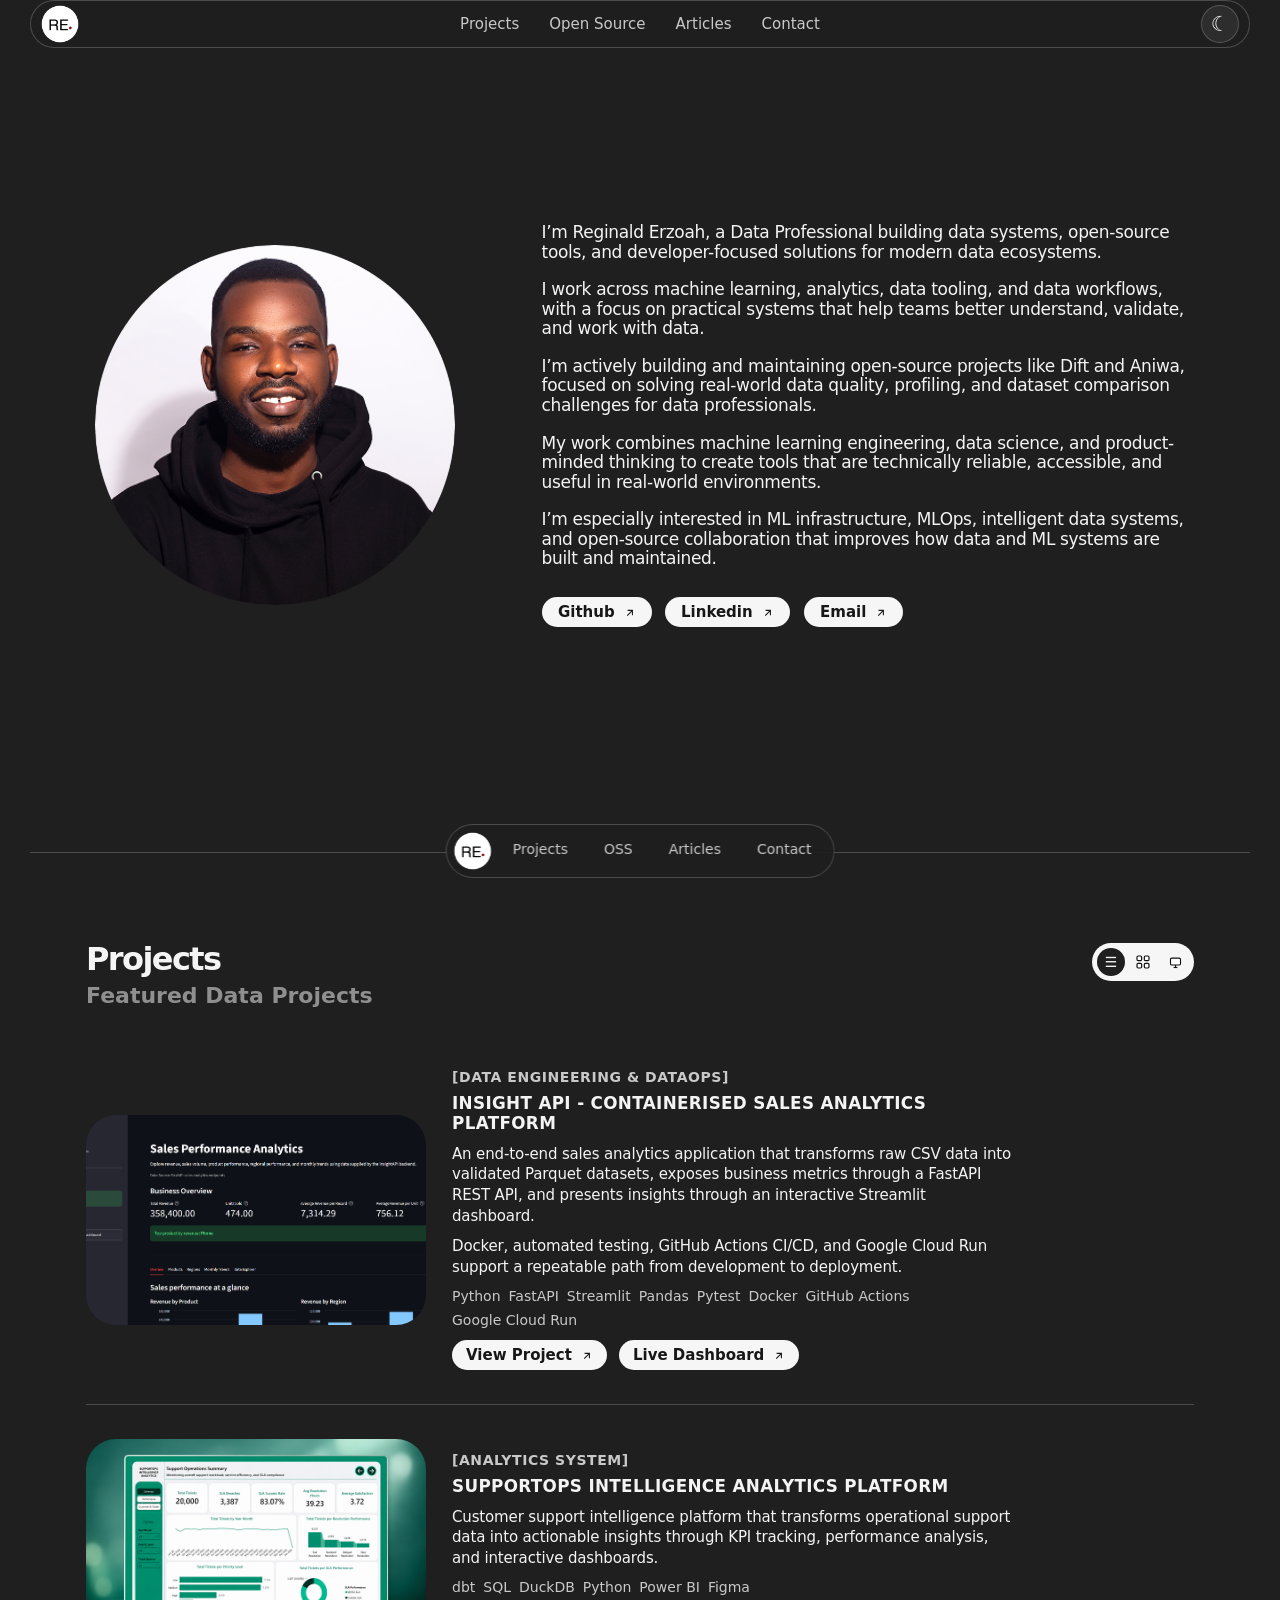
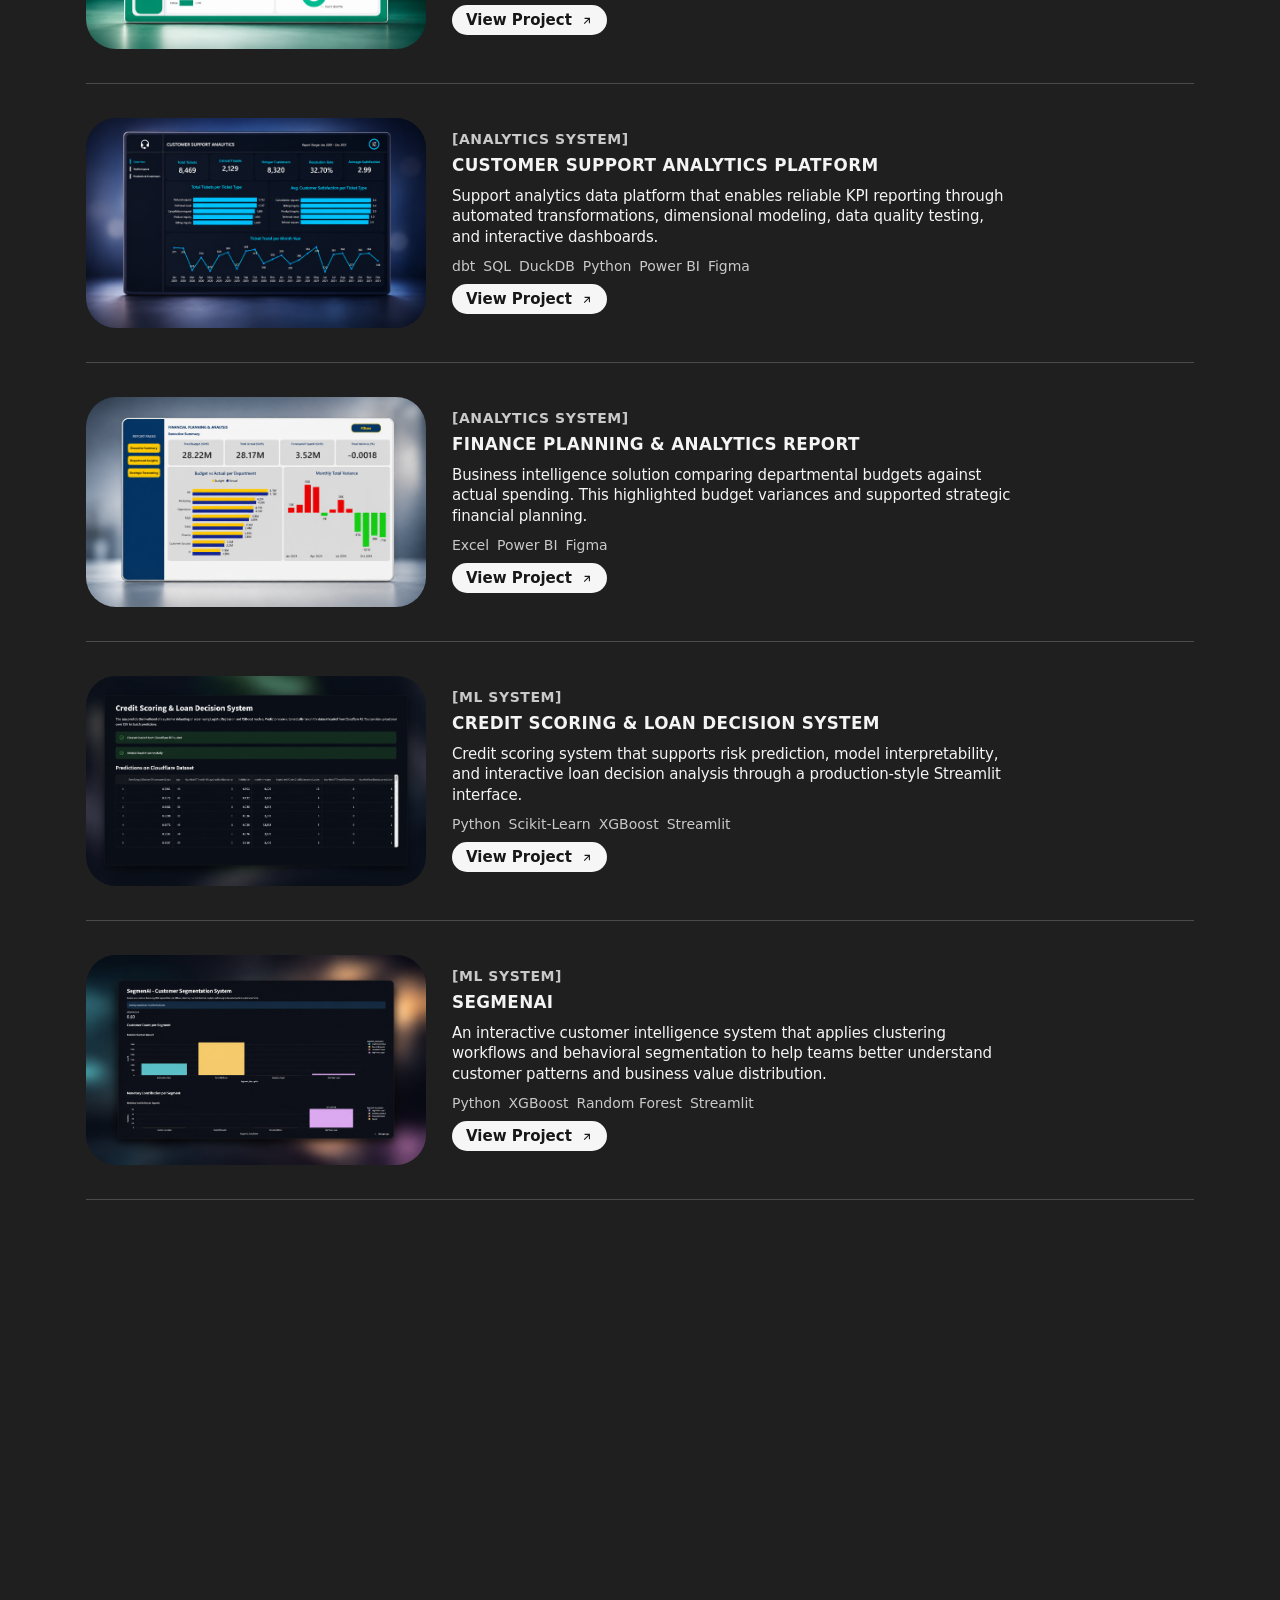
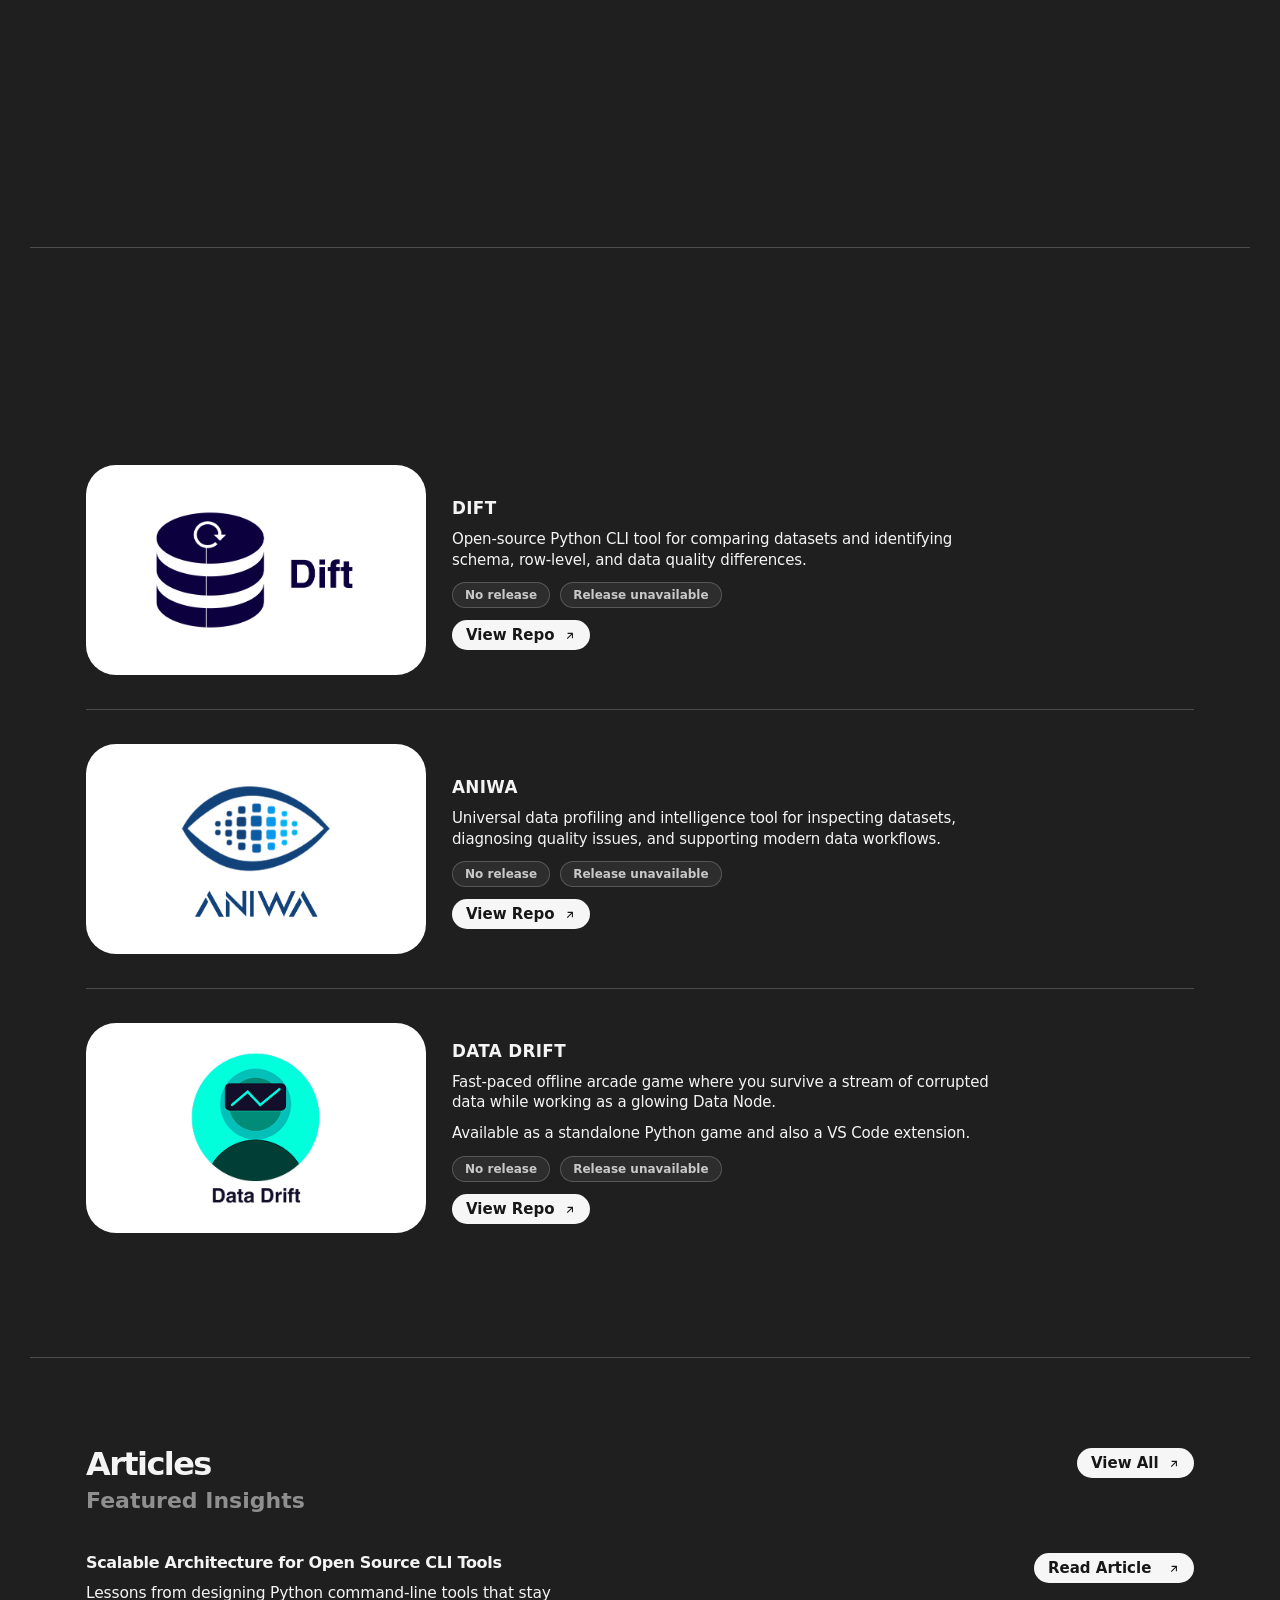
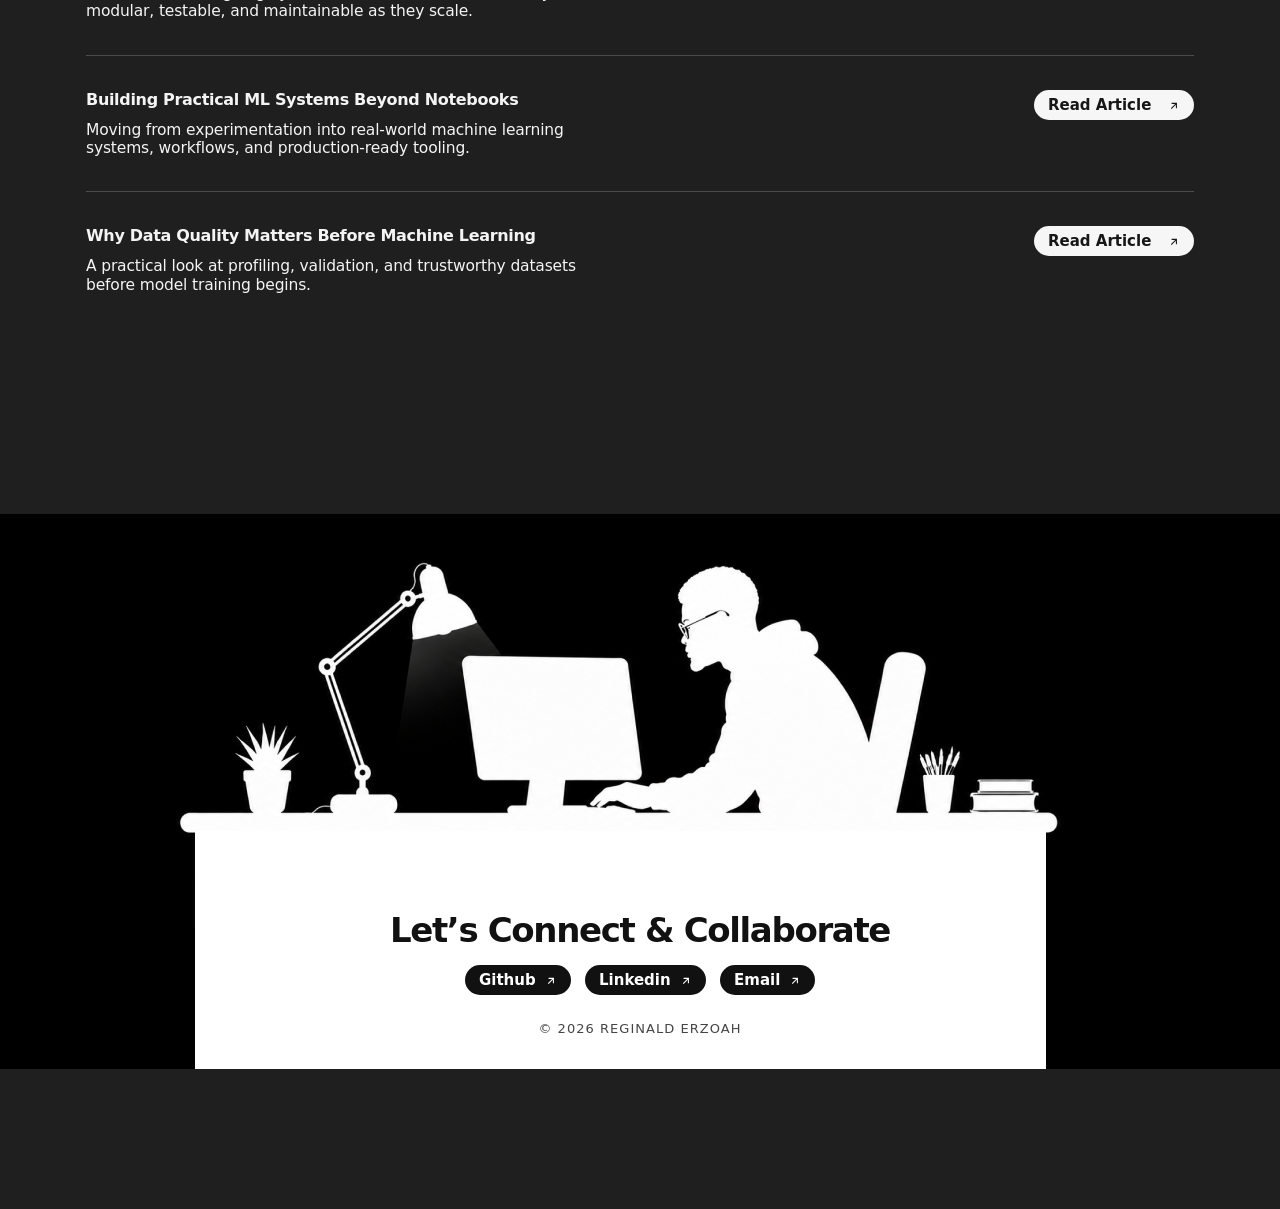
==== commit 1042a1ec: "Update index.html" ====
--- a/index.html
+++ b/index.html
@@ -174,19 +174,7 @@
         <!-- INSIGHT API -->
         <article class="showcase-item reveal">
           <div class="showcase-media">
-            <a
-              href="https://insight-dashboard-854268296659.africa-south1.run.app"
-              target="_blank"
-              rel="noreferrer"
-              aria-label="Open the live Insight API dashboard"
-            >
-              <img
-                src="https://s.wordpress.com/mshots/v1/https%3A%2F%2Finsight-dashboard-854268296659.africa-south1.run.app?w=1200"
-                alt="Screenshot preview of the Insight API sales analytics dashboard"
-                loading="lazy"
-                referrerpolicy="no-referrer"
-              />
-            </a>
+            <img src="images/insight-api.png" alt="Insight API preview" />
           </div>
 
           <div class="showcase-content">
--- a/style.css
+++ b/style.css
@@ -1,3 +1,4 @@
+
 /* ================================
    DESIGN TOKENS
 ================================ */
@@ -111,9 +112,7 @@
 .logo {
   width: 38px;
   height: 38px;
-
   border-radius: 50%;
-
   overflow: hidden;
 
   display: inline-flex;
@@ -135,6 +134,7 @@
   object-fit: cover;
   display: block;
 }
+
 .nav-links {
   display: flex;
   align-items: center;
@@ -453,14 +453,13 @@
 .view-toggle-btn svg rect,
 .view-toggle-btn svg circle {
   stroke-width: 1.8;
-
   transition:
     stroke 0.25s ease,
     fill 0.25s ease;
 }
 
 /* DARK THEME */
-/* white icons with black outline */
+/* White icons with black outline */
 
 html[data-theme="dark"] .view-toggle-btn svg path,
 html[data-theme="dark"] .view-toggle-btn svg rect,
@@ -470,7 +469,7 @@
 }
 
 /* LIGHT THEME */
-/* black icons with white outline */
+/* Black icons with white outline */
 
 html[data-theme="light"] .view-toggle-btn svg path,
 html[data-theme="light"] .view-toggle-btn svg rect,
@@ -506,7 +505,6 @@
 .grid-icon rect {
   stroke-width: 1.8;
 }
-
 
 .view-toggle-btn:hover,
 .view-toggle-btn.active {
@@ -551,8 +549,6 @@
   padding-left: 0;
   max-width: 560px;
 }
-
-
 
 .showcase-layout.grid-view {
   display: grid;
@@ -622,19 +618,6 @@
 .showcase-media {
   overflow: hidden;
   background: var(--project-media);
-}
-
-.showcase-media img {
-  width: 100%;
-  height: 100%;
-  min-height: inherit;
-  object-fit: cover;
-  display: block;
-  transition: transform 0.5s cubic-bezier(0.76, 0, 0.24, 1);
-}
-
-.showcase-item:hover .showcase-media img {
-  transform: scale(1.045);
 }
 
 /* ================================
@@ -668,7 +651,18 @@
   position: relative;
 }
 
-
+.showcase-media img {
+  width: 100%;
+  height: 100%;
+  min-height: inherit;
+  object-fit: cover;
+  display: block;
+  transition: transform 0.5s cubic-bezier(0.76, 0, 0.24, 1);
+}
+
+.showcase-item:hover .showcase-media img {
+  transform: scale(1.045);
+}
 
 /* Smooth layout switch */
 
@@ -736,7 +730,6 @@
   display: flex;
   flex-wrap: wrap;
   gap: 10px;
-
   margin-top: 2px;
   margin-bottom: 2px;
 }
@@ -745,23 +738,15 @@
   display: inline-flex;
   align-items: center;
   justify-content: center;
-
   min-height: 26px;
-
   padding: 0 12px;
-
   border-radius: 999px;
-
   background: var(--surface-2);
-
   color: var(--muted);
-
   font-size: 12px;
   font-weight: 600;
   line-height: 1;
-
   border: 1px solid var(--line);
-
   transition:
     background 0.25s ease,
     border-color 0.25s ease,
@@ -777,6 +762,38 @@
   padding: 0 14px;
   font-size: 15px;
   align-self: flex-start;
+}
+
+/* ================================
+   INSIGHT API PROJECT ACTION BUTTONS
+================================ */
+
+/*
+  The wrapper keeps View Project and Live Dashboard
+  on the same row whenever there is sufficient space.
+*/
+
+.project-actions {
+  display: flex;
+  flex-direction: row;
+  align-items: center;
+  justify-content: flex-start;
+  flex-wrap: wrap;
+  gap: 12px;
+  width: 100%;
+  margin-top: 2px;
+}
+
+.project-actions > .project-button {
+  display: inline-flex;
+  align-items: center;
+  justify-content: center;
+  flex: 0 0 auto;
+  align-self: auto;
+  width: auto;
+  min-width: 0;
+  margin: 0;
+  white-space: nowrap;
 }
 
 /* ================================
@@ -948,9 +965,7 @@
   display: block;
 }
 
-/* Footer text overlay.
-   The footer images already contain the solid text area,
-   so this layer must stay transparent. */
+/* Footer text overlay */
 
 .footer-overlay-card {
   position: absolute;
@@ -1004,24 +1019,17 @@
   position: relative;
   isolation: isolate;
   overflow: hidden;
-
   border-radius: 999px;
-
   display: inline-flex;
   align-items: center;
   justify-content: center;
   gap: 8px;
-
   min-height: 30px;
   padding: 0 14px;
-
   font-size: 15px;
   font-weight: 600;
-
   text-decoration: none;
-
   will-change: transform;
-
   transition:
     transform 0.22s ease,
     color 0.25s ease,
@@ -1113,16 +1121,11 @@
   margin: 0;
   padding: 0;
   border: 0;
-
   font-size: 13px;
   line-height: 1.5;
-
   letter-spacing: 0.08em;
-
   text-transform: uppercase;
-
   font-weight: 400;
-
   font-family: inherit;
 }
 
@@ -1179,24 +1182,16 @@
 .bottom-top-link {
   width: 38px;
   height: 38px;
-
   min-width: 38px;
   min-height: 38px;
-
   padding: 0 !important;
-
   border-radius: 50%;
-
   overflow: hidden;
-
   display: inline-flex;
   align-items: center;
   justify-content: center;
-
   flex-shrink: 0;
-
   background: transparent !important;
-
   transition:
     transform 0.22s ease,
     opacity 0.22s ease;
@@ -1209,9 +1204,7 @@
 .bottom-top-link img {
   width: 100%;
   height: 100%;
-
   object-fit: cover;
-
   display: block;
 }
 
@@ -1613,6 +1606,16 @@
     min-height: 34px;
   }
 
+  /* Keep Insight API buttons horizontal on mobile when they fit. */
+  .project-actions {
+    gap: 8px;
+  }
+
+  .project-actions > .project-button {
+    font-size: 14px;
+    padding: 0 12px;
+  }
+
   .notes-header {
     flex-direction: column;
   }
